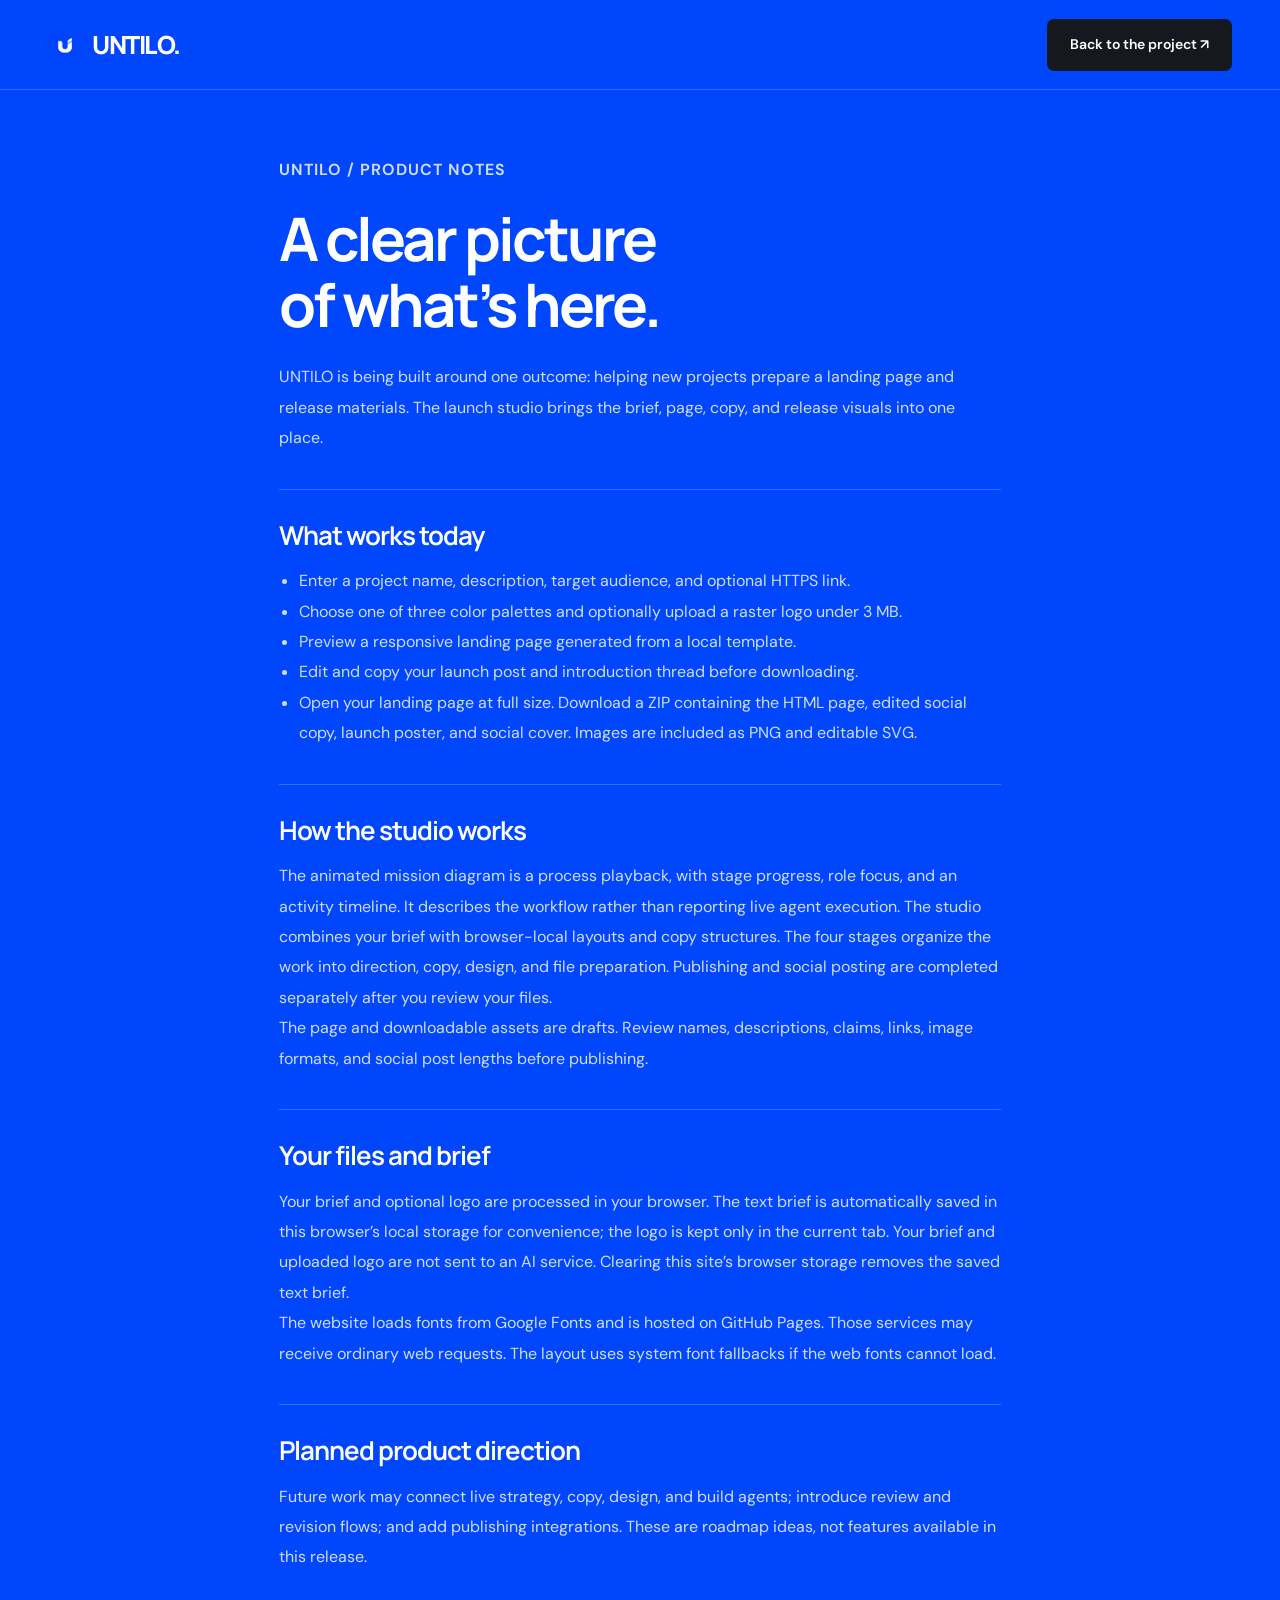
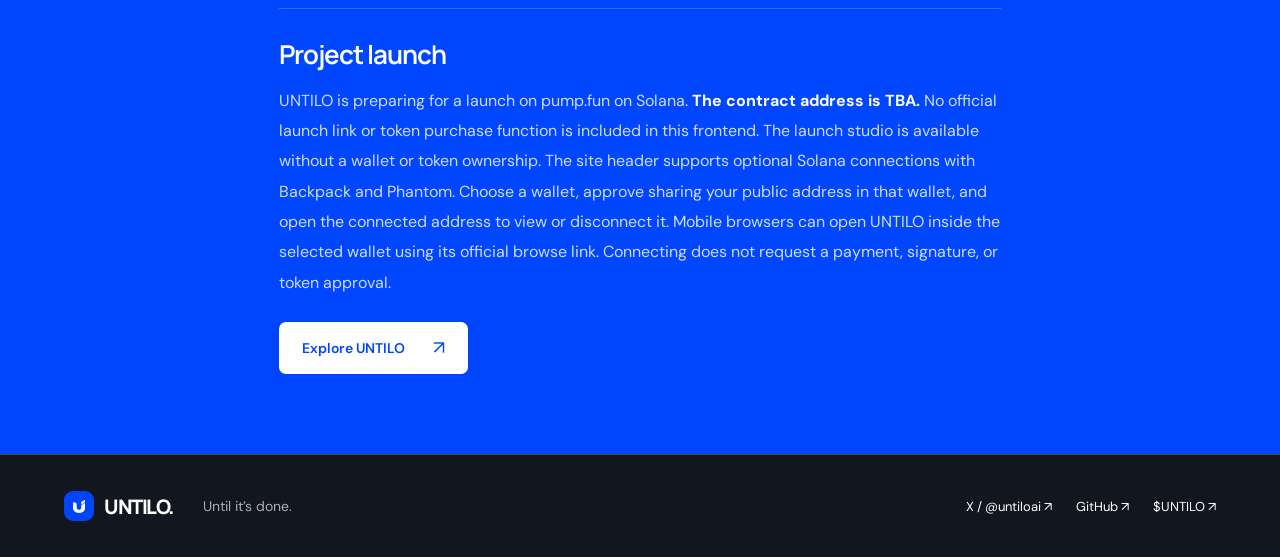
==== docs.html @ a64cdc75 "Add Backpack and Phantom wallet support while preserving custom domain" ====
<!doctype html>
<html lang="en"><head><meta charset="utf-8"><meta name="viewport" content="width=device-width, initial-scale=1"><meta name="theme-color" content="#0046fd"><meta name="description" content="UNTILO product notes: launch studio, launch kit contents, and the product roadmap."><title>Product notes &#8212; UNTILO</title><link rel="icon" href="untilo-logo.png"><link rel="stylesheet" href="styles.css?v=20261026-motion12"><link rel="stylesheet" href="polish.css?v=20261026-motion12"><style>.notes{max-width:850px;padding-top:65px;padding-bottom:80px}.notes h1{font-size:60px;letter-spacing:-3px;line-height:1.1;margin:20px 0 25px}.notes>p{font-size:15px;color:#727780}.notes section{border-top:1px solid #e3e6eb;padding-top:30px;margin-top:35px}.notes h2{font-size:26px;letter-spacing:-1px;margin-bottom:16px}.notes section p,.notes li{font-size:14px;line-height:1.9;color:#697383}.notes ul{padding-left:20px}.notes a:not(.button){color:#0046fd;text-decoration:underline;text-underline-offset:4px}.notes .button{margin-top:24px}.notes strong{color:#15181e}@media(max-width:640px){.notes{padding-top:40px}.notes h1{font-size:45px}.notes section p,.notes li{font-size:13px}}</style></head><body><header class="site-header"><a class="wordmark" href="index.html"><img src="untilo-logo.png" alt="" width="34" height="34"><span>UNTILO.</span></a><a class="button button-dark" href="index.html">Back to the project &#8599;</a></header><main class="section-wrap notes"><p class="eyebrow">UNTILO / PRODUCT NOTES</p><h1>A clear picture<br>of what&#8217;s here.</h1><p>UNTILO is being built around one outcome: helping new projects prepare a landing page and release materials. The launch studio brings the brief, page, copy, and release visuals into one place.</p><section><h2>What works today</h2><ul><li>Enter a project name, description, target audience, and optional HTTPS link.</li><li>Choose one of three color palettes and optionally upload a raster logo under 3 MB.</li><li>Preview a responsive landing page generated from a local template.</li><li>Edit and copy your launch post and introduction thread before downloading.</li><li>Open your landing page at full size. Download a ZIP containing the HTML page, edited social copy, launch poster, and social cover. Images are included as PNG and editable SVG.</li></ul></section><section><h2>How the studio works</h2><p>The animated mission diagram is a process playback, with stage progress, role focus, and an activity timeline. It describes the workflow rather than reporting live agent execution. The studio combines your brief with browser-local layouts and copy structures. The four stages organize the work into direction, copy, design, and file preparation. Publishing and social posting are completed separately after you review your files.</p><p>The page and downloadable assets are drafts. Review names, descriptions, claims, links, image formats, and social post lengths before publishing.</p></section><section><h2>Your files and brief</h2><p>Your brief and optional logo are processed in your browser. The text brief is automatically saved in this browser&#8217;s local storage for convenience; the logo is kept only in the current tab. Your brief and uploaded logo are not sent to an AI service. Clearing this site&#8217;s browser storage removes the saved text brief.</p><p>The website loads fonts from Google Fonts and is hosted on GitHub Pages. Those services may receive ordinary web requests. The layout uses system font fallbacks if the web fonts cannot load.</p></section><section><h2>Planned product direction</h2><p>Future work may connect live strategy, copy, design, and build agents; introduce review and revision flows; and add publishing integrations. These are roadmap ideas, not features available in this release.</p></section><section><h2>Project launch</h2><p>UNTILO is preparing for a launch on pump.fun on Solana. <strong>The contract address is TBA.</strong> No official launch link or token purchase function is included in this frontend. The launch studio is available without a wallet or token ownership. The site header supports optional Solana connections with Backpack and Phantom. Choose a wallet, approve sharing your public address in that wallet, and open the connected address to view or disconnect it. Mobile browsers can open UNTILO inside the selected wallet using its official browse link. Connecting does not request a payment, signature, or token approval.</p></section><a class="button button-blue" href="index.html">Explore UNTILO <span>&#8599;</span></a></main><footer class="site-footer"><a class="wordmark" href="index.html"><img src="untilo-logo.png" alt="" width="30" height="30"><span>UNTILO.</span></a><span>Until it&#8217;s done.</span><div><a href="https://x.com/untiloai" target="_blank" rel="noopener noreferrer">X / @untiloai &#8599;</a><a href="https://github.com/GHOSTXrun/UNTILO" rel="noopener noreferrer" target="_blank">GitHub &#8599;</a><a href="index.html#launch">$UNTILO &#8599;</a></div></footer></body></html>
---- styles.css ----
@charset "UTF-8";
@import url('https://fonts.googleapis.com/css2?family=DM+Sans:wght@400;450;500;550;600;650;700&family=Manrope:wght@400;500;600;650;700;750;800&display=swap');
:root{--blue:#0046fd;--ink:#15181e;--muted:#727780;--line:#e3e6eb;--paper:#f7f8fa;--font:'DM Sans',Arial,sans-serif;--display:'Manrope',Arial,sans-serif}*{box-sizing:border-box}html{scroll-behavior:smooth;scroll-padding-top:100px}body{margin:0;color:var(--ink);background:#fff;font-family:var(--font);-webkit-font-smoothing:antialiased}button,input,textarea,select{font:inherit}button,a{-webkit-tap-highlight-color:transparent}button{cursor:pointer}a{color:inherit;text-decoration:none}button:disabled{cursor:not-allowed}button:focus-visible,a:focus-visible,summary:focus-visible,input:focus-visible,select:focus-visible,textarea:focus-visible{outline:3px solid #749aff;outline-offset:4px}button{color:inherit}img{max-width:100%}button{border:0}p{line-height:1.7}h1,h2,h3,p{margin:0}h1,h2,h3{font-family:var(--display)}[hidden]{display:none!important}.section-wrap{max-width:1376px;margin:auto;padding-left:64px;padding-right:64px}.site-header{height:90px;display:flex;align-items:center;justify-content:space-between;gap:25px;padding:0 48px;max-width:1600px;margin:auto;border-bottom:1px solid var(--line);background:#fff}.wordmark{display:flex;align-items:center;gap:10px;font:800 25px var(--display);letter-spacing:-1.5px}.wordmark img{border-radius:9px;object-fit:cover}.wordmark-dot{color:var(--blue)}.site-header nav{display:flex;align-items:center;gap:35px;font-size:13px;font-weight:500}.site-header nav a:hover,.site-footer a:hover{color:var(--blue)}.nav-tag{font-size:8px;font-weight:700;vertical-align:middle;background:#edf2ff;padding:4px 5px;margin-left:4px;color:var(--blue);border-radius:3px;letter-spacing:.04em}.button{display:inline-flex;justify-content:center;align-items:center;gap:28px;min-height:50px;padding:0 22px;border-radius:7px;font-weight:600;font-size:13px;transition:background .2s,transform .2s}.button:hover:not(:disabled){transform:translateY(-2px)}.button span{font-size:19px;font-weight:400}.button-dark{background:var(--ink);color:#fff}.button-dark:hover{background:#303744}.button-blue{background:var(--blue);color:#fff;box-shadow:0 4px 12px #0046fd12}.button-blue:hover{background:#0038d6}.button-outline{border:1px solid var(--line);background:white}.button-outline:hover{background:var(--paper)}.text-link{display:inline-flex;align-items:center;gap:20px;font-size:13px;font-weight:600;background:none;padding:0}.text-link span{font-size:19px}.mobile-menu{display:none;background:none;font-size:24px}.hero{display:grid;grid-template-columns:1fr 1.05fr;gap:50px;padding-top:67px;padding-bottom:72px;align-items:center;min-height:720px}.announcement{display:inline-flex;align-items:center;gap:9px;font-size:9px;letter-spacing:1.1px;font-weight:700}.announcement>span:last-child{margin-left:4px;font-size:14px}.status-dot{display:inline-block;flex:0 0 6px;width:6px;height:6px;background:var(--blue);border-radius:50%;box-shadow:0 0 0 4px #0046fd0c}.hero h1{font-size:clamp(64px,6.2vw,91px);line-height:1.06;letter-spacing:-5px;font-weight:750;margin-top:28px;margin-bottom:25px}.hero-em{position:relative;white-space:nowrap}.hero-em svg{position:absolute;left:-2px;bottom:-17px;width:100%;height:22px;fill:none;stroke:var(--blue);stroke-width:4;stroke-linecap:round}.blue{color:var(--blue)}.hero-description{font-size:15px;max-width:365px;color:#656b75;margin-top:33px;line-height:1.8}.hero-actions{display:flex;align-items:center;gap:27px;margin-top:27px}.hero-footnote{display:flex;gap:14px;align-items:center;margin-top:34px;font-size:10px;font-weight:600}.hero-footnote small{display:block;font-size:9px;color:var(--muted);font-weight:400;margin-top:4px}.stacked-avatars{display:flex;padding-right:2px}.stacked-avatars i{display:grid;place-items:center;font:600 10px var(--display);font-style:normal;border-radius:50%;width:28px;height:28px;border:2px solid white;margin-left:-7px;background:#e1e9ff;color:var(--blue)}.stacked-avatars i:first-child{margin:0;background:#181d2c;color:#fff}.stacked-avatars i:nth-child(3){background:#d7ecd4;color:#315127}.stacked-avatars i:last-child{background:#f9e5d4;color:#79532e}.hero-art{position:relative;height:540px;background-color:#f0f4fc;background-image:radial-gradient(#bac9e070 .8px,transparent .8px);background-size:18px 18px;border:1px solid #e5eaf3;border-radius:14px;padding:24px 22px;overflow:hidden}.art-label{display:flex;align-items:center;gap:9px;font-size:8px;letter-spacing:1px;font-weight:600;color:#51617c}.art-label>span:last-child{margin-left:auto;font-size:7px;color:#8e98aa}.brief-float{position:relative;display:flex;align-items:center;gap:12px;background:#fff;border:1px solid #e2e7ef;box-shadow:0 10px 25px #223c7710;padding:16px;border-radius:9px;width:235px;z-index:2;transform:rotate(-5deg);margin-top:33px;margin-left:5px}.mini-icon{display:grid;place-items:center;color:var(--blue);background:#edf2ff;width:34px;height:34px;border-radius:7px;font-size:22px}.brief-float small,.asset-float small{display:block;font-size:7px;letter-spacing:1px;color:#7d8797;margin-bottom:5px;font-weight:600}.brief-float strong{font:650 15px var(--display);letter-spacing:-.5px}.brief-spark{margin-left:auto;color:var(--blue);font-size:25px}.browser-mock{position:absolute;top:159px;left:37px;width:calc(100% - 50px);background:white;border:1px solid #d5dce9;border-radius:10px;overflow:hidden;box-shadow:0 18px 45px #25406b1a;transform:rotate(-2deg)}.browser-top{height:30px;display:flex;align-items:center;justify-content:space-between;padding:0 12px;border-bottom:1px solid #e4e7ee;color:#9a9faa;font-size:7px;background:#fcfdff}.window-dots{display:flex;gap:4px}.window-dots i{width:4px;height:4px;background:#d9dfe9;border-radius:50%}.window-dots i:first-child{background:#adbde4}.mock-content{background:#fbfcff;padding:17px 22px}.mock-nav{display:flex;justify-content:space-between;align-items:center;font-size:7px}.mock-nav>b{font-size:14px;font-family:var(--display);letter-spacing:-1px;display:flex;gap:4px;align-items:center}.mock-mark{display:inline-grid;place-items:center;background:var(--blue);border-radius:5px;color:white;width:17px;height:17px;font-style:italic}.mock-nav i{font-style:normal;background:#eff2f8;padding:6px;border-radius:3px}.mock-hero{position:relative;padding:27px 0 24px}.mock-eyebrow{font-size:5px;letter-spacing:1px;font-weight:600;color:#68799b}.mock-hero h2{font-size:28px;line-height:1.1;letter-spacing:-1.6px;margin-top:9px;position:relative;z-index:1}.mock-hero h2 em{font-style:normal;color:var(--blue)}.mock-hero p{font-size:6px;color:#798293;margin:10px 0 12px;position:relative;z-index:1}.mock-button{font-size:6px;padding:8px 10px;background:var(--blue);color:white;display:inline-block;border-radius:3px;position:relative;z-index:1}.orb{position:absolute;right:0;top:28px;width:39%;aspect-ratio:1;display:grid;place-items:center;border:1px solid #c5d5ff;border-radius:50%;background:radial-gradient(circle at 30% 20%,#eff6ff,#bfd0ff 70%,#407aff);box-shadow:inset -10px -8px 20px #0046fd30,0 10px 25px #0046fd15;transform:rotate(-20deg)}.orb div{position:absolute;width:85%;height:42%;border-radius:50%;border:1px solid #fff9;transform:rotate(35deg)}.orb span{color:var(--blue);font:800 82px var(--display);font-style:italic;opacity:.8;transform:translateY(-8px)}.mock-bottom{border-top:1px solid #e5e9f1;padding-top:12px;display:flex;justify-content:space-between;font-size:5px;letter-spacing:.5px;color:#8c95a3}.asset-float{position:absolute;right:16px;bottom:56px;z-index:2;display:flex;align-items:center;gap:12px;padding:16px;background:white;border:1px solid #dce4ed;border-radius:9px;box-shadow:0 10px 30px #25406b16;transform:rotate(3deg)}.asset-icon{width:37px;height:43px;display:grid;place-items:center;font-size:24px;color:var(--blue);background:#ecf2ff;border:1px solid #d5e1ff;border-radius:4px}.asset-float strong{display:block;font-size:12px;letter-spacing:-.3px}.asset-float div>span{display:block;font-size:7px;color:#8790a0;margin-top:5px}.check-circle{display:inline-grid;place-items:center;width:23px;height:23px;border-radius:50%;background:#e9f3ea;color:#4c8154;font-size:12px}.art-bottom{position:absolute;bottom:18px;left:22px;right:22px;display:flex;justify-content:space-between;align-items:center;font-size:7px;color:#8290a5;letter-spacing:1.5px}.art-bottom>span:last-child{font-size:22px;color:var(--blue)}.capability-strip{display:flex;justify-content:center;align-items:center;gap:34px;border-top:1px solid var(--line);border-bottom:1px solid var(--line);padding:25px 30px;background:#fbfcfe}.capability-strip>span{font-size:8px;color:#8b929e;letter-spacing:1px}.capability-strip>b{font-size:12px;font-weight:550;white-space:nowrap}.capability-strip>i{font-size:18px;color:var(--blue);font-style:normal}.capability-strip>span:last-child{margin-left:16px}.process-section{padding-top:100px;padding-bottom:100px}.eyebrow{font-size:9px;letter-spacing:1.6px;font-weight:650;color:var(--blue);line-height:1.5}.section-heading-row{display:flex;justify-content:space-between;align-items:flex-end;gap:40px;margin-top:22px}h2{font-size:45px;letter-spacing:-2px;line-height:1.18;font-weight:650}.section-heading-row>p{font-size:13px;color:var(--muted);padding-bottom:3px}.process-grid{display:grid;grid-template-columns:repeat(3,1fr);margin-top:47px;border:1px solid var(--line);border-radius:10px;overflow:hidden}.process-grid article{padding:27px 30px 24px;border-right:1px solid var(--line)}.process-grid article:last-child{border:0}.step-top{display:flex;justify-content:space-between;align-items:center;font-size:11px;color:#8c929c}.process-symbol{display:grid;place-items:center;background:#f1f5ff;border:1px solid #e4ebfc;border-radius:9px;width:41px;height:41px;font-size:25px;color:var(--blue)}.process-grid h3{font-size:18px;font-weight:650;letter-spacing:-.5px;margin:32px 0 13px}.process-grid p{font-size:12px;color:var(--muted);max-width:265px;min-height:62px}.step-label{display:block;font-size:8px;letter-spacing:1.2px;color:#9a9fa8;margin-top:30px}.kit-section{background:var(--paper);padding:83px 0 95px;border-top:1px solid var(--line);border-bottom:1px solid var(--line)}.kit-section .section-heading-row .text-link{padding-bottom:5px}.kit-grid{display:grid;grid-template-columns:1.12fr 1fr 1fr;gap:20px;margin-top:38px}.kit-card{border:1px solid #e0e4ec;background:white;border-radius:10px;overflow:hidden}.card-caption{display:flex;justify-content:space-between;gap:8px;padding:18px 17px;font-size:7px;color:#6f798a;letter-spacing:.6px}.card-caption>span:last-child{color:#9ca4b0}.page-visual{height:281px;background:#eef0e8;position:relative;margin:0 12px;padding:23px 20px;overflow:hidden;border-radius:5px}.page-visual-nav{display:flex;justify-content:space-between;align-items:center}.page-visual-nav>b{font:750 20px var(--display);letter-spacing:-1px}.page-visual-nav>b>span{font-size:8px;vertical-align:top;margin-left:2px}.page-visual-nav>span{font-size:5px;color:#7e8275}.page-visual h3{font-size:31px;letter-spacing:-1.6px;line-height:1.06;margin-top:29px;position:relative;z-index:1}.page-visual h3 em{font-family:Georgia,serif;font-weight:400}.visual-ribbon{position:absolute;right:-28px;bottom:14px;width:130px;height:185px;transform:rotate(-25deg)}.visual-ribbon i{display:block;position:absolute;width:85px;height:160px;border:17px solid #a9bc72;border-radius:50%;top:0}.visual-ribbon i:nth-child(2){left:35px;border-color:#c0cc98}.visual-ribbon i:nth-child(3){left:69px;border-color:#d2dcb3}.visual-pill{display:inline-block;font-size:5px;margin-top:19px;padding:8px 10px;background:#252c1c;color:#fff;border-radius:3px;position:relative;z-index:1}.kit-card-footer{padding:24px 20px 28px}.kit-card-footer h3{font-size:15px;font-weight:650;letter-spacing:-.4px;margin-bottom:9px}.kit-card-footer p{font-size:11px;color:var(--muted);line-height:1.75}.social-visual{height:281px;margin:0 12px;background:#fcfcfd;border:1px solid #e9edf3;padding:17px 16px;border-radius:5px}.social-profile{display:flex;gap:7px;align-items:center}.profile-logo{display:grid;place-items:center;width:25px;height:25px;background:var(--blue);color:white;border-radius:50%;font:700 21px var(--display)}.social-profile b{display:block;font-size:8px}.social-profile small{display:block;font-size:6px;color:#8b919e;margin-top:3px}.social-profile>span:last-child{margin-left:auto;font-size:14px}.social-visual>p{font-size:10px;line-height:1.4;margin:13px 0}.social-thumb{height:102px;background:#dce6ff;border-radius:5px;display:flex;justify-content:space-between;align-items:center;padding:15px;color:var(--blue);overflow:hidden}.social-thumb>span{font:750 25px/.95 var(--display);letter-spacing:-1.5px}.social-thumb>span i{font-style:normal;color:#1c2851}.social-thumb>b{font-size:62px;font-weight:400;line-height:1;transform:rotate(-10deg)}.social-meta{font-size:10px;color:#848e9e;margin-top:12px;display:flex;justify-content:space-between;align-items:center}.social-meta>span{font-size:5px;letter-spacing:.6px}.poster-visual{height:281px;margin:0 12px;background:var(--blue);color:white;border-radius:5px;position:relative;overflow:hidden;padding:20px}.poster-visual>span{font-size:6px;letter-spacing:1px}.poster-star{position:absolute;font-size:190px;line-height:1;right:-14px;top:29px;color:#c2d6ff;font-family:Arial,sans-serif;transform:rotate(12deg)}.poster-visual>div:last-child{position:absolute;bottom:19px;left:20px;right:20px}.poster-visual b{display:block;font:650 45px/.93 var(--display);letter-spacing:-2px}.poster-visual>div:last-child>span{display:block;margin-top:18px;border-top:1px solid #ffffff50;padding-top:10px;font-size:6px;letter-spacing:1px}.team-section{padding-top:100px;padding-bottom:100px;display:grid;grid-template-columns:1fr 1fr;gap:100px;align-items:center}.team-copy h2{margin-top:20px}.team-copy>p:not(.eyebrow){font-size:13px;color:#66707c;max-width:360px;margin-top:22px}.team-copy>p.muted{font-size:11px;color:#9299a4;margin-top:15px}.team-copy .button{margin-top:26px}.team-board{border:1px solid var(--line);padding:21px 25px;border-radius:12px;box-shadow:0 12px 40px #1c2e4f05;position:relative}.team-board:before{content:'';position:absolute;inset:12px -10px -12px 10px;border:1px solid #e9edf5;border-radius:12px;z-index:-1;background:#fafbfe}.team-board-heading{display:flex;justify-content:space-between;align-items:center;font-size:8px;letter-spacing:.7px;padding-bottom:18px;border-bottom:1px solid var(--line)}.pill-blue{background:#eef3ff;color:var(--blue);font-size:7px;padding:5px 7px;border-radius:4px}.team-role{display:flex;align-items:center;gap:15px;padding:17px 0;border-bottom:1px solid #eef0f4}.role-icon{display:grid;place-items:center;width:40px;height:40px;border:1px solid #dfe7f9;background:#f4f7ff;color:var(--blue);font:650 15px var(--display);border-radius:8px}.team-role:nth-child(3) .role-icon{background:#f5f0ff;color:#7750b2;border-color:#e9e0f9}.team-role:nth-child(4) .role-icon{background:#f0f5eb;color:#688349;border-color:#e1ead8}.team-role:nth-child(5) .role-icon{background:#fff4e9;color:#ae7c47;border-color:#f1e5d4}.team-role h3{font-size:13px;letter-spacing:-.3px;font-weight:650}.team-role p{font-size:10px;color:#9197a2;margin-top:3px}.team-role>span:last-child{margin-left:auto;font-size:9px;color:#b2b7c0}.team-outcome{display:flex;align-items:center;gap:8px;padding-top:20px;font-size:7px;color:#7f8999;letter-spacing:.4px}.team-outcome .check-circle{width:18px;height:18px;font-size:10px}.team-outcome b{font-size:7px;margin-left:auto;color:var(--blue);font-weight:550}.launch-section{background:#0c1324;color:white;position:relative;overflow:hidden}.launch-section:after{content:'U';position:absolute;right:-40px;top:-190px;font:800 650px var(--display);color:#ffffff02;pointer-events:none}.launch-inner{padding-top:75px;padding-bottom:75px;display:grid;grid-template-columns:1fr .85fr;gap:120px;align-items:center}.launch-section .eyebrow{color:#9db7ff}.launch-section h2{margin-top:22px;font-size:52px;letter-spacing:-2.5px}.launch-section h2>span{color:#85a7ff}.launch-section p{font-size:14px;color:#a8b2c8;margin-top:17px}.launch-section p strong{color:#d0ffbc;font-weight:500}.launch-meta{display:flex;gap:42px;margin-top:30px}.launch-meta>span{font-size:7px;letter-spacing:1px;color:#71819d}.launch-meta b{display:block;margin-top:9px;font-size:9px;color:#d5dcec;font-weight:500;letter-spacing:.5px}.token-panel{position:relative;z-index:1;background:#172033;border:1px solid #2d374d;border-radius:12px;padding:25px}.token-panel-top{display:flex;align-items:center;gap:12px}.token-panel img{border-radius:11px}.token-panel-top b{display:block;font:750 19px var(--display);letter-spacing:-.6px}.token-panel-top div>span{display:block;font-size:7px;letter-spacing:1px;color:#8393b1;margin-top:5px}.pending-dot{display:block;width:7px;height:7px;border-radius:50%;background:#bfe99d;margin-left:auto;box-shadow:0 0 0 5px #bfe99d0c}.ca-label{font-size:7px;letter-spacing:1.2px;color:#8798b7;margin-top:27px}.ca-row{display:flex;justify-content:space-between;align-items:center;border-bottom:1px solid #303a4e;margin-top:9px;padding-bottom:13px}.ca-row strong{font:600 25px var(--display);letter-spacing:-1px}.ca-row>span{font-size:7px;border:1px solid #40506d;border-radius:4px;padding:5px 7px;color:#a6b6d1}.token-panel>p{font-size:10px;color:#8f9cb5;line-height:1.7;margin-top:13px}.token-pending{background:#27344e;color:#8e9fbc;justify-content:space-between;width:100%;font-size:11px;min-height:43px;margin-top:20px}.faq-section{display:grid;grid-template-columns:.8fr 1fr;gap:90px;padding-top:100px;padding-bottom:100px}.faq-section h2{margin-top:21px}.faq-list details{border-bottom:1px solid var(--line)}.faq-list details:first-child{border-top:1px solid var(--line)}.faq-list summary{display:flex;justify-content:space-between;gap:24px;align-items:center;cursor:pointer;padding:22px 0;font-size:13px;font-weight:600;list-style:none}.faq-list summary::-webkit-details-marker{display:none}.faq-list summary>span{font-size:20px;color:#8c95a5;font-weight:400}.faq-list details[open] summary>span{transform:rotate(45deg);color:var(--blue)}.faq-list p{font-size:12px;color:var(--muted);padding:0 30px 23px 0}.closing-section{text-align:center;padding-top:60px;padding-bottom:67px;background:#f4f7ff;border:1px solid #e3eaff;border-radius:12px;position:relative;overflow:hidden;max-width:1248px;margin-bottom:80px}.closing-section h2{font-size:60px;letter-spacing:-3px;line-height:1.08;margin:23px 0 28px}.closing-section h2 em{font-style:normal;color:var(--blue)}.closing-note{display:block;font-size:7px;letter-spacing:1.5px;color:#8e9ab0;margin-top:23px}.closing-star{position:absolute;font-size:220px;color:#e2eaff;left:-49px;top:42px;line-height:1;transform:rotate(10deg)}.site-footer{max-width:1376px;margin:auto;padding:30px 64px 33px;display:flex;gap:30px;align-items:center;border-top:1px solid var(--line)}.site-footer .wordmark{font-size:20px}.site-footer>span{font-size:11px;color:#8c929c}.site-footer>div{display:flex;gap:23px;margin-left:auto;font-size:10px}.site-footer>small{font-size:8px;color:#9ca2ad}.skip-link{position:fixed;top:-100px;left:20px;background:white;padding:12px;z-index:20}.skip-link:focus{top:10px}dialog{border:1px solid var(--line);padding:0;border-radius:15px;max-width:1080px;width:calc(100% - 48px);max-height:90dvh;overflow:auto;color:var(--ink);box-shadow:0 25px 100px #0d1f4c40}dialog::backdrop{background:#111d3e80;backdrop-filter:blur(6px)}.studio-header{display:flex;justify-content:space-between;align-items:center;gap:20px;padding:27px 30px 22px}.studio-header h2{font-size:25px;letter-spacing:-.8px;margin-top:7px}.studio-header .eyebrow{font-size:8px}.icon-button{background:#f2f4f8;width:33px;height:33px;border-radius:50%;font-size:24px;line-height:1;flex-shrink:0}.studio-workspace-note{display:flex;align-items:center;gap:10px;background:#f2f6ff;border-top:1px solid #e2eaff;border-bottom:1px solid #e2eaff;padding:11px 30px;font-size:8px;font-weight:600;color:var(--blue);letter-spacing:.5px}.studio-workspace-note>span:last-child{margin-left:auto;color:#7284a3;font-weight:400;letter-spacing:0}.studio-layout{display:grid;grid-template-columns:1fr 1fr}.studio-layout>form{padding:25px 30px 29px;border-right:1px solid var(--line)}.studio-layout label{display:flex;justify-content:space-between;align-items:center;gap:10px;font-size:11px;font-weight:600;margin:16px 0 8px}.studio-layout label:first-child{margin-top:0}.studio-layout label>span{color:#a8b2c5;font-size:9px}.studio-layout label>small{font-size:8px;color:#929dad;font-weight:400}.studio-layout input,.studio-layout textarea,.studio-layout select{width:100%;border:1px solid #dfe4ed;border-radius:5px;background:white;font-size:12px;padding:11px;color:var(--ink);outline-offset:2px}.studio-layout textarea{resize:vertical;min-height:83px;max-height:220px}.studio-layout input::placeholder,.studio-layout textarea::placeholder{color:#a0a8b6;font-size:11px}.form-two{display:grid;grid-template-columns:1fr 1fr;gap:13px;margin-top:16px}.studio-layout input[type=file]{font-size:10px;padding:8px;max-width:100%}.studio-layout input[type=file]::file-selector-button{font:inherit;border:0;background:#edf2ff;padding:6px;color:var(--blue);margin-right:9px;border-radius:3px;cursor:pointer}.file-status{font-size:9px;color:#929cac;line-height:1.5;margin-top:6px}.form-submit{width:100%;justify-content:space-between;margin-top:19px}.sample-button{background:none;display:block;margin:13px auto 0;font-size:10px;color:#7e8ba0;text-decoration:underline;text-underline-offset:3px}.studio-output{padding:25px;background:#fbfcff;min-width:0}.output-heading{display:flex;justify-content:space-between;gap:10px;font-size:8px;color:#73809a;letter-spacing:.7px}.output-heading>span:last-child{color:var(--blue);font-size:7px}.progress-list{display:grid;grid-template-columns:1fr 1fr;gap:9px;margin:17px 0 20px;padding:0;list-style:none}.progress-list li{display:flex;align-items:center;gap:7px;border:1px solid #e6eaf2;background:white;border-radius:6px;padding:9px;transition:border-color .2s,background .2s}.progress-list li>span{display:grid;place-items:center;width:25px;height:25px;background:#f1f4fa;color:#8a97b0;font:600 10px var(--display);border-radius:5px}.progress-list li b{display:block;font-size:9px;font-weight:600}.progress-list li small{display:block;font-size:7px;color:#929daf;margin-top:3px}.progress-list li i{font-size:11px;color:#a7b3c9;margin-left:auto;font-style:normal}.progress-list li.active{border-color:#96b3ff;background:#f2f6ff}.progress-list li.active>span{color:white;background:var(--blue)}.progress-list li.done i{color:#589b65}.progress-list li.done{border-color:#d4e5d9}#output-empty{padding:65px 20px 80px;text-align:center;border:1px dashed #dce3ef;border-radius:8px}#output-empty>span{display:grid;place-items:center;margin:auto auto 17px;width:50px;height:50px;border-radius:12px;background:#edf2ff;color:var(--blue);font-size:30px}#output-empty h3{font-size:19px;font-weight:600;letter-spacing:-.5px}#output-empty p{font-size:11px;color:#9aa3b3;margin-top:10px}.output-tabs{display:flex;border-bottom:1px solid var(--line);gap:17px;margin-bottom:13px}.output-tabs>button{background:none;font-size:10px;color:#8f9bb0;padding:10px 0;border-bottom:2px solid transparent}.output-tabs>button[aria-selected=true]{color:var(--blue);border-color:var(--blue)}#page-preview{width:100%;height:283px;border:1px solid #e0e6ef;background:white;border-radius:6px}#copy-preview{font:11px/1.7 var(--font);white-space:pre-wrap;overflow-wrap:anywhere;padding:15px;background:white;border:1px solid #e0e6ef;border-radius:6px;max-height:280px;overflow:auto;margin:0 0 12px}#copy-post{font-size:10px;min-height:35px}#poster-preview{display:block;max-height:281px;margin:auto;border-radius:5px;max-width:100%}.download-button{width:100%;justify-content:space-between;margin-top:15px;min-height:44px;font-size:11px}.download-button>span{font-size:10px}.asset-note{font-size:8px;color:#8c98ae;text-align:center;margin-top:8px}#studio-announcement{font-size:9px;color:var(--blue);margin-top:12px;min-height:16px}.toast{position:fixed;bottom:24px;left:50%;transform:translate(-50%,20px);background:#172039;color:white;font-size:12px;box-shadow:0 8px 25px #17203925;border-radius:7px;padding:13px 20px;z-index:30;opacity:0;transition:.2s;pointer-events:none;max-width:calc(100% - 40px);text-align:center}.toast.show{opacity:1;transform:translate(-50%,0)}body.modal-open{overflow:hidden}
@media(min-width:1600px){.hero{padding-top:90px;padding-bottom:90px;min-height:780px}.hero h1{font-size:96px}.hero-art{height:570px}.browser-mock{top:172px}.asset-float{bottom:65px}}
@media(max-width:1150px){.section-wrap{padding-left:38px;padding-right:38px}.site-header{padding:0 30px}.hero{gap:28px}.hero h1{font-size:71px;letter-spacing:-4.5px}.hero-art{height:500px}.browser-mock{left:22px;width:calc(100% - 34px)}.asset-float{right:10px;bottom:43px;padding:13px;gap:9px}.asset-float strong{font-size:11px}.asset-float div>span{font-size:6px}.art-bottom{bottom:13px}.capability-strip{gap:22px}.capability-strip>span:last-child{display:none}.team-section{gap:55px}.launch-inner{gap:60px}.kit-grid{gap:13px}.page-visual{padding:20px 13px}.page-visual h3{font-size:28px}.social-visual{padding:15px 11px}.poster-visual b{font-size:40px}.kit-card-footer{padding:21px 15px}.kit-card-footer h3{font-size:13px}.card-caption{padding:16px 13px;font-size:6px}.closing-section{margin-left:38px;margin-right:38px}.site-footer{padding-left:38px;padding-right:38px;gap:20px}.site-footer>small{display:none}}
@media(max-width:850px){.site-header nav{gap:18px;font-size:11px}.hero{gap:25px;padding-top:50px;padding-bottom:55px;min-height:auto}.hero h1{font-size:59px;letter-spacing:-3.6px}.hero-description{font-size:13px}.hero-actions{gap:16px;flex-wrap:wrap}.hero-actions .button{font-size:11px;padding:0 17px;gap:15px}.hero-actions .text-link{font-size:11px;gap:12px}.hero-art{height:465px}.brief-float{width:207px;padding:13px;margin-left:0}.brief-float strong{font-size:13px}.browser-mock{top:157px;left:15px;width:calc(100% - 24px)}.mock-content{padding:15px}.mock-hero h2{font-size:25px}.orb span{font-size:62px}.asset-float{gap:8px;bottom:37px;padding:12px}.asset-float strong{font-size:10px}.asset-icon{width:28px;height:33px}.asset-float .check-circle{width:18px;height:18px;font-size:10px}.hero-footnote{font-size:9px;gap:9px}.hero-footnote small{font-size:8px}.stacked-avatars i{width:24px;height:24px;font-size:8px}.art-label{font-size:6px;gap:7px}.art-label>span:last-child{font-size:5px}.capability-strip{gap:18px}.capability-strip>span{font-size:6px}.capability-strip>b{font-size:10px}.section-heading-row{gap:25px}h2{font-size:37px}.section-heading-row>p{font-size:11px}.process-grid article{padding:23px 21px}.process-grid h3{font-size:15px}.process-grid p{font-size:11px}.kit-grid{grid-template-columns:1fr 1fr}.kit-grid .visual-card{grid-column:1/-1;display:grid;grid-template-columns:1fr 1fr}.visual-card .card-caption{grid-column:1/-1}.visual-card .poster-visual{height:220px;margin-bottom:12px}.visual-card .kit-card-footer{align-self:center;padding:30px}.visual-card .poster-star{right:15px;font-size:170px;top:13px}.visual-card .poster-visual b{font-size:39px}.team-section{gap:35px}.team-copy>p:not(.eyebrow){font-size:12px}.team-board{padding:19px}.team-board-heading{font-size:6px}.team-role{gap:10px}.team-outcome{font-size:6px}.team-outcome b{font-size:6px}.launch-inner{gap:35px;grid-template-columns:1fr 1fr}.launch-section h2{font-size:41px}.token-panel{padding:20px}.faq-section{gap:40px}.closing-section h2{font-size:52px}.closing-star{font-size:180px;left:-65px}.studio-layout>form{padding:22px}.studio-output{padding:22px 18px}.studio-header{padding:23px}.studio-header h2{font-size:22px}.studio-workspace-note{padding-left:23px;padding-right:23px}.studio-workspace-note>span:last-child{font-size:7px}.form-two{grid-template-columns:1fr;gap:16px}.site-footer>span{display:none}}
@media(max-width:640px){html{scroll-padding-top:25px}.section-wrap{padding-left:23px;padding-right:23px}.site-header{height:73px;padding:0 21px;gap:13px;position:relative}.wordmark{font-size:23px}.wordmark img{width:31px;height:31px;border-radius:8px}.header-cta{margin-left:auto;min-height:37px;font-size:10px;padding:0 12px;gap:11px}.header-cta>span{font-size:15px}.mobile-menu{display:block;padding:0;width:25px}.site-header nav{display:none;position:absolute;left:0;top:73px;right:0;background:#fff;z-index:10;padding:22px;border-bottom:1px solid var(--line);box-shadow:0 10px 20px #1423470a;font-size:13px}.site-header nav.open{display:flex;flex-direction:column;align-items:flex-start;gap:22px}.hero{display:flex;flex-direction:column;align-items:stretch;padding-top:38px;padding-bottom:35px;gap:32px}.hero h1{font-size:clamp(62px,13.6vw,83px);letter-spacing:-4px;margin-top:24px;margin-bottom:20px;line-height:1.04}.announcement{font-size:7px;letter-spacing:.8px}.hero-description{font-size:13px;max-width:340px;margin-top:30px}.hero-actions{gap:24px;margin-top:23px;flex-wrap:nowrap}.hero-actions .button{min-height:48px;font-size:12px;padding:0 17px;gap:22px}.hero-actions .text-link{font-size:11px;gap:10px}.hero-footnote{margin-top:25px}.hero-art{height:465px;max-width:440px;width:100%;align-self:center;padding:21px}.art-label{font-size:7px}.art-label>span:last-child{font-size:6px}.brief-float{width:224px;margin-top:28px;margin-left:2px}.brief-float strong{font-size:15px}.browser-mock{left:25px;top:150px;width:calc(100% - 40px)}.mock-content{padding:18px}.mock-hero h2{font-size:30px}.mock-hero{padding-top:24px}.asset-float{bottom:39px;right:13px;padding:13px;gap:10px}.asset-float strong{font-size:11px}.asset-float div>span{font-size:7px}.asset-icon{width:34px;height:38px}.art-bottom{bottom:12px;font-size:6px}.orb span{font-size:75px}.capability-strip{justify-content:flex-start;overflow:hidden;gap:17px;padding:21px 23px;flex-wrap:wrap;row-gap:12px}.capability-strip>span:first-child{flex:0 0 100%;font-size:7px}.capability-strip>b{font-size:10px}.capability-strip>b:last-of-type{display:none}.capability-strip>i:last-of-type{display:none}.capability-strip i{font-size:14px}.process-section{padding-top:60px;padding-bottom:60px}.eyebrow{font-size:8px;letter-spacing:1.2px}.section-heading-row{display:block;margin-top:18px}h2{font-size:34px;letter-spacing:-1.6px}.section-heading-row>p{font-size:12px;margin-top:19px}.process-grid{grid-template-columns:1fr;margin-top:29px}.process-grid article{border-right:0;border-bottom:1px solid var(--line);padding:23px}.process-grid h3{font-size:18px;margin:15px 0 10px}.process-grid p{font-size:12px;max-width:100%;min-height:0}.step-top{font-size:10px}.process-symbol{width:35px;height:35px;font-size:23px}.step-label{font-size:7px;margin-top:19px}.kit-section{padding:55px 0 60px}.kit-section .section-heading-row>.text-link{margin-top:22px;font-size:12px}.kit-grid{grid-template-columns:1fr;gap:20px;margin-top:25px}.kit-grid .visual-card{display:block;grid-column:auto}.card-caption{font-size:7px;padding:17px}.page-visual,.social-visual,.poster-visual{height:290px;margin:0 13px}.page-visual{padding:23px}.page-visual h3{font-size:36px}.page-visual-nav>span{font-size:6px}.page-visual h3{margin-top:29px}.visual-ribbon{width:145px;height:195px;right:-3px;bottom:9px}.visual-ribbon i{width:92px;height:175px}.visual-pill{font-size:6px;margin-top:20px}.social-visual{padding:20px}.social-profile b{font-size:9px}.social-profile small{font-size:7px}.social-visual>p{font-size:11px}.social-thumb{height:109px}.social-thumb>span{font-size:28px}.social-meta>span{font-size:6px}.kit-card-footer{padding:23px}.kit-card-footer h3{font-size:17px}.kit-card-footer p{font-size:12px}.visual-card .poster-visual{height:290px;margin:0 13px}.visual-card .kit-card-footer{padding:23px}.visual-card .poster-star{font-size:225px;right:0;top:17px}.visual-card .poster-visual b{font-size:51px}.poster-visual{padding:23px}.poster-visual>div:last-child{left:23px;right:23px}.poster-visual>span{font-size:7px}.team-section{padding-top:60px;padding-bottom:65px;grid-template-columns:1fr;gap:32px}.team-copy>p:not(.eyebrow){max-width:none;font-size:13px}.team-copy>p.muted{font-size:11px}.team-board{padding:20px 23px}.team-board-heading{font-size:7px}.team-role{gap:13px}.team-role h3{font-size:13px}.team-outcome{font-size:7px}.team-outcome b{font-size:7px}.launch-inner{padding-top:55px;padding-bottom:55px;grid-template-columns:1fr;gap:32px}.launch-section h2{font-size:43px}.launch-section p{font-size:13px}.launch-meta{margin-top:25px}.token-panel{padding:23px}.token-panel>p{font-size:11px}.faq-section{grid-template-columns:1fr;gap:30px;padding-top:60px;padding-bottom:60px}.faq-section h2 br{display:none}.faq-list summary{font-size:12px;padding:20px 0}.faq-list p{font-size:12px;padding-right:12px}.closing-section{margin:0 23px 45px;padding:43px 20px}.closing-section h2{font-size:41px;letter-spacing:-2px;margin:20px 0 24px}.closing-section .eyebrow{font-size:6px;position:relative}.closing-star{font-size:140px;left:-70px;top:50px}.closing-section .button{font-size:12px;min-height:47px}.closing-note{font-size:6px}.site-footer{padding:25px 23px;flex-wrap:wrap;gap:21px}.site-footer .wordmark{font-size:19px}.site-footer .wordmark img{width:27px;height:27px}.site-footer>div{font-size:9px;gap:17px}.site-footer>small{display:block;width:100%;font-size:8px}dialog{width:calc(100% - 20px);max-height:94dvh;border-radius:11px}.studio-header{padding:20px 18px}.studio-header h2{font-size:19px;max-width:245px;line-height:1.25}.studio-header .eyebrow{font-size:7px}.studio-workspace-note{padding:10px 18px;flex-wrap:wrap;font-size:7px;gap:8px}.studio-workspace-note>span:last-child{margin-left:14px;width:100%;font-size:8px}.studio-layout{grid-template-columns:1fr}.studio-layout>form{padding:22px 18px;border-right:0;border-bottom:1px solid var(--line)}.studio-layout label{font-size:12px}.studio-layout input,.studio-layout textarea,.studio-layout select{font-size:16px;padding:12px}.studio-layout input::placeholder,.studio-layout textarea::placeholder{font-size:12px}.studio-layout input[type=file]{font-size:10px}.studio-layout label>small{font-size:8px}.form-two{grid-template-columns:1fr 1fr;gap:10px}.studio-output{padding:23px 18px}.progress-list li{padding:10px}.progress-list li b{font-size:10px}.progress-list li small{font-size:8px}.output-tabs>button{font-size:11px}.output-heading{font-size:9px}.output-heading>span:last-child{font-size:8px}#page-preview{height:350px}#output-empty{padding:42px 20px}.studio-layout input[type=file]::file-selector-button{padding:8px}.download-button{min-height:47px}.file-status{font-size:10px}.sample-button{font-size:11px}.asset-note{font-size:9px}}
@media(prefers-reduced-motion:reduce){html{scroll-behavior:auto}*,*:before,*:after{animation:none!important;transition:none!important}}

/* UNTILO brand canvas: sampled from the supplied logo. */
body{background:#0046fd;color:#fff}
.site-header{background:#0046fd;border-color:#ffffff30}
.wordmark-dot,.blue{color:#fff}
.site-header nav a:hover,.site-footer a:hover{color:#c8d9ff}
.nav-tag{background:#ffffff1a;color:#fff}
.header-cta{background:#fff;color:#0046fd}
.header-cta:hover{background:#edf3ff}
.announcement .status-dot{background:#fff;box-shadow:0 0 0 4px #ffffff15}
.hero-em svg{stroke:#fff}
.hero-description{color:#ffffffcf}
.hero-footnote small{color:#ffffffa6}
.hero-footnote .stacked-avatars i{border-color:#0046fd}
.hero-actions .button-blue,.closing-section .button-blue{background:#fff;color:#0046fd;box-shadow:0 7px 20px #002a9e20}
.hero-actions .button-blue:hover,.closing-section .button-blue:hover{background:#e9f0ff}
.hero-art{color:var(--ink);box-shadow:0 20px 70px #002db42b;border-color:#ffffff55}
.capability-strip{background:#0046fd;border-color:#ffffff30}
.capability-strip>span{color:#ffffffa6}
.capability-strip>i{color:#fff}
.eyebrow{color:#d6e3ff}
.section-heading-row>p{color:#ffffffbf}
.process-grid{border-color:#ffffff55;background:#fff;color:var(--ink)}
.kit-section{background:#0046fd;border-color:#ffffff30}
.kit-card{color:var(--ink);box-shadow:0 10px 30px #002dac20}
.team-copy>p:not(.eyebrow){color:#ffffffcf}
.team-copy>p.muted{color:#ffffffa6}
.team-copy .button-outline{background:transparent;color:#fff;border-color:#ffffff60}
.team-copy .button-outline:hover{background:#ffffff12}
.team-board{background:#fff;color:var(--ink);box-shadow:0 15px 50px #002db430}
.team-board:before{background:#ffffff18;border-color:#ffffff40}
.launch-section{background:#0046fd;border-top:1px solid #ffffff30;border-bottom:1px solid #ffffff30}
.launch-section .eyebrow{color:#d6e3ff}
.launch-section h2>span{color:#fff}
.launch-section p{color:#ffffffbf}
.launch-meta>span{color:#ffffff99}
.launch-meta b{color:#fff}
.token-panel{background:#0037d1;border-color:#ffffff45;box-shadow:0 15px 55px #002db42b}
.token-panel-top div>span,.ca-label{color:#ffffffa6}
.ca-row{border-color:#ffffff35}
.ca-row>span{border-color:#ffffff50;color:#ffffffbf}
.token-panel>p{color:#ffffffbf}
.token-pending{background:#ffffff15;color:#ffffff9c}
.faq-list details,.faq-list details:first-child{border-color:#ffffff35}
.faq-list p{color:#ffffffbf}
.faq-list summary>span,.faq-list details[open] summary>span{color:#fff}
.closing-section{background:#ffffff0c;border-color:#ffffff40}
.closing-section h2 em{color:#fff}
.closing-star{color:#ffffff12}
.closing-note{color:#ffffffa6}
.site-footer{border-color:#ffffff30}
.site-footer>span,.site-footer>small{color:#ffffffa6}
dialog{color:var(--ink);background:#fff}
.studio-header .eyebrow{color:#0046fd}
body .notes>p,body .notes section p,body .notes li{color:#ffffffcf}
body .notes section{border-color:#ffffff35}
body .notes strong{color:#fff}
body .notes a:not(.button){color:#fff}
body .notes .button-blue{background:#fff;color:#0046fd}
@media(max-width:640px){.site-header nav{background:#0046fd;border-color:#ffffff35}.mobile-menu{color:#fff}}


.concept-section{padding-top:90px;padding-bottom:70px}
.project-intro{gap:64px;grid-template-columns:1fr 1.03fr;padding-top:65px;padding-bottom:65px;min-height:740px}
.project-intro h1{font-size:clamp(60px,5.6vw,83px);line-height:1.08;letter-spacing:-4px;margin-top:28px}
.project-intro .intro-line{display:block;color:#fff}
.project-intro .intro-orange{color:#fa5116}
.project-intro .intro-orange .hero-em svg{stroke:#fa5116}
.project-intro .hero-description{color:#fff}
.project-intro .hero-description strong{font-weight:650}
.intro-principles>span:nth-of-type(odd){color:#fa5116}
.project-intro .hero-description{max-width:440px;font-size:14px;line-height:1.85;margin-top:31px}
.intro-principles{display:flex;align-items:center;gap:9px;flex-wrap:wrap;margin-top:20px;font:500 7px/1.8 ui-monospace,SFMono-Regular,Consolas,monospace;letter-spacing:.5px;color:#ffffffb3}
.intro-principles>i{font-style:normal;color:#ffffff60}
.intro-endnote{margin-top:30px;padding-top:18px;border-top:1px solid #ffffff35;max-width:390px}
.intro-endnote strong{display:block;font:500 11px var(--display);letter-spacing:.1px}
.intro-endnote>span{display:block;font-size:9px;color:#ffffff99;margin-top:7px;line-height:1.7}
.project-hero-art{margin:0;position:relative;align-self:center;background:#ff5a2d;border:1px solid #101621;box-shadow:10px 10px 0 #002b9d;aspect-ratio:1}
.project-hero-art>img{width:100%;height:100%;display:block;object-fit:cover;aspect-ratio:1}
.project-hero-art>figcaption{position:absolute;bottom:0;left:0;right:0;display:flex;justify-content:space-between;gap:15px;padding:12px 15px;background:#101621;color:#fff;font:500 6px/1.5 ui-monospace,SFMono-Regular,Consolas,monospace;letter-spacing:1px}
@media(min-width:1600px){.project-intro{padding-top:80px;padding-bottom:80px}.project-intro h1{font-size:88px}}
@media(max-width:1150px){.project-intro{gap:38px;min-height:680px}.project-intro h1{font-size:65px;letter-spacing:-3.5px}.project-intro .hero-description{font-size:13px}.intro-principles{font-size:6px;gap:7px}.project-intro .hero-actions{gap:20px}.project-intro .hero-actions .text-link{font-size:11px;gap:12px}}
@media(max-width:850px){.project-intro{gap:30px;min-height:620px;padding-top:50px;padding-bottom:50px}.project-intro h1{font-size:54px;letter-spacing:-3px}.project-intro .hero-description{font-size:12px}.project-intro .announcement{font-size:7px;letter-spacing:.5px}.project-intro .hero-actions{gap:16px}.intro-endnote{margin-top:24px}.intro-endnote strong{font-size:10px}.project-hero-art>figcaption{font-size:5px;padding:10px}}
@media(max-width:640px){.project-intro{display:flex;gap:35px;min-height:0;padding-top:38px;padding-bottom:45px}.project-intro h1{font-size:clamp(53px,13.5vw,76px);letter-spacing:-3.3px;line-height:1.08;margin-top:24px}.project-intro .hero-description{font-size:13px;margin-top:30px}.project-intro .announcement{font-size:6px;letter-spacing:.6px}.project-intro .hero-actions{gap:20px}.project-intro .hero-actions .button{font-size:11px;gap:18px}.project-intro .hero-actions .text-link{font-size:10px;gap:9px}.intro-principles{font-size:6px;gap:6px;max-width:340px}.intro-endnote{margin-top:25px}.intro-endnote strong{font-size:11px}.intro-endnote>span{font-size:9px}.project-hero-art{align-self:stretch;width:100%;max-width:440px;margin-left:auto;margin-right:auto;box-shadow:6px 6px 0 #002b9d}.project-hero-art>figcaption{font-size:5px;padding:12px}}
.segmented-header{max-width:none;height:72px;padding:0 0 0 34px;gap:0;position:sticky;top:0;z-index:15;border-bottom:1px solid #ffffff45;box-shadow:0 3px 18px #0031bc0b}
.segmented-header>.wordmark{margin-right:auto;padding-right:28px;flex-shrink:0}
.segmented-header .segmented-nav{display:flex;gap:0;align-items:stretch;align-self:stretch;font-family:ui-monospace,SFMono-Regular,Consolas,monospace}
.segmented-header .segmented-nav>a{display:flex;align-items:center;justify-content:center;gap:7px;padding:0 23px;border-left:1px solid #ffffff35;white-space:nowrap;font-size:9px;letter-spacing:.7px;font-weight:600;color:white;transition:background .15s,color .15s}
.segmented-header .segmented-nav>a>span{font-size:8px}
.segmented-header .segmented-nav>a:hover{background:#ffffff12;color:white}
.segmented-header .segmented-nav>a[aria-current=location]{background:#dfff00;color:#101600}
.header-wallet{display:flex;align-items:center;justify-content:center;align-self:stretch;min-width:165px;padding:0 24px;border-left:1px solid #ffffff35;background:transparent;color:white;font:600 9px ui-monospace,SFMono-Regular,Consolas,monospace;letter-spacing:.5px;white-space:nowrap}
.header-wallet:hover{background:#ffffff12}.header-wallet:disabled{opacity:.65}.header-wallet.is-connected{color:#dfff00}
@media(max-width:380px){.site-header.segmented-header{padding-left:12px;padding-right:12px;gap:9px}.segmented-header>.wordmark{font-size:19px;gap:7px}.segmented-header>.wordmark img{width:25px;height:25px}.segmented-header .header-wallet{min-width:119px;padding:0 10px;font-size:7px}}
@media(max-width:1150px){.segmented-header{padding-left:24px}.segmented-header>.wordmark{font-size:22px;padding-right:20px}.segmented-header .segmented-nav>a{padding:0 15px;font-size:8px;gap:5px}.header-wallet{min-width:142px;padding:0 18px;font-size:8px}}
@media(max-width:900px){.segmented-header{padding-left:20px}.segmented-header>.wordmark{font-size:20px;padding-right:15px}.segmented-header>.wordmark img{width:29px;height:29px}.segmented-header .segmented-nav>a{padding:0 10px;font-size:7px;gap:4px;letter-spacing:.2px}.segmented-header .segmented-nav>a>span{font-size:6px}.header-wallet{min-width:122px;padding:0 13px;font-size:7px}}
@media(max-width:720px){.segmented-header{height:66px;padding:0 18px;gap:14px}.segmented-header>.wordmark{padding-right:0;font-size:22px}.segmented-header .mobile-menu{display:block;width:22px;font-size:23px;flex-shrink:0}.header-wallet{border-left:1px solid #ffffff35;border-right:1px solid #ffffff35;padding:0 13px;min-width:124px;font-size:8px;margin-left:auto;min-height:66px}.segmented-header .segmented-nav{display:none;position:absolute;top:66px;left:0;right:0;background:#0046fd;box-shadow:0 15px 25px #002da333;padding:0;border-bottom:1px solid #ffffff45;gap:0;align-items:stretch}.segmented-header .segmented-nav.open{display:grid;grid-template-columns:repeat(2,1fr)}.segmented-header .segmented-nav>a{min-height:58px;justify-content:flex-start;padding:0 22px;font-size:10px;letter-spacing:.7px;border-top:1px solid #ffffff35;border-left:0;border-right:1px solid #ffffff35;gap:9px}.segmented-header .segmented-nav>a:nth-child(even){border-right:0}.segmented-header .segmented-nav>a>span{font-size:9px}}
.concept-heading{display:grid;grid-template-columns:1.2fr 1fr;gap:95px;align-items:end;margin-top:23px}
.concept-heading>p{font-size:14px;color:#ffffffcf;max-width:430px}
.concept-statement{margin-top:38px;border-top:1px solid #ffffff35;border-bottom:1px solid #ffffff35;padding:23px 0;display:flex;align-items:center;gap:40px}
.concept-statement>span{font-size:8px;letter-spacing:1.2px;color:#ffffff99;white-space:nowrap}
.concept-statement>p{font:500 17px/1.9 var(--display);letter-spacing:-.3px}
.concept-statement i{font-style:normal;color:#93b5ff;margin:0 10px}
.concept-statement b{font-weight:600;display:inline-block;margin-left:13px}
.concept-principles{display:grid;grid-template-columns:repeat(4,1fr);gap:28px;margin-top:32px}
.concept-principles article>span{font-size:7px;letter-spacing:1px;color:#ffffff99}
.concept-principles h3{font-size:15px;letter-spacing:-.4px;margin:15px 0 10px;line-height:1.4}
.concept-principles p{font-size:11px;color:#ffffffba}
.workflow-section{padding:65px 0 70px;border-top:1px solid #ffffff30;border-bottom:1px solid #ffffff30;background:#003fef}
.mission-console{margin-top:35px;border:1px solid #ffffff70;border-radius:10px;overflow:hidden;background:#fff;color:#15181e;box-shadow:0 20px 60px #00259c25}
.mission-topbar{display:flex;align-items:center;justify-content:space-between;gap:15px;background:#0d1831;color:white;padding:17px 21px;font-size:7px;letter-spacing:1px}
.mission-stage-label{color:#a7c1ff}
.mission-topbar>span:last-child{color:#7686a4;font-size:6px}
.mission-body{display:grid;grid-template-columns:220px minmax(300px,1fr) 265px}
.mission-brief{padding:25px 22px;background:#f7f9fe;border-right:1px solid #e0e7f1}
.console-eyebrow{font-size:7px;letter-spacing:1.1px;color:#0046fd;font-weight:600}
.mission-brief h3{font-size:21px;line-height:1.25;letter-spacing:-.8px;margin-top:20px}
.mission-brief>p{font-size:10px;color:#8691a5;line-height:1.8;margin-top:14px}
.mission-brief dl{margin:23px 0 0}
.mission-brief dl>div{display:flex;align-items:center;justify-content:space-between;gap:10px;padding:12px 0;border-top:1px solid #e0e7f1}
.mission-brief dt{font-size:6px;letter-spacing:.4px;color:#8b98ad}
.mission-brief dd{margin:0;font-size:8px;font-weight:500;text-align:right}
.mission-principle{display:flex;gap:8px;align-items:center;margin-top:19px}
.mission-principle>span{font-size:20px;color:#0046fd}
.mission-principle>p{font-size:8px;color:#8b97ab;line-height:1.8}
.mission-map{min-height:455px;position:relative;background:#fcfdff;overflow:hidden}
.map-grid{position:absolute;inset:0;background-image:linear-gradient(#e5ebf260 1px,transparent 1px),linear-gradient(90deg,#e5ebf260 1px,transparent 1px);background-size:20px 20px}
.mission-connections{position:absolute;inset:0;width:100%;height:100%;pointer-events:none}
.mission-connections path{fill:none;stroke:#bfd1fb;stroke-width:1.3;stroke-dasharray:5 6}
.mission-node{display:flex;align-items:center;gap:9px;position:absolute;width:135px;min-height:56px;padding:10px;background:#fff;border:1px solid #dae2f0;border-radius:6px;box-shadow:3px 4px 0 #e9eef8;text-align:left;color:#15181e;transition:border-color .18s,box-shadow .18s}
.mission-node>i{display:grid;place-items:center;flex-shrink:0;width:31px;height:31px;background:#edf2ff;color:#0046fd;font:650 12px var(--display);font-style:normal;border-radius:4px}
.mission-node small{display:block;font-size:5px;color:#9aa5b8;letter-spacing:.6px;white-space:nowrap}
.mission-node b{display:block;font:600 10px var(--display);margin-top:4px;letter-spacing:-.2px}
.mission-node[aria-pressed=true]{border-color:#0046fd;box-shadow:3px 4px 0 #0046fd}
.mission-node[aria-pressed=true]>i{background:#0046fd;color:#fff}
.mission-node.stage-involved{background:#f0f5ff}
.node-coordinator{top:7%;left:calc(50% - 67px)}
.node-strategy{top:32%;left:6%}.node-copy{top:32%;right:6%}
.node-design{top:57%;left:6%}.node-build{top:57%;right:6%}
.node-owner{top:80%;left:calc(50% - 67px)}
.node-owner>i{background:#fff0e6;color:#ad6e3b}
.mission-map-caption{position:absolute;bottom:12px;left:0;right:0;text-align:center;font-size:5px;letter-spacing:1px;color:#97a6bf}
.mission-detail{padding:25px 21px;border-left:1px solid #e0e7f1;background:white}
.stage-number{display:block;color:#9aa7bd;font-size:8px;letter-spacing:.8px;margin-top:22px}
.mission-detail h3{font-size:20px;line-height:1.25;letter-spacing:-.6px;margin:12px 0}
.mission-detail #stage-content>p{font-size:11px;line-height:1.85;color:#7c899e;min-height:103px}
.detail-output-label{display:block;font-size:6px;letter-spacing:1px;color:#a0acc0;margin-top:15px}
.detail-output{display:block;font-size:10px;font-weight:500;margin-top:7px;color:#0046fd}
.role-detail{border-top:1px solid #e3e9f3;margin-top:22px;padding-top:17px}
.role-detail>span{font-size:7px;letter-spacing:.7px;color:#0046fd}
.role-detail>p{font-size:10px;line-height:1.8;color:#8693a8;margin-top:9px}
.mission-steps{display:grid;grid-template-columns:repeat(6,1fr);border-top:1px solid #e0e7f1;background:#f9fbff}
.mission-steps button{display:grid;grid-template-columns:22px 1fr;gap:5px 8px;padding:20px 17px;text-align:left;border-right:1px solid #e0e7f1;background:transparent;color:#15181e;border-top:3px solid transparent}
.mission-steps button:last-child{border-right:0}
.mission-steps button>span{font-size:9px;color:#a6b1c4;grid-row:1/3}
.mission-steps button>b{font-size:11px;font-weight:600}
.mission-steps button>small{font-size:7px;color:#91a0b8}
.mission-steps button[aria-pressed=true]{border-top-color:#0046fd;background:#edf3ff}
.mission-steps button[aria-pressed=true]>span,.mission-steps button[aria-pressed=true]>b{color:#0046fd}
.workflow-bottom{display:flex;align-items:center;justify-content:space-between;gap:30px;margin-top:22px}
.workflow-bottom>p{font-size:10px;color:#ffffffb3}.workflow-bottom .text-link{font-size:11px;white-space:nowrap}
.handoff-section{padding-top:90px;padding-bottom:90px;display:grid;grid-template-columns:1fr 1fr;gap:100px;align-items:center}
.handoff-section h2{margin-top:21px}.handoff-section>div>p:not(.eyebrow){font-size:13px;color:#ffffffbf;max-width:420px;margin-top:23px}
.handoff-section .button-outline{margin-top:27px;background:transparent;color:white;border-color:#ffffff60}
.handoff-section .button-outline:hover{background:#ffffff12}
.handoff-checks{padding:26px 29px;border:1px solid #ffffff40;border-radius:10px;background:#ffffff08}
.handoff-checks h3{font-size:20px;font-weight:600;letter-spacing:-.6px;padding-bottom:20px}
.handoff-checks article{display:flex;gap:13px;padding:18px 0;border-top:1px solid #ffffff25}
.handoff-checks article>span{display:grid;place-items:center;flex-shrink:0;width:22px;height:22px;font-size:11px;border:1px solid #ffffff40;border-radius:50%}
.handoff-checks b{font-size:12px;font-weight:550}.handoff-checks p{font-size:10px;color:#ffffffb3;margin-top:6px;line-height:1.8}
@media(max-width:1150px){.concept-heading{gap:50px}.concept-statement{gap:25px}.concept-statement>p{font-size:14px}.concept-statement i{margin:0 6px}.concept-statement b{margin-left:8px}.concept-principles{gap:22px}.concept-principles h3{font-size:13px}.mission-body{grid-template-columns:185px minmax(280px,1fr) 230px}.mission-brief{padding:23px 17px}.mission-brief h3{font-size:19px}.mission-detail{padding:23px 17px}.mission-detail h3{font-size:18px}.mission-node{width:120px;gap:7px;padding:8px}.node-coordinator,.node-owner{left:calc(50% - 60px)}.mission-steps button{padding:17px 11px;grid-template-columns:17px 1fr;gap:4px}.mission-steps button>small{font-size:6px}.handoff-section{gap:55px}}
@media(max-width:850px){.concept-section{padding-top:65px;padding-bottom:55px}.concept-heading{gap:30px}.concept-heading>p{font-size:12px}.concept-statement{display:block}.concept-statement>p{margin-top:12px}.concept-principles{grid-template-columns:1fr 1fr;gap:27px}.concept-principles h3{font-size:15px}.concept-principles p{font-size:12px}.workflow-section{padding:55px 0}.mission-body{grid-template-columns:175px 1fr}.mission-detail{grid-column:1/-1;border-left:0;border-top:1px solid #e0e7f1;display:grid;grid-template-columns:1fr 1fr;gap:10px 30px;padding:22px}.mission-detail>.console-eyebrow{grid-column:1/-1}.stage-number{margin-top:8px}.mission-detail #stage-content>p{min-height:0}.role-detail{margin:10px 0 0;border-top:0;border-left:1px solid #e3e9f3;padding:0 0 0 25px}.mission-map{min-height:440px}.mission-topbar>span:last-child{display:none}.mission-steps button{display:block;padding:13px 8px}.mission-steps button>span{display:block;font-size:8px;margin-bottom:6px}.mission-steps button>b{font-size:10px}.mission-steps button>small{display:none}.workflow-bottom{gap:20px}.workflow-bottom>p{font-size:9px}.handoff-section{gap:35px;padding-top:65px;padding-bottom:65px}.handoff-checks{padding:23px}.handoff-checks h3{font-size:18px}}
@media(max-width:640px){.site-header nav{gap:19px}.concept-section{padding-top:55px;padding-bottom:45px}.concept-heading{display:block;margin-top:20px}.concept-heading>p{font-size:13px;margin-top:22px}.concept-statement{padding:20px 0;margin-top:25px}.concept-statement>span{font-size:7px}.concept-statement>p{font-size:13px;line-height:2.1}.concept-statement i{margin:0 3px}.concept-statement b{display:block;margin-left:0}.concept-principles{gap:25px 20px;margin-top:28px}.concept-principles article>span{font-size:6px}.concept-principles h3{font-size:14px;line-height:1.4}.concept-principles p{font-size:11px}.workflow-section{padding:45px 0}.mission-console{margin-top:27px}.mission-topbar{padding:15px;font-size:6px;gap:9px;letter-spacing:.4px}.mission-body{grid-template-columns:1fr}.mission-brief{border-right:0;border-bottom:1px solid #e0e7f1;padding:20px;display:grid;grid-template-columns:1fr 1fr;gap:0 15px}.mission-brief>.console-eyebrow{grid-column:1/-1}.mission-brief h3{font-size:19px;margin-top:15px;grid-row:2;grid-column:1}.mission-brief>p{grid-column:1;font-size:10px;line-height:1.7;margin-top:10px}.mission-brief dl{grid-row:2/4;grid-column:2;margin-top:9px}.mission-brief dl>div{display:block;padding:7px 0}.mission-brief dt{font-size:5px}.mission-brief dd{font-size:8px;text-align:left;margin-top:5px}.mission-principle{grid-column:1/-1;margin-top:15px;padding-top:11px;border-top:1px solid #e0e7f1}.mission-principle>p{font-size:8px}.mission-principle>p br{display:none}.mission-map{min-height:405px}.mission-node{width:115px;gap:7px;min-height:52px}.mission-node>i{width:28px;height:28px}.node-coordinator,.node-owner{left:calc(50% - 57px)}.node-strategy,.node-design{left:5%}.node-copy,.node-build{right:5%}.mission-map-caption{font-size:5px;letter-spacing:.7px}.mission-detail{display:block;padding:22px 20px}.stage-number{margin-top:17px}.mission-detail h3{font-size:22px}.mission-detail #stage-content>p{font-size:12px;min-height:0}.detail-output-label{font-size:7px}.detail-output{font-size:11px}.role-detail{border-left:0;border-top:1px solid #e3e9f3;padding:17px 0 0;margin-top:20px}.role-detail>p{font-size:11px}.mission-steps{grid-template-columns:repeat(3,1fr)}.mission-steps button{padding:14px;border-bottom:1px solid #e0e7f1}.mission-steps button:nth-child(3){border-right:0}.mission-steps button:nth-child(n+4){border-bottom:0}.mission-steps button>span{font-size:8px}.mission-steps button>b{font-size:11px}.workflow-bottom{display:block;margin-top:20px}.workflow-bottom>p{font-size:10px}.workflow-bottom .text-link{margin-top:15px;font-size:12px}.handoff-section{grid-template-columns:1fr;gap:30px;padding-top:55px;padding-bottom:55px}.handoff-section>div>p:not(.eyebrow){font-size:13px}.handoff-checks{padding:24px 20px}.handoff-checks h3{font-size:20px}.handoff-checks article{gap:12px}.handoff-checks b{font-size:12px}.handoff-checks p{font-size:11px}}

/* Bold chapter breaks carry the brand colors through the entire page. */
.capability-strip{background:#dfff00;color:#11161f;border-top:1px solid #11161f;border-bottom:1px solid #11161f;padding-top:23px;padding-bottom:23px}
.capability-strip>span,.capability-strip>i{color:#11161f}
.capability-strip>b{font-family:ui-monospace,SFMono-Regular,Consolas,monospace;font-size:11px;font-weight:700;text-transform:uppercase}
.chapter-divider{border-top:1px solid #11161f;border-bottom:1px solid #11161f;color:#11161f;background-image:repeating-linear-gradient(115deg,transparent,transparent 5px,#11161f04 5px,#11161f04 6px)}
.divider-orange{background-color:#fb4f16}.divider-lime{background-color:#dfff00}.divider-ink{background-color:#11161f;color:#dfff00}
.chapter-divider-inner{max-width:1376px;margin:auto;min-height:67px;display:grid;grid-template-columns:175px 1fr 225px;align-items:center;font-family:ui-monospace,SFMono-Regular,Consolas,monospace;padding:0 64px}
.chapter-id{font-size:8px;letter-spacing:1.2px;padding-right:20px}
.chapter-divider strong{font:700 14px/1.5 var(--display);letter-spacing:-.2px;padding:20px 28px;border-left:1px solid #11161f35;border-right:1px solid #11161f35}
.chapter-detail{display:flex;align-items:center;justify-content:flex-end;gap:23px;font-size:7px;font-weight:600;letter-spacing:1px;padding-left:20px;line-height:1.6}
.chapter-detail>b{font-size:22px;font-weight:400;line-height:1}.divider-ink strong{border-color:#dfff0035}
.concept-principles article{border-top:2px solid #dfff00;padding-top:18px}
.concept-principles article:nth-child(even){border-color:#fb4f16}
.concept-principles article>span{color:#dfff00}.concept-principles article:nth-child(even)>span{color:#ff855d}
.concept-statement{border-color:#ffffff45}.concept-statement>span{color:#dfff00}
.concept-statement b{color:#dfff00}
.mission-console{border-color:#11161f;border-radius:0;box-shadow:7px 7px 0 #11161f}
.mission-topbar{background:#11161f;color:#dfff00}.mission-stage-label{color:#dfff00}.mission-topbar>span:last-child{color:#e0e5ee}
.mission-steps button[aria-pressed=true]{background:#dfff00;border-top-color:#11161f}
.mission-steps button[aria-pressed=true]>span,.mission-steps button[aria-pressed=true]>b{color:#11161f}
.mission-node{border-color:#9ba4b5;border-radius:0;box-shadow:3px 4px 0 #151c2826}
.mission-node[aria-pressed=true]{border-color:#11161f;box-shadow:3px 4px 0 #11161f}
.mission-node[aria-pressed=true]>i{background:#fb4f16;color:#11161f}
.kit-card{border:1px solid #11161f;border-radius:0;box-shadow:5px 5px 0 #11161f}
.kit-card .card-caption{border-bottom:1px solid #11161f;margin-bottom:12px;background:#dfff00;color:#11161f}
.kit-card .card-caption>span:last-child{color:#11161f}
.kit-card:nth-child(2) .card-caption{background:#fb4f16}
.kit-card:nth-child(3) .card-caption{background:#11161f;color:#dfff00}
.kit-card:nth-child(3) .card-caption>span:last-child{color:#dfff00}
.handoff-checks{background:#11161f;border:1px solid #11161f;border-radius:0;box-shadow:7px 7px 0 #fb4f16}
.handoff-checks h3{color:#dfff00}.handoff-checks article>span{background:#dfff00;color:#11161f;border-color:#dfff00}
.token-panel{background:#11161f;border-color:#11161f;border-radius:0;box-shadow:7px 7px 0 #dfff00}
.token-panel .ca-row strong{color:#dfff00}.token-panel .ca-row>span{color:#dfff00;border-color:#dfff0060}
.faq-list summary>span{color:#dfff00}.faq-list details[open] summary>span{color:#fb4f16}
.closing-section{background:#fb4f16;color:#11161f;border:1px solid #11161f;border-radius:0;box-shadow:8px 8px 0 #11161f;margin-top:65px}
.closing-section .eyebrow,.closing-section h2 em,.closing-note{color:#11161f}
.closing-section .button-blue{background:#11161f;color:#dfff00;border-radius:0;box-shadow:4px 4px 0 #dfff00}
.closing-section .button-blue:hover{background:#222b3b}.closing-star{color:#11161f12}
.site-footer{max-width:none;background:#11161f;border-top:1px solid #dfff0045;padding-top:29px;padding-bottom:29px}
.site-footer .wordmark{color:#fff}.site-footer a:hover{color:#dfff00}
@media(max-width:1150px){.chapter-divider-inner{padding-left:38px;padding-right:38px;grid-template-columns:130px 1fr 185px}.chapter-divider strong{font-size:12px;padding:20px}.chapter-detail{gap:12px;font-size:6px}.chapter-id{font-size:7px}}
@media(max-width:850px){.chapter-divider-inner{grid-template-columns:105px 1fr 145px;min-height:62px}.chapter-divider strong{font-size:10px;padding:18px 15px}.chapter-detail{font-size:5px;letter-spacing:.4px;padding-left:13px}.chapter-detail>b{font-size:19px}.chapter-id{font-size:6px;letter-spacing:.7px}.capability-strip>b{font-size:9px}}
@media(max-width:640px){.chapter-divider-inner{padding:17px 23px;min-height:95px;grid-template-columns:1fr 1fr;gap:12px 10px}.chapter-id{font-size:7px;letter-spacing:1px;padding:0}.chapter-detail{grid-column:2;grid-row:1;font-size:6px;padding:0;letter-spacing:.4px;gap:10px}.chapter-detail>b{font-size:17px}.chapter-divider strong{grid-row:2;grid-column:1/-1;border:0;border-top:1px solid #11161f30;padding:10px 0 0;font-size:12px;letter-spacing:-.2px}.divider-ink strong{border-top-color:#dfff0035}.capability-strip{padding-top:18px;padding-bottom:18px}.capability-strip>b{font-size:9px}.capability-strip>span:first-child{color:#11161f}.mission-console{box-shadow:4px 4px 0 #11161f}.kit-card{box-shadow:4px 4px 0 #11161f}.handoff-checks{box-shadow:5px 5px 0 #fb4f16}.token-panel{box-shadow:5px 5px 0 #dfff00}.closing-section{margin-top:40px;box-shadow:5px 5px 0 #11161f}.site-footer{padding-left:23px;padding-right:23px}}

/* Concept section text color requested by the project owner. */
#concept, #concept * { color: #111111; }

.contract-strip{background:#dfff00;color:#11161f;border-top:1px solid #11161f;border-bottom:1px solid #11161f}
.contract-strip-inner{max-width:1600px;margin:auto;display:grid;grid-template-columns:180px minmax(200px,1fr) 300px 190px;min-height:112px;padding:0 48px}
.contract-brand,.contract-address,.contract-notice,.contract-action{display:flex;justify-content:center;flex-direction:column;padding:22px 25px;border-right:1px solid #11161f35;min-width:0}
.contract-brand{padding-left:0}.contract-action{border-right:0;padding-right:0}
.contract-strip small{display:block;font:500 7px/1.6 ui-monospace,SFMono-Regular,Consolas,monospace;letter-spacing:1px;color:#11161f99;margin-bottom:9px}
.contract-brand strong{font:750 26px/1.2 var(--display);letter-spacing:-1px}.contract-address strong{font:700 27px/1.3 var(--display);letter-spacing:-.7px;overflow-wrap:anywhere;user-select:all}
.contract-notice{flex-direction:row;align-items:center;justify-content:flex-start;gap:13px}.contract-notice i{width:7px;height:7px;border-radius:50%;background:#0046fd;box-shadow:0 0 0 5px #0046fd15;flex-shrink:0}.contract-notice p{font-size:9px;line-height:1.8}
.contract-action button{min-height:54px;width:100%;background:#0046fd;color:white;border:1px solid #11161f;box-shadow:3px 3px 0 #11161f;font:600 9px ui-monospace,SFMono-Regular,Consolas,monospace;letter-spacing:.6px;display:flex;align-items:center;justify-content:center;gap:20px}.contract-action button>span{font-size:17px}.contract-action button:disabled{opacity:1;background:#11161f;color:#dfff00;box-shadow:3px 3px 0 #0046fd}.contract-action button:hover:not(:disabled){background:#0037d1}
.contract-network{background:#11161f;color:#dfff00;border-bottom:1px solid #11161f}.contract-network>div{max-width:1600px;padding:0 48px;margin:auto;display:grid;grid-template-columns:repeat(4,1fr) 190px}.contract-network span,.contract-network a{padding:15px 25px;border-right:1px solid #ffffff20;min-width:0}.contract-network span:first-child{padding-left:0}.contract-network span{font:500 6px/1.5 ui-monospace,SFMono-Regular,Consolas,monospace;letter-spacing:.9px;color:#a2acbf}.contract-network b{display:block;font-size:9px;letter-spacing:.2px;color:#dfff00;margin-top:5px}.contract-network a{display:flex;align-items:center;justify-content:center;border:0;color:white;font:500 7px ui-monospace,SFMono-Regular,Consolas,monospace;letter-spacing:.5px}
@media(max-width:1150px){.contract-strip-inner{grid-template-columns:145px minmax(180px,1fr) 230px 150px;padding:0 30px}.contract-brand,.contract-address,.contract-notice,.contract-action{padding-left:20px;padding-right:20px}.contract-brand{padding-left:0}.contract-action{padding-right:0}.contract-brand strong{font-size:23px}.contract-address strong{font-size:24px}.contract-notice p{font-size:8px}.contract-strip small{font-size:6px}.contract-network>div{padding:0 30px;grid-template-columns:repeat(4,1fr) 150px}.contract-network span,.contract-network a{padding-left:20px;padding-right:20px}}
@media(max-width:850px){.contract-strip-inner{grid-template-columns:135px 1fr 160px;padding:0 30px}.contract-notice{display:none}.contract-brand strong{font-size:22px}.contract-network>div{grid-template-columns:repeat(4,1fr)}.contract-network a{display:none}.contract-network span:last-of-type{border-right:0}}
@media(max-width:640px){.contract-strip-inner{padding:0 23px;grid-template-columns:1fr 1fr;min-height:0}.contract-brand{padding:18px 12px 15px 0;border-bottom:1px solid #11161f35}.contract-brand strong{font-size:23px}.contract-strip small{font-size:6px;margin-bottom:7px}.contract-action{grid-column:2;grid-row:1;padding:16px 0 16px 18px;border-bottom:1px solid #11161f35}.contract-action button{min-height:44px;font-size:8px;gap:15px}.contract-address{grid-column:1/-1;padding:18px 0 21px;border-right:0}.contract-address strong{font-size:22px;letter-spacing:-.5px}.contract-notice{display:none}.contract-network>div{padding:0 23px;grid-template-columns:1fr 1fr}.contract-network span{padding:13px 0;font-size:5px}.contract-network span:nth-child(2){padding-left:18px;border-right:0}.contract-network span:nth-child(3){border-top:1px solid #ffffff20}.contract-network span:nth-child(4){border-top:1px solid #ffffff20;padding-left:18px}.contract-network b{font-size:8px}}
---- polish.css ----
@charset "UTF-8";
/* Readable type, generous controls, and review-first handoff. */
body{font-size:16px;line-height:1.5;text-rendering:optimizeLegibility}
.eyebrow,.announcement{font-size:12px;line-height:1.7;letter-spacing:1px}
.project-intro .announcement{font-size:11px}
.project-intro .hero-description{font-size:17px;line-height:1.85;max-width:475px}
.intro-principles{font-size:10px;gap:9px;line-height:1.8}
.intro-endnote{max-width:465px}.intro-endnote strong{font-size:14px}.intro-endnote>span{font-size:12px;line-height:1.8}
.button{font-size:14px;min-height:52px;padding:0 23px}.text-link{font-size:14px;min-height:44px;line-height:1.6}
.project-intro .hero-actions{flex-wrap:wrap;gap:13px 25px}.project-intro .hero-actions .text-link{font-size:14px}
.project-hero-art>figcaption{font-size:9px;line-height:1.6;padding:14px 16px;letter-spacing:.5px}
.segmented-header .segmented-nav>a{font-size:11px;padding:0 20px;gap:6px;letter-spacing:.25px}
.segmented-header .segmented-nav>a>span{font-size:10px}
.header-wallet{font-size:11px;min-width:166px;padding:0 21px}
.capability-strip{flex-wrap:wrap;gap:16px 27px;padding:22px 32px}
.capability-strip>span{font-size:10px;line-height:1.7}.capability-strip>b{font-size:13px}.capability-strip>i{font-size:20px}
.contract-strip small{font-size:10px;letter-spacing:.4px;line-height:1.7}
.contract-strip-inner{grid-template-columns:190px minmax(180px,1fr) 320px 190px}
.contract-notice p{font-size:12px;line-height:1.7}.contract-action button{font-size:12px;min-height:54px}
.contract-network span{font-size:10px;line-height:1.6;letter-spacing:.4px}.contract-network b{font-size:13px}.contract-network a{font-size:11px}
.chapter-divider-inner{grid-template-columns:180px 1fr 245px;min-height:78px}
.chapter-id{font-size:11px;line-height:1.7;letter-spacing:.5px}.chapter-divider strong{font-size:17px;line-height:1.6;padding:22px}
.chapter-detail{font-size:11px;letter-spacing:.2px;gap:15px;line-height:1.7}
.concept-heading>p{font-size:16px;line-height:1.85}.concept-heading{gap:60px}
.concept-statement>span{font-size:11px;line-height:1.7}.concept-statement>p{font-size:18px;line-height:1.9}
.concept-principles article>span{font-size:11px;line-height:1.7;letter-spacing:.2px}
.concept-principles h3{font-size:19px;line-height:1.45;margin-top:16px}.concept-principles p{font-size:15px;line-height:1.85}
.section-heading-row>p{font-size:16px;line-height:1.8}
.mission-body{grid-template-columns:235px minmax(280px,1fr) 290px}
.mission-topbar{font-size:10px;letter-spacing:.5px;min-height:52px}.mission-topbar>span:last-child{font-size:9px}
.console-eyebrow{font-size:11px;line-height:1.7}.mission-brief h3{font-size:25px;line-height:1.35}
.mission-brief>p{font-size:14px;line-height:1.8}.mission-brief dt{font-size:9px;line-height:1.6}.mission-brief dd{font-size:11px;line-height:1.7}
.mission-brief dl>div{flex-wrap:wrap;row-gap:4px}.mission-principle>p{font-size:11px}
.mission-map{min-height:535px}.mission-node{width:150px;min-height:70px;gap:9px;padding:11px}
.mission-node>i{width:34px;height:34px;font-size:15px}.mission-node small{font-size:8px;letter-spacing:.15px}.mission-node b{font-size:13px;line-height:1.4}
.node-coordinator,.node-owner{left:calc(50% - 75px)}
.mission-map-caption{font-size:8px;letter-spacing:.4px;line-height:1.6;bottom:13px}
.stage-number{font-size:11px;letter-spacing:.4px}.mission-detail h3{font-size:23px;line-height:1.35}
.mission-detail #stage-content>p{font-size:14px;line-height:1.85;min-height:0}
.detail-output-label{font-size:10px;line-height:1.6}.detail-output{font-size:14px;line-height:1.7}
.role-detail>span{font-size:10px;line-height:1.7}.role-detail>p{font-size:13px;line-height:1.85}
.mission-steps button{min-height:97px;padding:20px 14px;gap:6px;grid-template-columns:23px 1fr}
.mission-steps button>span{font-size:11px;line-height:1.5}.mission-steps button>b{font-size:14px}.mission-steps button>small{font-size:10px;line-height:1.6}
.workflow-bottom>p{font-size:14px;line-height:1.8}.workflow-bottom .text-link{font-size:14px}
.card-caption{font-size:10px;line-height:1.7;letter-spacing:.3px}.kit-card-footer{padding:25px 23px 29px}
.kit-card-footer h3{font-size:20px;line-height:1.4}.kit-card-footer p{font-size:15px;line-height:1.8}
.handoff-section>div>p:not(.eyebrow){font-size:16px;line-height:1.85}.handoff-checks h3{font-size:24px}
.handoff-checks b{font-size:16px;line-height:1.6}.handoff-checks p{font-size:14px;line-height:1.8}
.launch-section p{font-size:17px;line-height:1.8}.launch-meta>span{font-size:11px;line-height:1.7}.launch-meta b{font-size:14px}
.token-panel-top div>span{font-size:11px;line-height:1.7;letter-spacing:.4px}.ca-label{font-size:11px;line-height:1.7}.ca-row>span{font-size:10px}
.token-panel>p{font-size:14px;line-height:1.8}.token-pending{font-size:13px;min-height:49px}
.faq-list summary{font-size:17px;line-height:1.6;padding:24px 0}.faq-list p{font-size:15px;line-height:1.85}
.closing-section .eyebrow{font-size:12px}.closing-note{font-size:11px;line-height:1.7;letter-spacing:.5px}
.site-footer>span{font-size:14px}.site-footer>div{font-size:13px;gap:24px}.site-footer>div>a{min-height:44px;display:flex;align-items:center}.site-footer>small{font-size:11px}
.studio-header{position:sticky;top:0;background:#fff;z-index:3;border-bottom:1px solid #e4e9f1}.studio-header h2{font-size:28px;line-height:1.3}.studio-header .eyebrow{font-size:11px}
dialog{width:calc(100% - 40px);max-width:1180px;max-height:92dvh}.icon-button{width:42px;height:42px;font-size:29px}
.studio-workspace-note{font-size:11px;line-height:1.6;letter-spacing:.3px}.studio-workspace-note>span:last-child{font-size:11px}
.studio-layout label{font-size:14px;line-height:1.7}.studio-layout label>span{font-size:11px}.studio-layout label>small{font-size:11px;line-height:1.7}
.studio-layout input,.studio-layout textarea,.studio-layout select{font-size:16px;line-height:1.5;padding:12px;min-height:48px}
.studio-layout input::placeholder,.studio-layout textarea::placeholder{font-size:14px}.studio-layout textarea{min-height:105px}
.studio-layout input[type=file]{font-size:12px}.file-status{font-size:12px;line-height:1.7}.draft-status{font-size:12px;line-height:1.7;color:#60728d;margin-top:10px}
.form-submit{font-size:14px;min-height:53px}.sample-button{font-size:12px;min-height:42px;margin-top:5px}
.output-heading{font-size:11px;line-height:1.6;letter-spacing:.2px}.output-heading>span:last-child{font-size:10px}
.progress-list li{padding:12px;gap:9px;min-height:72px}.progress-list li>span{width:29px;height:29px;font-size:13px}.progress-list li b{font-size:13px}.progress-list li small{font-size:10px;line-height:1.6}.progress-list li i{font-size:14px}
.output-tabs{gap:23px}.output-tabs>button{font-size:13px;min-height:46px;padding:12px 0}
#output-empty h3{font-size:24px}#output-empty p{font-size:14px}
.page-review-toolbar{display:flex;align-items:center;justify-content:space-between;gap:15px;margin-bottom:9px}.page-review-toolbar>span{font-size:10px;letter-spacing:.4px;color:#8290a7}.page-review-toolbar .text-link{font-size:12px;color:#0046fd;min-height:36px;cursor:pointer}
#page-preview{height:355px}
.copy-editor-label{display:flex;justify-content:space-between;align-items:center;gap:12px;font-size:13px;font-weight:600;margin:13px 0 8px}.copy-editor-label>span{font-size:11px;font-weight:400;color:#78879e}
.copy-editor{width:100%;resize:vertical;min-height:145px;max-height:400px;padding:13px;border:1px solid #dce3ef;border-radius:6px;background:white;font:14px/1.75 var(--font);color:#19243b}
.copy-editor-label>span.over-length{color:#9b4a13}#copy-post{font-size:13px;min-height:44px}
.asset-downloads{display:grid;grid-template-columns:1fr 1fr;gap:12px;margin-top:14px}.asset-downloads .button{font-size:12px;min-height:44px;padding:0 12px}
.download-button{font-size:14px;min-height:52px}.download-button>span{font-size:12px}.asset-note{font-size:11px;line-height:1.7;margin-top:11px}
#studio-announcement{font-size:12px;line-height:1.8;min-height:21px}.toast{font-size:14px;line-height:1.7;max-width:calc(100% - 32px)}
body .notes>p,body .notes section p,body .notes li{font-size:16px;line-height:1.9}
@media(max-width:1200px){.segmented-header .segmented-nav>a{font-size:10px;padding:0 12px}.segmented-header .segmented-nav>a>span{font-size:9px}.header-wallet{font-size:10px;min-width:145px;padding:0 15px}.contract-strip-inner{grid-template-columns:165px minmax(160px,1fr) 255px 170px}.contract-notice p{font-size:11px}.chapter-divider-inner{grid-template-columns:135px 1fr 205px}.chapter-divider strong{font-size:15px}.chapter-detail{font-size:10px}.concept-principles h3{font-size:17px}.mission-body{grid-template-columns:205px minmax(280px,1fr) 255px}.mission-brief{padding:23px 17px}.mission-detail{padding:23px 17px}.mission-node{width:135px;padding:9px;gap:7px}.mission-node b{font-size:12px}.mission-node small{font-size:7px}.node-coordinator,.node-owner{left:calc(50% - 67px)}.mission-steps button{padding:18px 10px}.mission-steps button>small{font-size:9px}.handoff-section{gap:50px}.card-caption{font-size:9px}.site-footer{flex-wrap:wrap}.site-footer>small{display:block}}
@media(max-width:1000px){.segmented-header{height:70px;padding:0 24px;gap:18px}.segmented-header>.wordmark{font-size:24px;margin-right:auto}.segmented-header .mobile-menu{display:block;width:27px;font-size:25px}.segmented-header .header-wallet{min-height:70px;min-width:165px;border-left:1px solid #ffffff35;border-right:1px solid #ffffff35;font-size:11px}.segmented-header .segmented-nav{display:none;position:absolute;top:70px;left:0;right:0;padding:0;background:#0046fd;border-bottom:1px solid #ffffff40;gap:0}.segmented-header .segmented-nav.open{display:grid;grid-template-columns:repeat(3,1fr)}.segmented-header .segmented-nav>a{min-height:60px;padding:0 20px;font-size:12px;justify-content:flex-start;border-top:1px solid #ffffff35}.segmented-header .segmented-nav>a>span{font-size:11px}.mission-body{grid-template-columns:215px 1fr}.mission-detail{grid-column:1/-1;display:grid;grid-template-columns:1fr 1fr;gap:15px 30px;border-left:0;border-top:1px solid #e0e7f1;padding:25px}.mission-detail>.console-eyebrow{grid-column:1/-1}.role-detail{margin:10px 0 0;padding:0 0 0 25px;border-top:0;border-left:1px solid #e3e9f3}.stage-number{margin-top:0}.mission-map{min-height:530px}.mission-node{width:145px}.node-coordinator,.node-owner{left:calc(50% - 72px)}.mission-steps button{display:block}.mission-steps button>span{display:block;margin-bottom:6px}.mission-steps button>b{font-size:13px}.mission-steps button>small{display:none}.chapter-divider-inner{grid-template-columns:1fr 1fr;gap:12px;padding-top:17px;padding-bottom:17px}.chapter-id{font-size:11px}.chapter-divider strong{grid-column:1/-1;grid-row:2;border:0;border-top:1px solid #11161f30;padding:12px 0 0;font-size:16px}.chapter-detail{grid-column:2;grid-row:1;font-size:11px}.divider-ink strong{border-top-color:#dfff0035}.contract-strip-inner{grid-template-columns:155px 1fr 180px}.contract-notice{display:none}.contract-network>div{grid-template-columns:repeat(4,1fr)}.contract-network a{display:none}.contract-network span:last-of-type{border-right:0}.concept-heading{gap:30px}.concept-heading>p{font-size:15px}.concept-principles{grid-template-columns:1fr 1fr}.kit-grid{grid-template-columns:1fr 1fr}.kit-grid .visual-card{grid-column:1/-1;display:grid;grid-template-columns:1fr 1fr}.visual-card .card-caption{grid-column:1/-1}.visual-card .kit-card-footer{align-self:center}.handoff-section{gap:35px}.project-intro .hero-description{font-size:16px}.studio-layout{grid-template-columns:1fr 1fr}.studio-layout>form{padding:23px}.studio-output{padding:23px}.form-two{grid-template-columns:1fr;gap:15px}.progress-list{grid-template-columns:1fr}.progress-list li small{font-size:11px}.studio-workspace-note{flex-wrap:wrap}.studio-workspace-note>span:last-child{margin-left:0}.output-tabs{gap:16px}.output-tabs>button{font-size:12px}}
@media(max-width:640px){.eyebrow,.project-intro .announcement{font-size:10px;line-height:1.8;letter-spacing:.4px}.project-intro .hero-description{font-size:16px;line-height:1.85}.project-intro h1{font-size:clamp(48px,12vw,70px)}.intro-principles{font-size:9px;gap:7px}.intro-endnote strong{font-size:13px}.intro-endnote>span{font-size:12px}.project-intro .hero-actions{gap:10px 18px}.project-intro .hero-actions .button{font-size:13px;min-height:50px;padding:0 17px}.project-intro .hero-actions .text-link{font-size:12px}.project-hero-art>figcaption{font-size:7px;letter-spacing:0;padding:12px 10px}.segmented-header{height:66px;padding:0 17px;gap:12px}.segmented-header>.wordmark{font-size:22px;gap:7px;padding:0}.segmented-header>.wordmark img{width:27px;height:27px}.segmented-header .header-wallet{font-size:9px;min-width:135px;min-height:66px;padding:0 11px}.segmented-header .segmented-nav{top:66px}.segmented-header .segmented-nav.open{grid-template-columns:1fr 1fr}.segmented-header .segmented-nav>a{font-size:12px;padding:0 18px;min-height:60px}.segmented-header .segmented-nav>a>span{font-size:10px}.capability-strip{gap:14px 16px;padding:20px 23px}.capability-strip>span{font-size:10px}.capability-strip>b{font-size:11px}.contract-strip-inner{grid-template-columns:1fr 1fr;padding:0 23px}.contract-strip small{font-size:9px;letter-spacing:.2px}.contract-action button{font-size:11px;gap:15px;min-height:46px}.contract-brand strong{font-size:25px}.contract-address strong{font-size:25px}.contract-network span{font-size:9px;line-height:1.7}.contract-network b{font-size:12px}.chapter-divider-inner{padding:17px 23px;gap:11px}.chapter-id{font-size:10px;letter-spacing:0}.chapter-detail{font-size:9px;gap:9px;letter-spacing:0}.chapter-divider strong{font-size:14px;line-height:1.7;padding-top:11px}.concept-heading>p{font-size:16px;line-height:1.85}.concept-statement>span{font-size:10px}.concept-statement>p{font-size:16px;line-height:2}.concept-principles{grid-template-columns:1fr;gap:25px}.concept-principles article>span{font-size:11px}.concept-principles h3{font-size:20px;margin-top:12px}.concept-principles p{font-size:15px}.section-heading-row>p{font-size:15px}.mission-topbar{font-size:9px;padding:15px 13px;flex-wrap:wrap;gap:10px}.mission-topbar>span:last-child{display:none}.mission-body{grid-template-columns:1fr}.mission-brief{display:block;padding:23px}.mission-brief h3{font-size:25px;margin-top:15px}.mission-brief h3 br{display:none}.mission-brief>p{font-size:14px}.mission-brief dl{display:grid;grid-template-columns:1fr 1fr;gap:0 15px;margin-top:19px}.mission-brief dl>div{display:block;padding:12px 0}.mission-brief dt{font-size:9px}.mission-brief dd{font-size:12px;text-align:left;margin-top:6px}.mission-principle>p{font-size:12px}.mission-map{min-height:460px}.mission-node{width:133px;min-height:69px;padding:9px;gap:7px}.mission-node>i{width:29px;height:29px;font-size:14px}.mission-node small{font-size:7px;letter-spacing:0}.mission-node b{font-size:12px}.node-coordinator,.node-owner{left:calc(50% - 66px)}.node-strategy,.node-design{left:3%}.node-copy,.node-build{right:3%}.mission-map-caption{font-size:7px;letter-spacing:.1px}.mission-detail{display:block;padding:23px}.stage-number{font-size:11px;margin-top:15px}.mission-detail h3{font-size:25px}.mission-detail #stage-content>p{font-size:15px}.role-detail{border-left:0;border-top:1px solid #e3e9f3;padding:18px 0 0;margin-top:21px}.role-detail>span{font-size:11px}.role-detail>p{font-size:14px}.detail-output-label{font-size:10px}.detail-output{font-size:15px}.mission-steps{grid-template-columns:repeat(3,1fr)}.mission-steps button{min-height:82px;padding:16px 12px}.mission-steps button>span{font-size:11px}.mission-steps button>b{font-size:13px}.workflow-bottom>p{font-size:14px}.workflow-bottom .text-link{font-size:14px}.kit-grid{grid-template-columns:1fr}.kit-grid .visual-card{display:block;grid-column:auto}.card-caption{font-size:9px;line-height:1.7}.kit-card-footer h3{font-size:21px}.kit-card-footer p{font-size:15px}.handoff-section{grid-template-columns:1fr}.handoff-section>div>p:not(.eyebrow){font-size:16px}.handoff-checks h3{font-size:24px}.handoff-checks b{font-size:16px}.handoff-checks p{font-size:14px}.launch-section p{font-size:16px}.launch-meta>span{font-size:10px}.launch-meta b{font-size:13px}.token-panel-top div>span{font-size:11px}.ca-label{font-size:10px}.token-panel>p{font-size:14px}.token-pending{font-size:12px}.faq-list summary{font-size:16px;padding:23px 0}.faq-list p{font-size:15px;line-height:1.85}.closing-section .eyebrow{font-size:10px}.closing-note{font-size:10px}.site-footer{gap:15px 20px}.site-footer>div{width:100%;margin-left:0;flex-wrap:wrap;gap:14px 25px;font-size:13px}.site-footer>small{font-size:11px}.site-footer>span{display:block;font-size:13px;margin-left:auto}.studio-layout{grid-template-columns:1fr}.studio-header{padding:20px 18px;gap:12px}.studio-header h2{font-size:23px;max-width:none}.studio-header .eyebrow{font-size:10px}.studio-workspace-note{font-size:10px;padding:12px 18px}.studio-workspace-note>span:last-child{font-size:11px;margin-left:0}.studio-layout>form,.studio-output{padding:23px 18px}.studio-layout label{font-size:14px}.studio-layout label>small{font-size:10px}.form-two{grid-template-columns:1fr;gap:16px}.studio-layout input,.studio-layout textarea,.studio-layout select{font-size:16px}.file-status,.draft-status{font-size:12px}.output-heading{font-size:11px}.output-heading>span:last-child{font-size:10px}.progress-list{grid-template-columns:1fr 1fr;gap:9px}.progress-list li{padding:10px;gap:7px}.progress-list li>span{width:24px;height:26px;font-size:12px}.progress-list li b{font-size:12px}.progress-list li small{font-size:9px}.progress-list li i{display:none}.output-tabs>button{font-size:12px;min-height:47px}.output-tabs{gap:19px}.page-review-toolbar>span{font-size:9px}.page-review-toolbar .text-link{font-size:12px}#page-preview{height:395px}.copy-editor{font-size:16px;line-height:1.7}.copy-editor-label{font-size:14px}.asset-note{font-size:11px}.download-button{font-size:14px;min-height:52px}.asset-downloads .button{font-size:12px;min-height:48px}.toast{font-size:13px}.notes section p,.notes li{font-size:16px}}
@media(max-width:380px){.segmented-header{padding-left:12px;padding-right:12px;gap:8px}.segmented-header>.wordmark{font-size:20px}.segmented-header>.wordmark img{width:24px;height:24px}.segmented-header .header-wallet{font-size:8px;min-width:119px;padding:0 9px}.project-intro .hero-actions{flex-wrap:wrap}.mission-node{width:118px;padding:8px;gap:5px}.mission-node small{font-size:6px}.mission-node b{font-size:11px}.mission-node>i{width:26px;height:26px}.node-coordinator,.node-owner{left:calc(50% - 59px)}.mission-map-caption{font-size:6px}.progress-list{grid-template-columns:1fr}.progress-list li small{font-size:11px}.progress-list li b{font-size:13px}.chapter-detail{font-size:8px}}
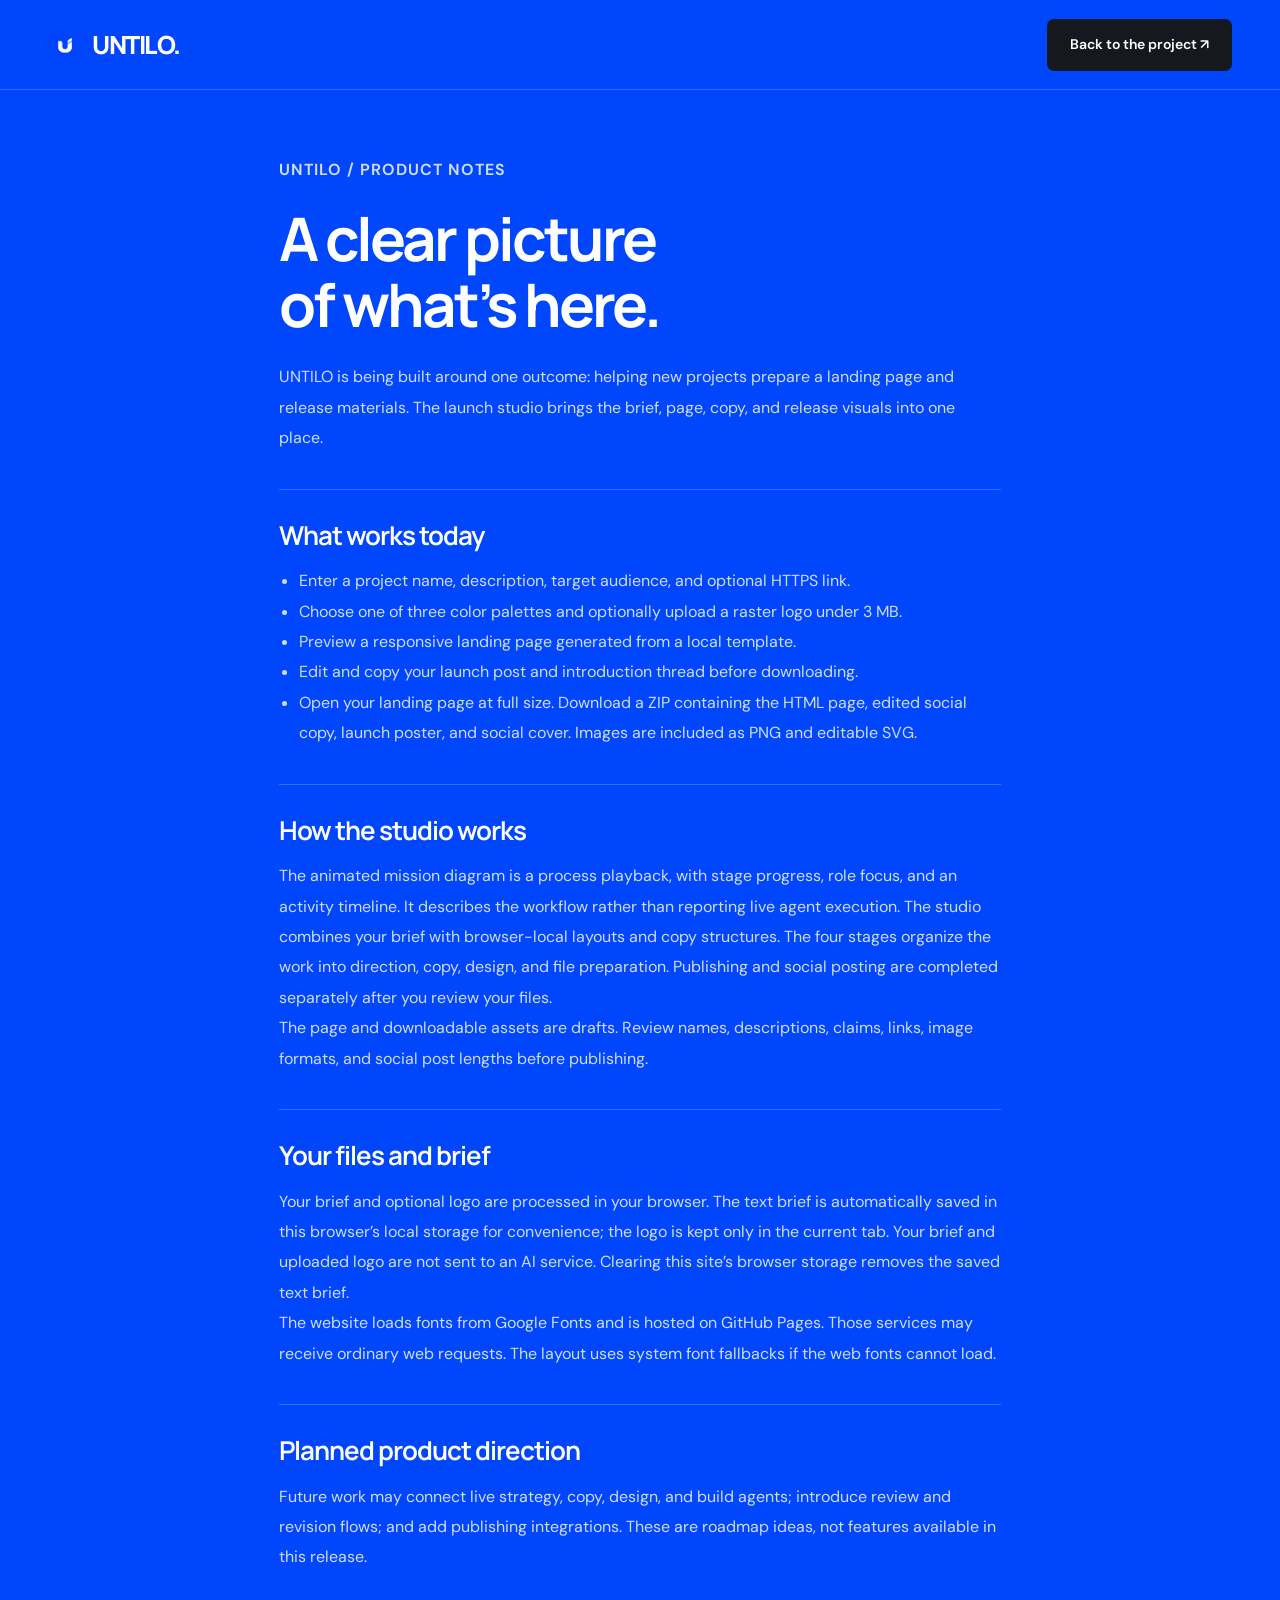
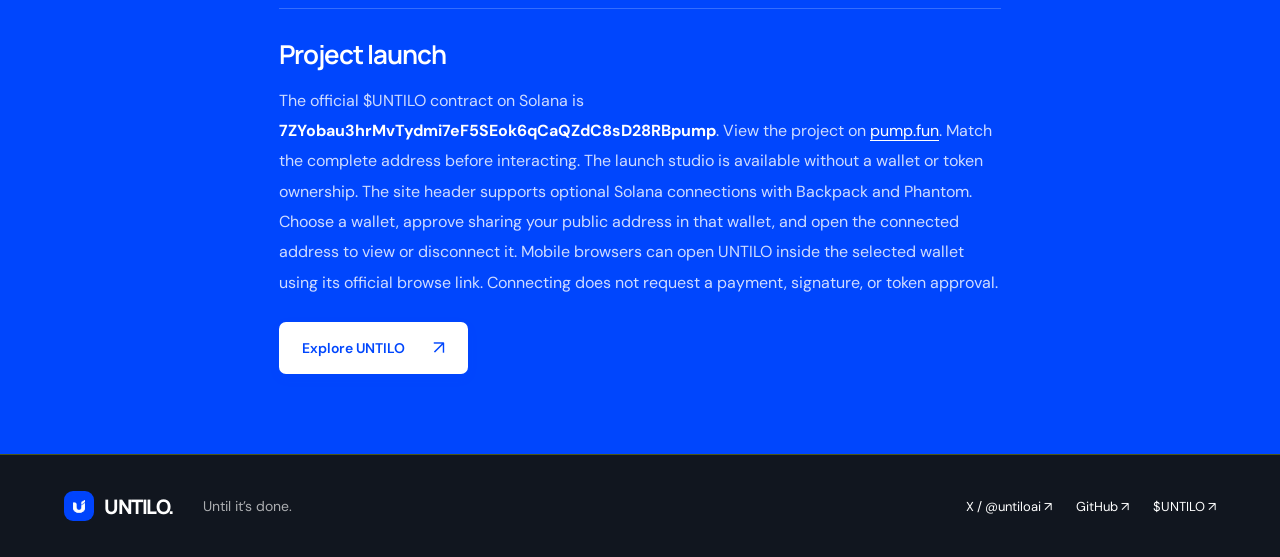
==== commit 5654faee: "Publish official UNTILO Solana contract and pump.fun link" ====
--- a/docs.html
+++ b/docs.html
@@ -1,2 +1,2 @@
 <!doctype html>
-<html lang="en"><head><meta charset="utf-8"><meta name="viewport" content="width=device-width, initial-scale=1"><meta name="theme-color" content="#0046fd"><meta name="description" content="UNTILO product notes: launch studio, launch kit contents, and the product roadmap."><title>Product notes &#8212; UNTILO</title><link rel="icon" href="untilo-logo.png"><link rel="stylesheet" href="styles.css?v=20261026-motion12"><link rel="stylesheet" href="polish.css?v=20261026-motion12"><style>.notes{max-width:850px;padding-top:65px;padding-bottom:80px}.notes h1{font-size:60px;letter-spacing:-3px;line-height:1.1;margin:20px 0 25px}.notes>p{font-size:15px;color:#727780}.notes section{border-top:1px solid #e3e6eb;padding-top:30px;margin-top:35px}.notes h2{font-size:26px;letter-spacing:-1px;margin-bottom:16px}.notes section p,.notes li{font-size:14px;line-height:1.9;color:#697383}.notes ul{padding-left:20px}.notes a:not(.button){color:#0046fd;text-decoration:underline;text-underline-offset:4px}.notes .button{margin-top:24px}.notes strong{color:#15181e}@media(max-width:640px){.notes{padding-top:40px}.notes h1{font-size:45px}.notes section p,.notes li{font-size:13px}}</style></head><body><header class="site-header"><a class="wordmark" href="index.html"><img src="untilo-logo.png" alt="" width="34" height="34"><span>UNTILO.</span></a><a class="button button-dark" href="index.html">Back to the project &#8599;</a></header><main class="section-wrap notes"><p class="eyebrow">UNTILO / PRODUCT NOTES</p><h1>A clear picture<br>of what&#8217;s here.</h1><p>UNTILO is being built around one outcome: helping new projects prepare a landing page and release materials. The launch studio brings the brief, page, copy, and release visuals into one place.</p><section><h2>What works today</h2><ul><li>Enter a project name, description, target audience, and optional HTTPS link.</li><li>Choose one of three color palettes and optionally upload a raster logo under 3 MB.</li><li>Preview a responsive landing page generated from a local template.</li><li>Edit and copy your launch post and introduction thread before downloading.</li><li>Open your landing page at full size. Download a ZIP containing the HTML page, edited social copy, launch poster, and social cover. Images are included as PNG and editable SVG.</li></ul></section><section><h2>How the studio works</h2><p>The animated mission diagram is a process playback, with stage progress, role focus, and an activity timeline. It describes the workflow rather than reporting live agent execution. The studio combines your brief with browser-local layouts and copy structures. The four stages organize the work into direction, copy, design, and file preparation. Publishing and social posting are completed separately after you review your files.</p><p>The page and downloadable assets are drafts. Review names, descriptions, claims, links, image formats, and social post lengths before publishing.</p></section><section><h2>Your files and brief</h2><p>Your brief and optional logo are processed in your browser. The text brief is automatically saved in this browser&#8217;s local storage for convenience; the logo is kept only in the current tab. Your brief and uploaded logo are not sent to an AI service. Clearing this site&#8217;s browser storage removes the saved text brief.</p><p>The website loads fonts from Google Fonts and is hosted on GitHub Pages. Those services may receive ordinary web requests. The layout uses system font fallbacks if the web fonts cannot load.</p></section><section><h2>Planned product direction</h2><p>Future work may connect live strategy, copy, design, and build agents; introduce review and revision flows; and add publishing integrations. These are roadmap ideas, not features available in this release.</p></section><section><h2>Project launch</h2><p>UNTILO is preparing for a launch on pump.fun on Solana. <strong>The contract address is TBA.</strong> No official launch link or token purchase function is included in this frontend. The launch studio is available without a wallet or token ownership. The site header supports optional Solana connections with Backpack and Phantom. Choose a wallet, approve sharing your public address in that wallet, and open the connected address to view or disconnect it. Mobile browsers can open UNTILO inside the selected wallet using its official browse link. Connecting does not request a payment, signature, or token approval.</p></section><a class="button button-blue" href="index.html">Explore UNTILO <span>&#8599;</span></a></main><footer class="site-footer"><a class="wordmark" href="index.html"><img src="untilo-logo.png" alt="" width="30" height="30"><span>UNTILO.</span></a><span>Until it&#8217;s done.</span><div><a href="https://x.com/untiloai" target="_blank" rel="noopener noreferrer">X / @untiloai &#8599;</a><a href="https://github.com/GHOSTXrun/UNTILO" rel="noopener noreferrer" target="_blank">GitHub &#8599;</a><a href="index.html#launch">$UNTILO &#8599;</a></div></footer></body></html>
+<html lang="en"><head><meta charset="utf-8"><meta name="viewport" content="width=device-width, initial-scale=1"><meta name="theme-color" content="#0046fd"><meta name="description" content="UNTILO product notes: launch studio, launch kit contents, and the product roadmap."><title>Product notes &#8212; UNTILO</title><link rel="icon" href="untilo-logo.png"><link rel="stylesheet" href="styles.css?v=20261026-motion12"><link rel="stylesheet" href="polish.css?v=20261026-motion12"><style>.notes{max-width:850px;padding-top:65px;padding-bottom:80px}.notes h1{font-size:60px;letter-spacing:-3px;line-height:1.1;margin:20px 0 25px}.notes>p{font-size:15px;color:#727780}.notes section{border-top:1px solid #e3e6eb;padding-top:30px;margin-top:35px}.notes h2{font-size:26px;letter-spacing:-1px;margin-bottom:16px}.notes section p,.notes li{font-size:14px;line-height:1.9;color:#697383}.notes ul{padding-left:20px}.notes a:not(.button){color:#0046fd;text-decoration:underline;text-underline-offset:4px}.notes .button{margin-top:24px}.notes strong{color:#15181e}@media(max-width:640px){.notes{padding-top:40px}.notes h1{font-size:45px}.notes section p,.notes li{font-size:13px}}</style></head><body><header class="site-header"><a class="wordmark" href="index.html"><img src="untilo-logo.png" alt="" width="34" height="34"><span>UNTILO.</span></a><a class="button button-dark" href="index.html">Back to the project &#8599;</a></header><main class="section-wrap notes"><p class="eyebrow">UNTILO / PRODUCT NOTES</p><h1>A clear picture<br>of what&#8217;s here.</h1><p>UNTILO is being built around one outcome: helping new projects prepare a landing page and release materials. The launch studio brings the brief, page, copy, and release visuals into one place.</p><section><h2>What works today</h2><ul><li>Enter a project name, description, target audience, and optional HTTPS link.</li><li>Choose one of three color palettes and optionally upload a raster logo under 3 MB.</li><li>Preview a responsive landing page generated from a local template.</li><li>Edit and copy your launch post and introduction thread before downloading.</li><li>Open your landing page at full size. Download a ZIP containing the HTML page, edited social copy, launch poster, and social cover. Images are included as PNG and editable SVG.</li></ul></section><section><h2>How the studio works</h2><p>The animated mission diagram is a process playback, with stage progress, role focus, and an activity timeline. It describes the workflow rather than reporting live agent execution. The studio combines your brief with browser-local layouts and copy structures. The four stages organize the work into direction, copy, design, and file preparation. Publishing and social posting are completed separately after you review your files.</p><p>The page and downloadable assets are drafts. Review names, descriptions, claims, links, image formats, and social post lengths before publishing.</p></section><section><h2>Your files and brief</h2><p>Your brief and optional logo are processed in your browser. The text brief is automatically saved in this browser&#8217;s local storage for convenience; the logo is kept only in the current tab. Your brief and uploaded logo are not sent to an AI service. Clearing this site&#8217;s browser storage removes the saved text brief.</p><p>The website loads fonts from Google Fonts and is hosted on GitHub Pages. Those services may receive ordinary web requests. The layout uses system font fallbacks if the web fonts cannot load.</p></section><section><h2>Planned product direction</h2><p>Future work may connect live strategy, copy, design, and build agents; introduce review and revision flows; and add publishing integrations. These are roadmap ideas, not features available in this release.</p></section><section><h2>Project launch</h2><p>The official $UNTILO contract on Solana is <strong style="overflow-wrap:anywhere">7ZYobau3hrMvTydmi7eF5SEok6qCaQZdC8sD28RBpump</strong>. View the project on <a href="https://pump.fun/coin/7ZYobau3hrMvTydmi7eF5SEok6qCaQZdC8sD28RBpump" target="_blank" rel="noopener noreferrer">pump.fun</a>. Match the complete address before interacting. The launch studio is available without a wallet or token ownership. The site header supports optional Solana connections with Backpack and Phantom. Choose a wallet, approve sharing your public address in that wallet, and open the connected address to view or disconnect it. Mobile browsers can open UNTILO inside the selected wallet using its official browse link. Connecting does not request a payment, signature, or token approval.</p></section><a class="button button-blue" href="index.html">Explore UNTILO <span>&#8599;</span></a></main><footer class="site-footer"><a class="wordmark" href="index.html"><img src="untilo-logo.png" alt="" width="30" height="30"><span>UNTILO.</span></a><span>Until it&#8217;s done.</span><div><a href="https://x.com/untiloai" target="_blank" rel="noopener noreferrer">X / @untiloai &#8599;</a><a href="https://github.com/GHOSTXrun/UNTILO" rel="noopener noreferrer" target="_blank">GitHub &#8599;</a><a href="index.html#launch">$UNTILO &#8599;</a></div></footer></body></html>
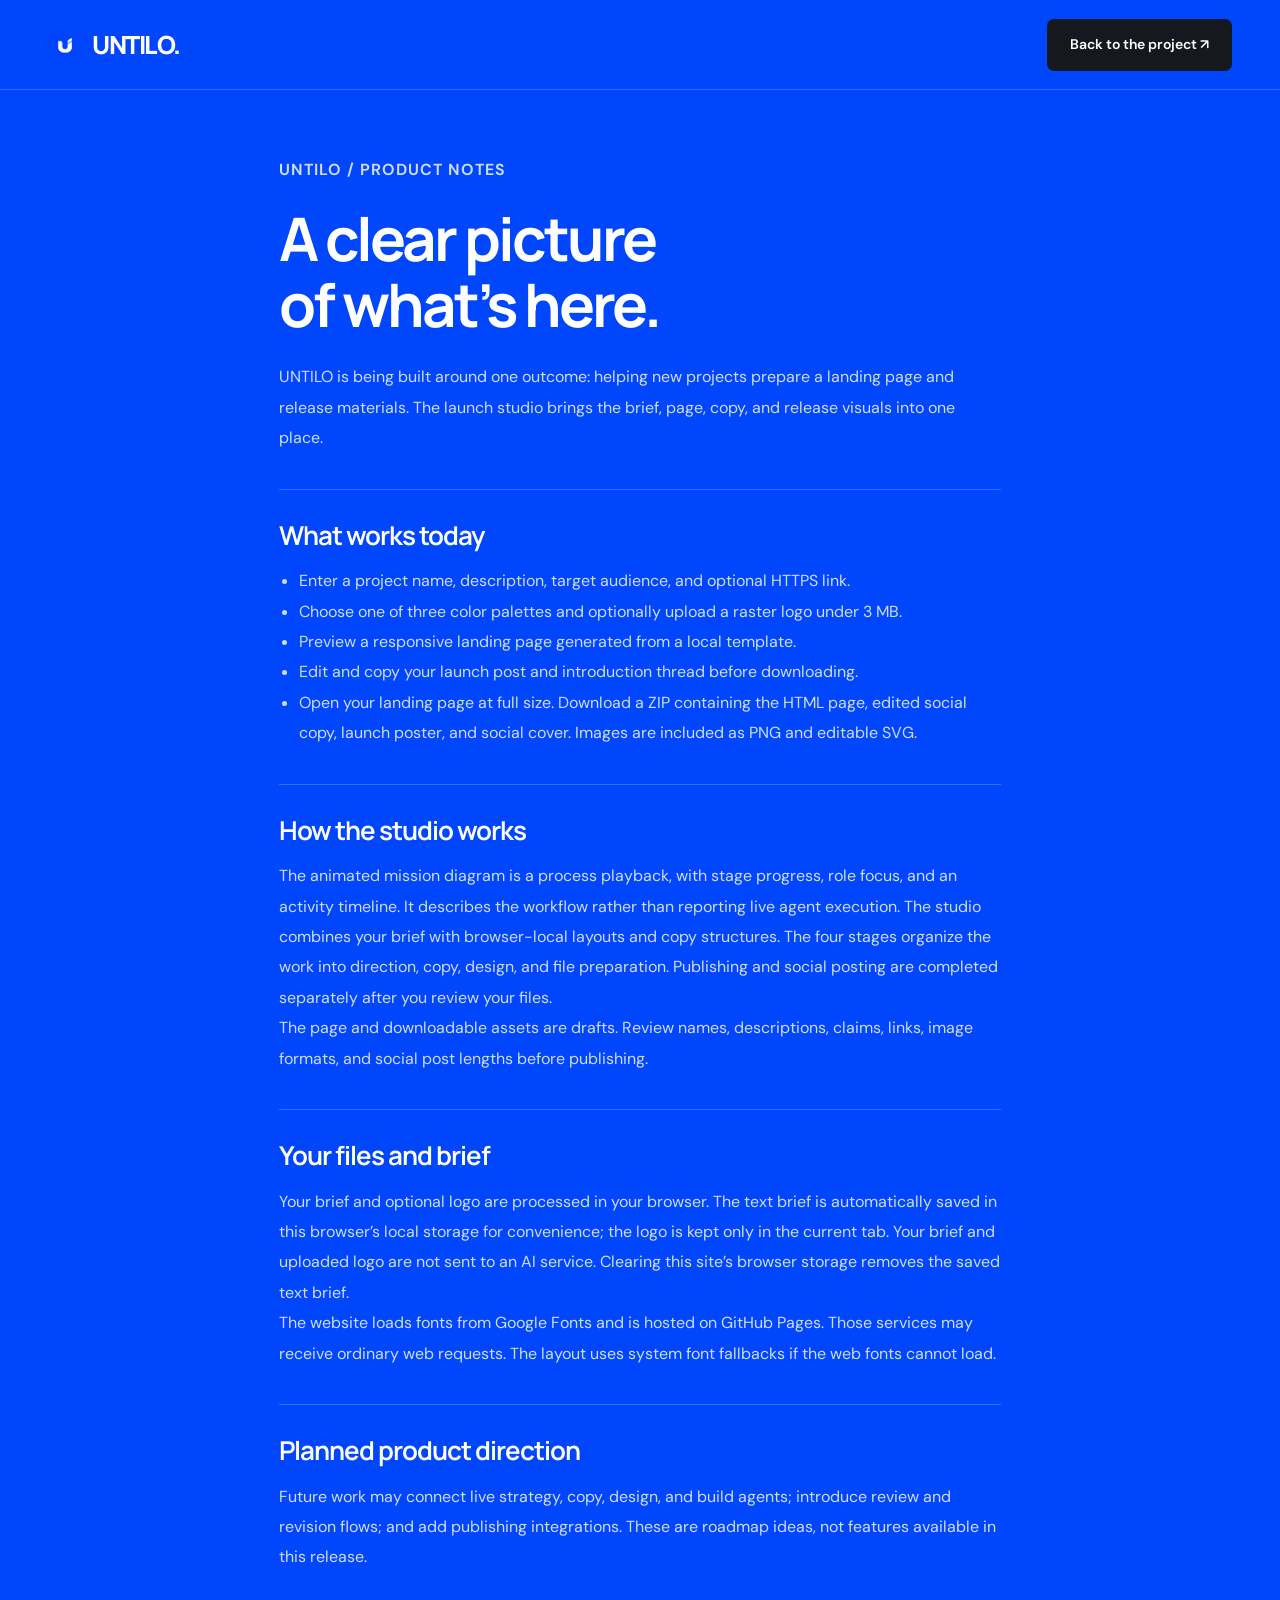
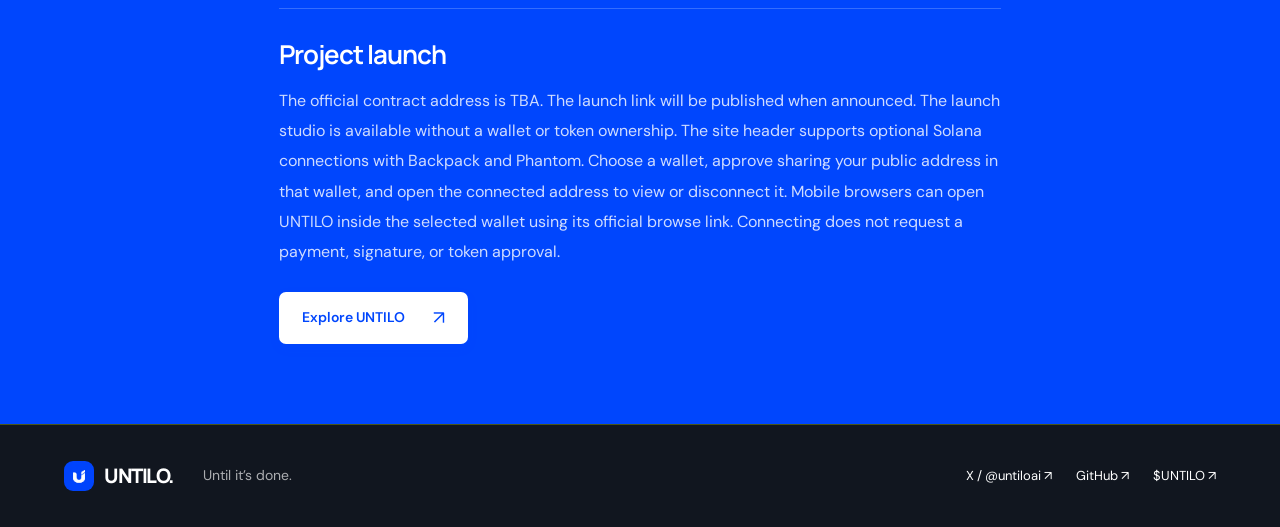
==== commit dfa9b548: "Reset official contract to TBA and remove previous pump.fun link" ====
--- a/docs.html
+++ b/docs.html
@@ -1,2 +1,2 @@
 <!doctype html>
-<html lang="en"><head><meta charset="utf-8"><meta name="viewport" content="width=device-width, initial-scale=1"><meta name="theme-color" content="#0046fd"><meta name="description" content="UNTILO product notes: launch studio, launch kit contents, and the product roadmap."><title>Product notes &#8212; UNTILO</title><link rel="icon" href="untilo-logo.png"><link rel="stylesheet" href="styles.css?v=20261026-motion12"><link rel="stylesheet" href="polish.css?v=20261026-motion12"><style>.notes{max-width:850px;padding-top:65px;padding-bottom:80px}.notes h1{font-size:60px;letter-spacing:-3px;line-height:1.1;margin:20px 0 25px}.notes>p{font-size:15px;color:#727780}.notes section{border-top:1px solid #e3e6eb;padding-top:30px;margin-top:35px}.notes h2{font-size:26px;letter-spacing:-1px;margin-bottom:16px}.notes section p,.notes li{font-size:14px;line-height:1.9;color:#697383}.notes ul{padding-left:20px}.notes a:not(.button){color:#0046fd;text-decoration:underline;text-underline-offset:4px}.notes .button{margin-top:24px}.notes strong{color:#15181e}@media(max-width:640px){.notes{padding-top:40px}.notes h1{font-size:45px}.notes section p,.notes li{font-size:13px}}</style></head><body><header class="site-header"><a class="wordmark" href="index.html"><img src="untilo-logo.png" alt="" width="34" height="34"><span>UNTILO.</span></a><a class="button button-dark" href="index.html">Back to the project &#8599;</a></header><main class="section-wrap notes"><p class="eyebrow">UNTILO / PRODUCT NOTES</p><h1>A clear picture<br>of what&#8217;s here.</h1><p>UNTILO is being built around one outcome: helping new projects prepare a landing page and release materials. The launch studio brings the brief, page, copy, and release visuals into one place.</p><section><h2>What works today</h2><ul><li>Enter a project name, description, target audience, and optional HTTPS link.</li><li>Choose one of three color palettes and optionally upload a raster logo under 3 MB.</li><li>Preview a responsive landing page generated from a local template.</li><li>Edit and copy your launch post and introduction thread before downloading.</li><li>Open your landing page at full size. Download a ZIP containing the HTML page, edited social copy, launch poster, and social cover. Images are included as PNG and editable SVG.</li></ul></section><section><h2>How the studio works</h2><p>The animated mission diagram is a process playback, with stage progress, role focus, and an activity timeline. It describes the workflow rather than reporting live agent execution. The studio combines your brief with browser-local layouts and copy structures. The four stages organize the work into direction, copy, design, and file preparation. Publishing and social posting are completed separately after you review your files.</p><p>The page and downloadable assets are drafts. Review names, descriptions, claims, links, image formats, and social post lengths before publishing.</p></section><section><h2>Your files and brief</h2><p>Your brief and optional logo are processed in your browser. The text brief is automatically saved in this browser&#8217;s local storage for convenience; the logo is kept only in the current tab. Your brief and uploaded logo are not sent to an AI service. Clearing this site&#8217;s browser storage removes the saved text brief.</p><p>The website loads fonts from Google Fonts and is hosted on GitHub Pages. Those services may receive ordinary web requests. The layout uses system font fallbacks if the web fonts cannot load.</p></section><section><h2>Planned product direction</h2><p>Future work may connect live strategy, copy, design, and build agents; introduce review and revision flows; and add publishing integrations. These are roadmap ideas, not features available in this release.</p></section><section><h2>Project launch</h2><p>The official $UNTILO contract on Solana is <strong style="overflow-wrap:anywhere">7ZYobau3hrMvTydmi7eF5SEok6qCaQZdC8sD28RBpump</strong>. View the project on <a href="https://pump.fun/coin/7ZYobau3hrMvTydmi7eF5SEok6qCaQZdC8sD28RBpump" target="_blank" rel="noopener noreferrer">pump.fun</a>. Match the complete address before interacting. The launch studio is available without a wallet or token ownership. The site header supports optional Solana connections with Backpack and Phantom. Choose a wallet, approve sharing your public address in that wallet, and open the connected address to view or disconnect it. Mobile browsers can open UNTILO inside the selected wallet using its official browse link. Connecting does not request a payment, signature, or token approval.</p></section><a class="button button-blue" href="index.html">Explore UNTILO <span>&#8599;</span></a></main><footer class="site-footer"><a class="wordmark" href="index.html"><img src="untilo-logo.png" alt="" width="30" height="30"><span>UNTILO.</span></a><span>Until it&#8217;s done.</span><div><a href="https://x.com/untiloai" target="_blank" rel="noopener noreferrer">X / @untiloai &#8599;</a><a href="https://github.com/GHOSTXrun/UNTILO" rel="noopener noreferrer" target="_blank">GitHub &#8599;</a><a href="index.html#launch">$UNTILO &#8599;</a></div></footer></body></html>
+<html lang="en"><head><meta charset="utf-8"><meta name="viewport" content="width=device-width, initial-scale=1"><meta name="theme-color" content="#0046fd"><meta name="description" content="UNTILO product notes: launch studio, launch kit contents, and the product roadmap."><title>Product notes &#8212; UNTILO</title><link rel="icon" href="untilo-logo.png"><link rel="stylesheet" href="styles.css?v=20261026-motion12"><link rel="stylesheet" href="polish.css?v=20261026-motion12"><style>.notes{max-width:850px;padding-top:65px;padding-bottom:80px}.notes h1{font-size:60px;letter-spacing:-3px;line-height:1.1;margin:20px 0 25px}.notes>p{font-size:15px;color:#727780}.notes section{border-top:1px solid #e3e6eb;padding-top:30px;margin-top:35px}.notes h2{font-size:26px;letter-spacing:-1px;margin-bottom:16px}.notes section p,.notes li{font-size:14px;line-height:1.9;color:#697383}.notes ul{padding-left:20px}.notes a:not(.button){color:#0046fd;text-decoration:underline;text-underline-offset:4px}.notes .button{margin-top:24px}.notes strong{color:#15181e}@media(max-width:640px){.notes{padding-top:40px}.notes h1{font-size:45px}.notes section p,.notes li{font-size:13px}}</style></head><body><header class="site-header"><a class="wordmark" href="index.html"><img src="untilo-logo.png" alt="" width="34" height="34"><span>UNTILO.</span></a><a class="button button-dark" href="index.html">Back to the project &#8599;</a></header><main class="section-wrap notes"><p class="eyebrow">UNTILO / PRODUCT NOTES</p><h1>A clear picture<br>of what&#8217;s here.</h1><p>UNTILO is being built around one outcome: helping new projects prepare a landing page and release materials. The launch studio brings the brief, page, copy, and release visuals into one place.</p><section><h2>What works today</h2><ul><li>Enter a project name, description, target audience, and optional HTTPS link.</li><li>Choose one of three color palettes and optionally upload a raster logo under 3 MB.</li><li>Preview a responsive landing page generated from a local template.</li><li>Edit and copy your launch post and introduction thread before downloading.</li><li>Open your landing page at full size. Download a ZIP containing the HTML page, edited social copy, launch poster, and social cover. Images are included as PNG and editable SVG.</li></ul></section><section><h2>How the studio works</h2><p>The animated mission diagram is a process playback, with stage progress, role focus, and an activity timeline. It describes the workflow rather than reporting live agent execution. The studio combines your brief with browser-local layouts and copy structures. The four stages organize the work into direction, copy, design, and file preparation. Publishing and social posting are completed separately after you review your files.</p><p>The page and downloadable assets are drafts. Review names, descriptions, claims, links, image formats, and social post lengths before publishing.</p></section><section><h2>Your files and brief</h2><p>Your brief and optional logo are processed in your browser. The text brief is automatically saved in this browser&#8217;s local storage for convenience; the logo is kept only in the current tab. Your brief and uploaded logo are not sent to an AI service. Clearing this site&#8217;s browser storage removes the saved text brief.</p><p>The website loads fonts from Google Fonts and is hosted on GitHub Pages. Those services may receive ordinary web requests. The layout uses system font fallbacks if the web fonts cannot load.</p></section><section><h2>Planned product direction</h2><p>Future work may connect live strategy, copy, design, and build agents; introduce review and revision flows; and add publishing integrations. These are roadmap ideas, not features available in this release.</p></section><section><h2>Project launch</h2><p>The official contract address is TBA. The launch link will be published when announced. The launch studio is available without a wallet or token ownership. The site header supports optional Solana connections with Backpack and Phantom. Choose a wallet, approve sharing your public address in that wallet, and open the connected address to view or disconnect it. Mobile browsers can open UNTILO inside the selected wallet using its official browse link. Connecting does not request a payment, signature, or token approval.</p></section><a class="button button-blue" href="index.html">Explore UNTILO <span>&#8599;</span></a></main><footer class="site-footer"><a class="wordmark" href="index.html"><img src="untilo-logo.png" alt="" width="30" height="30"><span>UNTILO.</span></a><span>Until it&#8217;s done.</span><div><a href="https://x.com/untiloai" target="_blank" rel="noopener noreferrer">X / @untiloai &#8599;</a><a href="https://github.com/GHOSTXrun/UNTILO" rel="noopener noreferrer" target="_blank">GitHub &#8599;</a><a href="index.html#launch">$UNTILO &#8599;</a></div></footer></body></html>
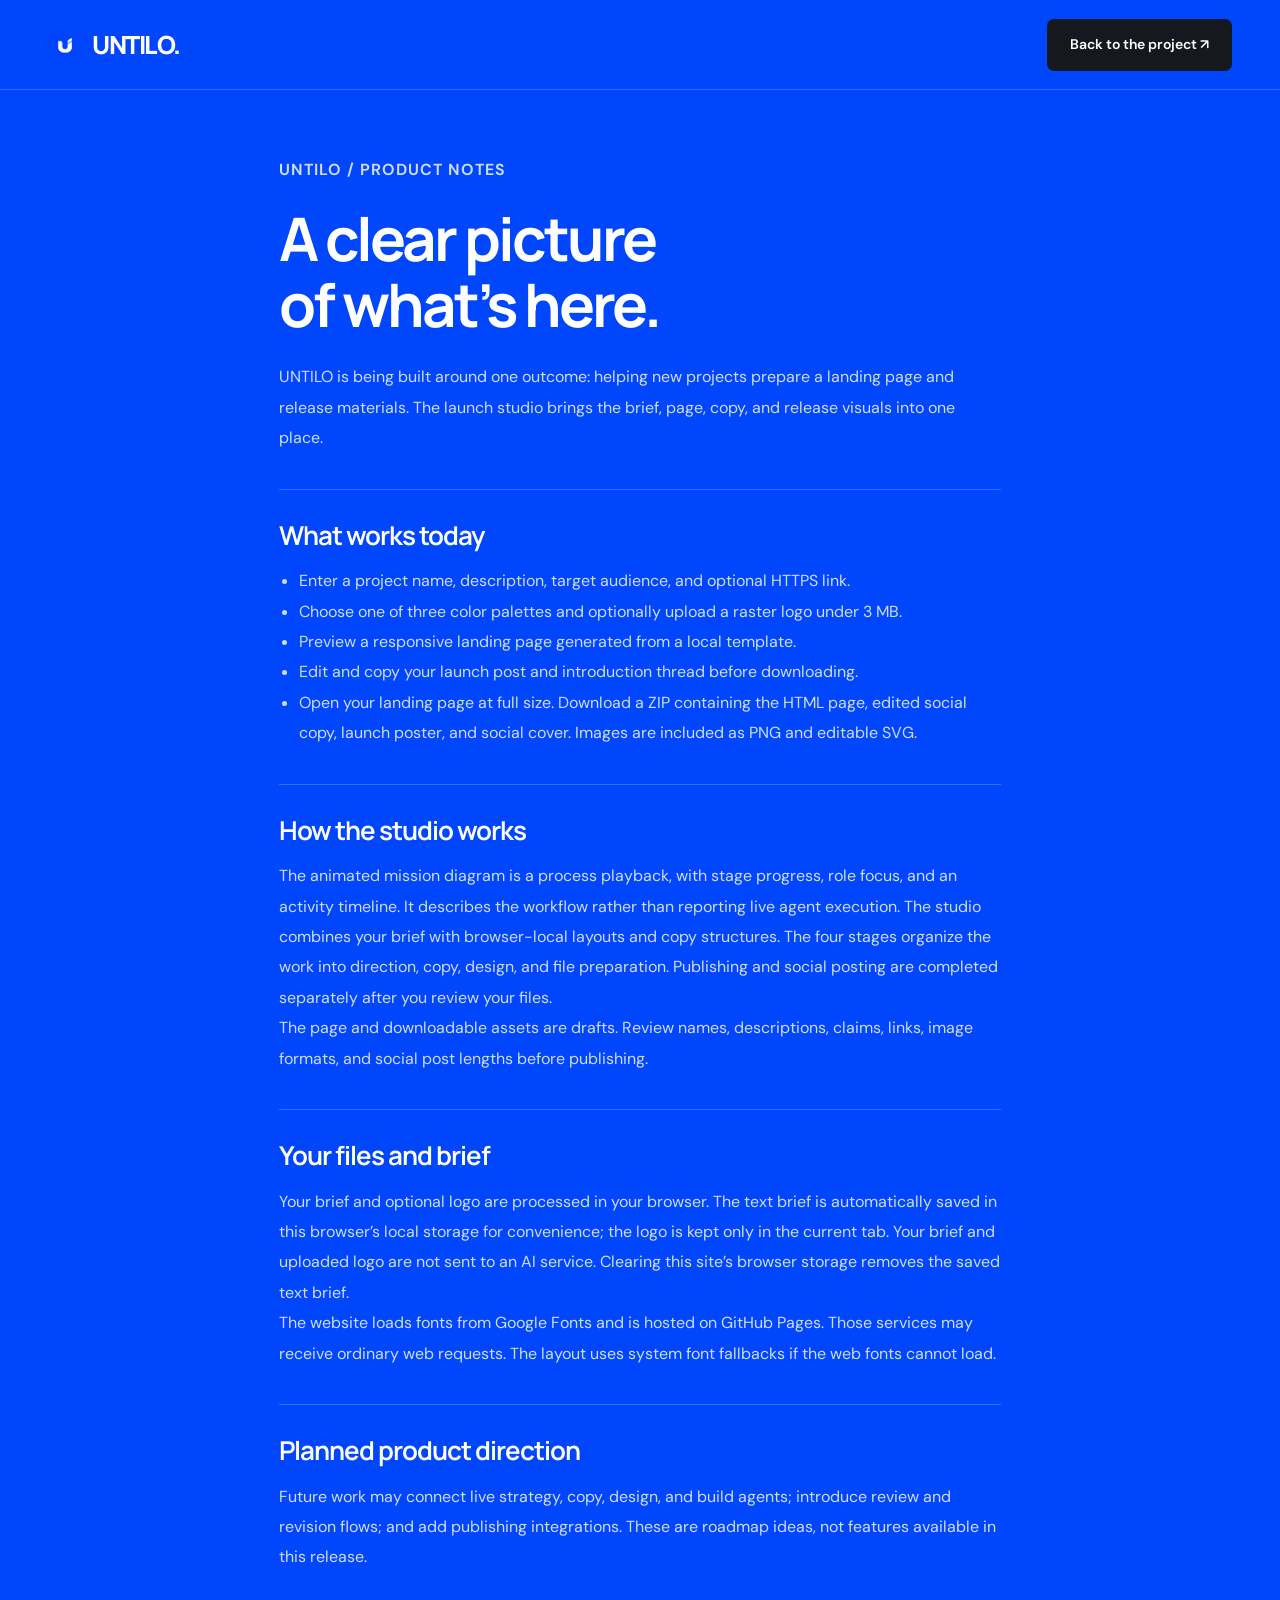
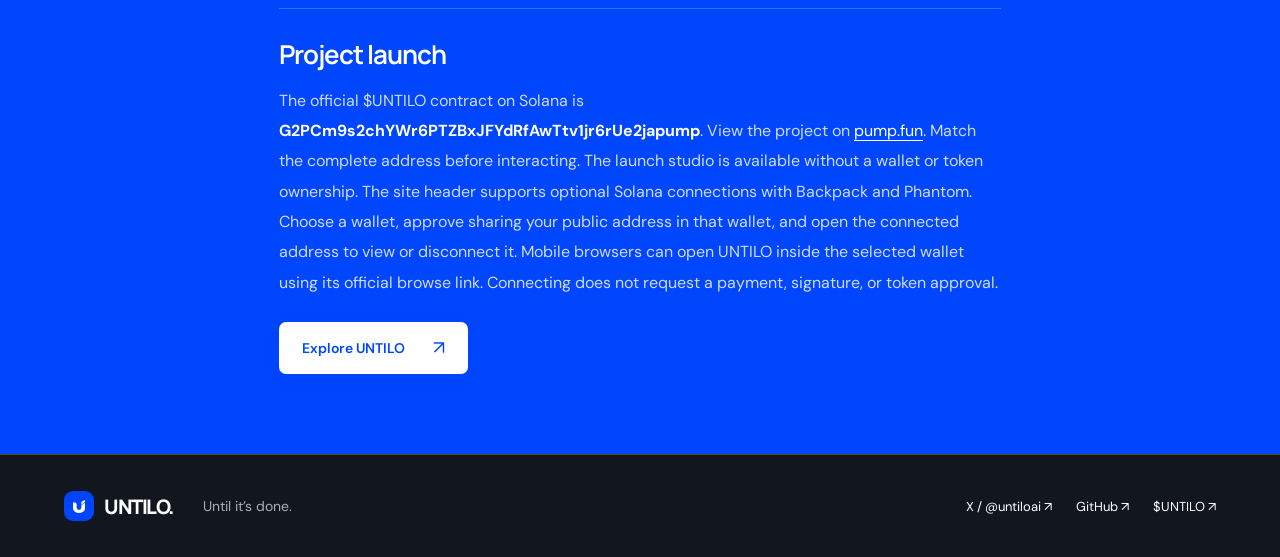
==== commit f3f6d503: "Update UNTILO contract to G2PCm9s2chYWr6PTZBxJFYdRfAwTtv1jr6rUe2japump" ====
--- a/docs.html
+++ b/docs.html
@@ -1,2 +1,2 @@
 <!doctype html>
-<html lang="en"><head><meta charset="utf-8"><meta name="viewport" content="width=device-width, initial-scale=1"><meta name="theme-color" content="#0046fd"><meta name="description" content="UNTILO product notes: launch studio, launch kit contents, and the product roadmap."><title>Product notes &#8212; UNTILO</title><link rel="icon" href="untilo-logo.png"><link rel="stylesheet" href="styles.css?v=20261026-motion12"><link rel="stylesheet" href="polish.css?v=20261026-motion12"><style>.notes{max-width:850px;padding-top:65px;padding-bottom:80px}.notes h1{font-size:60px;letter-spacing:-3px;line-height:1.1;margin:20px 0 25px}.notes>p{font-size:15px;color:#727780}.notes section{border-top:1px solid #e3e6eb;padding-top:30px;margin-top:35px}.notes h2{font-size:26px;letter-spacing:-1px;margin-bottom:16px}.notes section p,.notes li{font-size:14px;line-height:1.9;color:#697383}.notes ul{padding-left:20px}.notes a:not(.button){color:#0046fd;text-decoration:underline;text-underline-offset:4px}.notes .button{margin-top:24px}.notes strong{color:#15181e}@media(max-width:640px){.notes{padding-top:40px}.notes h1{font-size:45px}.notes section p,.notes li{font-size:13px}}</style></head><body><header class="site-header"><a class="wordmark" href="index.html"><img src="untilo-logo.png" alt="" width="34" height="34"><span>UNTILO.</span></a><a class="button button-dark" href="index.html">Back to the project &#8599;</a></header><main class="section-wrap notes"><p class="eyebrow">UNTILO / PRODUCT NOTES</p><h1>A clear picture<br>of what&#8217;s here.</h1><p>UNTILO is being built around one outcome: helping new projects prepare a landing page and release materials. The launch studio brings the brief, page, copy, and release visuals into one place.</p><section><h2>What works today</h2><ul><li>Enter a project name, description, target audience, and optional HTTPS link.</li><li>Choose one of three color palettes and optionally upload a raster logo under 3 MB.</li><li>Preview a responsive landing page generated from a local template.</li><li>Edit and copy your launch post and introduction thread before downloading.</li><li>Open your landing page at full size. Download a ZIP containing the HTML page, edited social copy, launch poster, and social cover. Images are included as PNG and editable SVG.</li></ul></section><section><h2>How the studio works</h2><p>The animated mission diagram is a process playback, with stage progress, role focus, and an activity timeline. It describes the workflow rather than reporting live agent execution. The studio combines your brief with browser-local layouts and copy structures. The four stages organize the work into direction, copy, design, and file preparation. Publishing and social posting are completed separately after you review your files.</p><p>The page and downloadable assets are drafts. Review names, descriptions, claims, links, image formats, and social post lengths before publishing.</p></section><section><h2>Your files and brief</h2><p>Your brief and optional logo are processed in your browser. The text brief is automatically saved in this browser&#8217;s local storage for convenience; the logo is kept only in the current tab. Your brief and uploaded logo are not sent to an AI service. Clearing this site&#8217;s browser storage removes the saved text brief.</p><p>The website loads fonts from Google Fonts and is hosted on GitHub Pages. Those services may receive ordinary web requests. The layout uses system font fallbacks if the web fonts cannot load.</p></section><section><h2>Planned product direction</h2><p>Future work may connect live strategy, copy, design, and build agents; introduce review and revision flows; and add publishing integrations. These are roadmap ideas, not features available in this release.</p></section><section><h2>Project launch</h2><p>The official contract address is TBA. The launch link will be published when announced. The launch studio is available without a wallet or token ownership. The site header supports optional Solana connections with Backpack and Phantom. Choose a wallet, approve sharing your public address in that wallet, and open the connected address to view or disconnect it. Mobile browsers can open UNTILO inside the selected wallet using its official browse link. Connecting does not request a payment, signature, or token approval.</p></section><a class="button button-blue" href="index.html">Explore UNTILO <span>&#8599;</span></a></main><footer class="site-footer"><a class="wordmark" href="index.html"><img src="untilo-logo.png" alt="" width="30" height="30"><span>UNTILO.</span></a><span>Until it&#8217;s done.</span><div><a href="https://x.com/untiloai" target="_blank" rel="noopener noreferrer">X / @untiloai &#8599;</a><a href="https://github.com/GHOSTXrun/UNTILO" rel="noopener noreferrer" target="_blank">GitHub &#8599;</a><a href="index.html#launch">$UNTILO &#8599;</a></div></footer></body></html>
+<html lang="en"><head><meta charset="utf-8"><meta name="viewport" content="width=device-width, initial-scale=1"><meta name="theme-color" content="#0046fd"><meta name="description" content="UNTILO product notes: launch studio, launch kit contents, and the product roadmap."><title>Product notes &#8212; UNTILO</title><link rel="icon" href="untilo-logo.png"><link rel="stylesheet" href="styles.css?v=20261026-motion12"><link rel="stylesheet" href="polish.css?v=20261026-motion12"><style>.notes{max-width:850px;padding-top:65px;padding-bottom:80px}.notes h1{font-size:60px;letter-spacing:-3px;line-height:1.1;margin:20px 0 25px}.notes>p{font-size:15px;color:#727780}.notes section{border-top:1px solid #e3e6eb;padding-top:30px;margin-top:35px}.notes h2{font-size:26px;letter-spacing:-1px;margin-bottom:16px}.notes section p,.notes li{font-size:14px;line-height:1.9;color:#697383}.notes ul{padding-left:20px}.notes a:not(.button){color:#0046fd;text-decoration:underline;text-underline-offset:4px}.notes .button{margin-top:24px}.notes strong{color:#15181e}@media(max-width:640px){.notes{padding-top:40px}.notes h1{font-size:45px}.notes section p,.notes li{font-size:13px}}</style></head><body><header class="site-header"><a class="wordmark" href="index.html"><img src="untilo-logo.png" alt="" width="34" height="34"><span>UNTILO.</span></a><a class="button button-dark" href="index.html">Back to the project &#8599;</a></header><main class="section-wrap notes"><p class="eyebrow">UNTILO / PRODUCT NOTES</p><h1>A clear picture<br>of what&#8217;s here.</h1><p>UNTILO is being built around one outcome: helping new projects prepare a landing page and release materials. The launch studio brings the brief, page, copy, and release visuals into one place.</p><section><h2>What works today</h2><ul><li>Enter a project name, description, target audience, and optional HTTPS link.</li><li>Choose one of three color palettes and optionally upload a raster logo under 3 MB.</li><li>Preview a responsive landing page generated from a local template.</li><li>Edit and copy your launch post and introduction thread before downloading.</li><li>Open your landing page at full size. Download a ZIP containing the HTML page, edited social copy, launch poster, and social cover. Images are included as PNG and editable SVG.</li></ul></section><section><h2>How the studio works</h2><p>The animated mission diagram is a process playback, with stage progress, role focus, and an activity timeline. It describes the workflow rather than reporting live agent execution. The studio combines your brief with browser-local layouts and copy structures. The four stages organize the work into direction, copy, design, and file preparation. Publishing and social posting are completed separately after you review your files.</p><p>The page and downloadable assets are drafts. Review names, descriptions, claims, links, image formats, and social post lengths before publishing.</p></section><section><h2>Your files and brief</h2><p>Your brief and optional logo are processed in your browser. The text brief is automatically saved in this browser&#8217;s local storage for convenience; the logo is kept only in the current tab. Your brief and uploaded logo are not sent to an AI service. Clearing this site&#8217;s browser storage removes the saved text brief.</p><p>The website loads fonts from Google Fonts and is hosted on GitHub Pages. Those services may receive ordinary web requests. The layout uses system font fallbacks if the web fonts cannot load.</p></section><section><h2>Planned product direction</h2><p>Future work may connect live strategy, copy, design, and build agents; introduce review and revision flows; and add publishing integrations. These are roadmap ideas, not features available in this release.</p></section><section><h2>Project launch</h2><p>The official $UNTILO contract on Solana is <strong style="overflow-wrap:anywhere">G2PCm9s2chYWr6PTZBxJFYdRfAwTtv1jr6rUe2japump</strong>. View the project on <a href="https://pump.fun/coin/G2PCm9s2chYWr6PTZBxJFYdRfAwTtv1jr6rUe2japump" target="_blank" rel="noopener noreferrer">pump.fun</a>. Match the complete address before interacting. The launch studio is available without a wallet or token ownership. The site header supports optional Solana connections with Backpack and Phantom. Choose a wallet, approve sharing your public address in that wallet, and open the connected address to view or disconnect it. Mobile browsers can open UNTILO inside the selected wallet using its official browse link. Connecting does not request a payment, signature, or token approval.</p></section><a class="button button-blue" href="index.html">Explore UNTILO <span>&#8599;</span></a></main><footer class="site-footer"><a class="wordmark" href="index.html"><img src="untilo-logo.png" alt="" width="30" height="30"><span>UNTILO.</span></a><span>Until it&#8217;s done.</span><div><a href="https://x.com/untiloai" target="_blank" rel="noopener noreferrer">X / @untiloai &#8599;</a><a href="https://github.com/GHOSTXrun/UNTILO" rel="noopener noreferrer" target="_blank">GitHub &#8599;</a><a href="index.html#launch">$UNTILO &#8599;</a></div></footer></body></html>
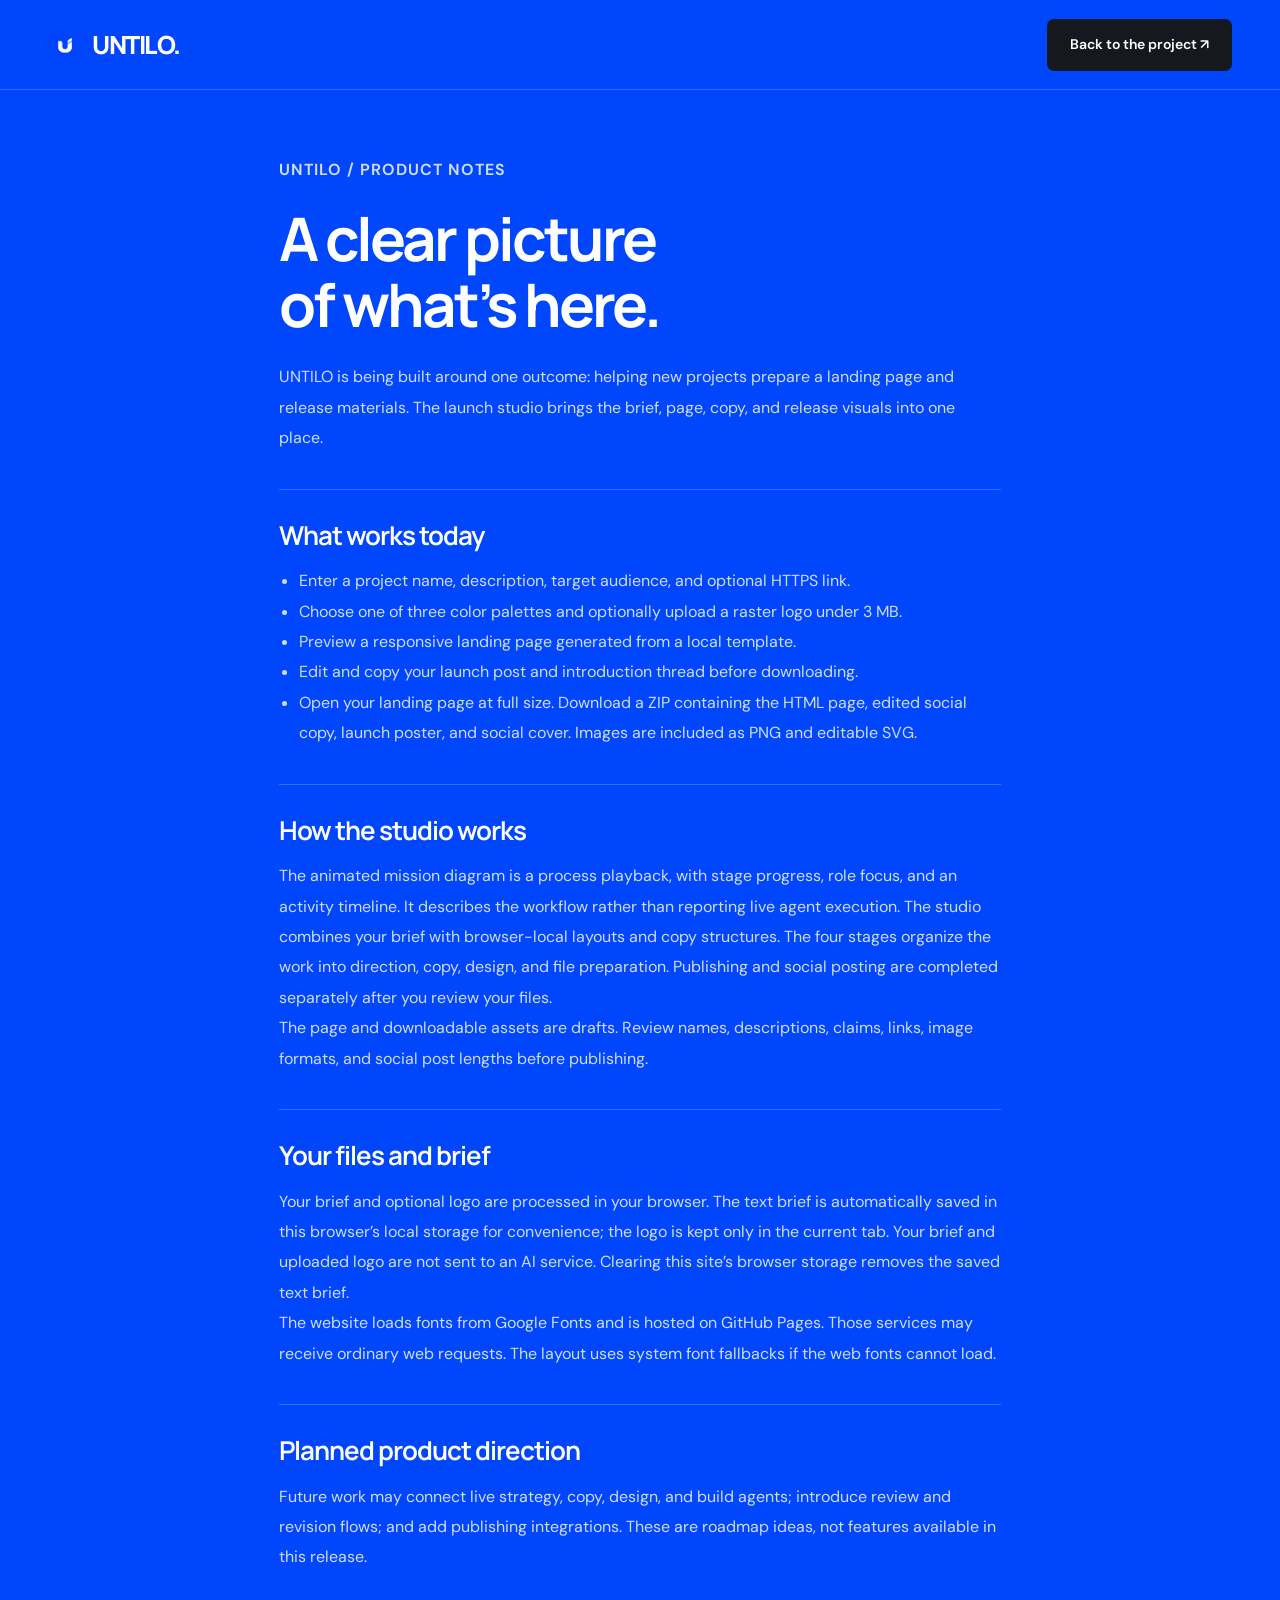
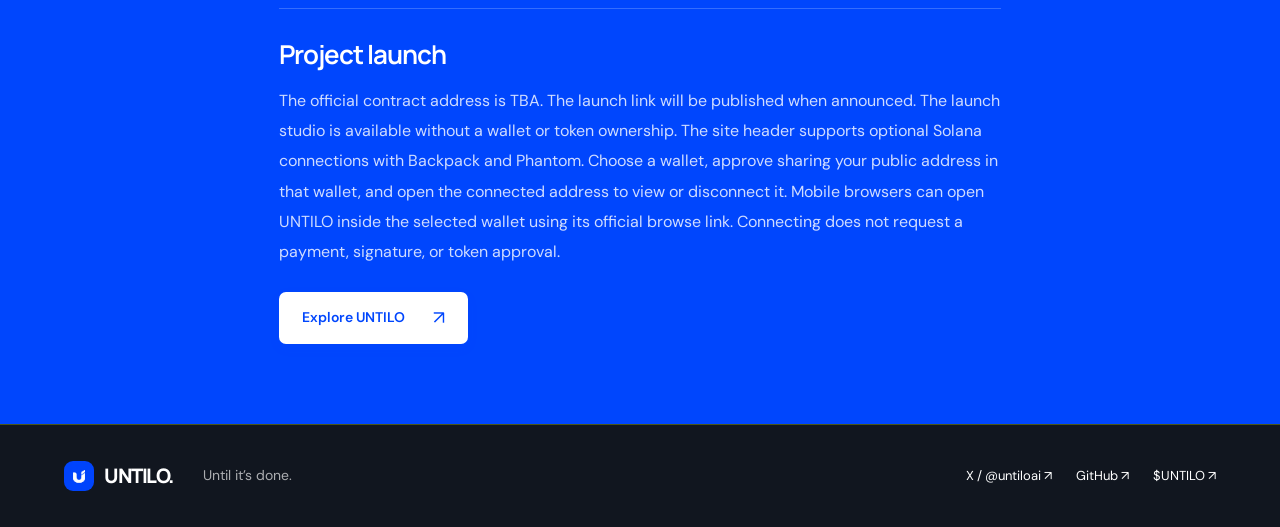
==== commit e709f343: "Reset CA to TBA and disable previous contract links" ====
--- a/docs.html
+++ b/docs.html
@@ -1,2 +1,2 @@
 <!doctype html>
-<html lang="en"><head><meta charset="utf-8"><meta name="viewport" content="width=device-width, initial-scale=1"><meta name="theme-color" content="#0046fd"><meta name="description" content="UNTILO product notes: launch studio, launch kit contents, and the product roadmap."><title>Product notes &#8212; UNTILO</title><link rel="icon" href="untilo-logo.png"><link rel="stylesheet" href="styles.css?v=20261026-motion12"><link rel="stylesheet" href="polish.css?v=20261026-motion12"><style>.notes{max-width:850px;padding-top:65px;padding-bottom:80px}.notes h1{font-size:60px;letter-spacing:-3px;line-height:1.1;margin:20px 0 25px}.notes>p{font-size:15px;color:#727780}.notes section{border-top:1px solid #e3e6eb;padding-top:30px;margin-top:35px}.notes h2{font-size:26px;letter-spacing:-1px;margin-bottom:16px}.notes section p,.notes li{font-size:14px;line-height:1.9;color:#697383}.notes ul{padding-left:20px}.notes a:not(.button){color:#0046fd;text-decoration:underline;text-underline-offset:4px}.notes .button{margin-top:24px}.notes strong{color:#15181e}@media(max-width:640px){.notes{padding-top:40px}.notes h1{font-size:45px}.notes section p,.notes li{font-size:13px}}</style></head><body><header class="site-header"><a class="wordmark" href="index.html"><img src="untilo-logo.png" alt="" width="34" height="34"><span>UNTILO.</span></a><a class="button button-dark" href="index.html">Back to the project &#8599;</a></header><main class="section-wrap notes"><p class="eyebrow">UNTILO / PRODUCT NOTES</p><h1>A clear picture<br>of what&#8217;s here.</h1><p>UNTILO is being built around one outcome: helping new projects prepare a landing page and release materials. The launch studio brings the brief, page, copy, and release visuals into one place.</p><section><h2>What works today</h2><ul><li>Enter a project name, description, target audience, and optional HTTPS link.</li><li>Choose one of three color palettes and optionally upload a raster logo under 3 MB.</li><li>Preview a responsive landing page generated from a local template.</li><li>Edit and copy your launch post and introduction thread before downloading.</li><li>Open your landing page at full size. Download a ZIP containing the HTML page, edited social copy, launch poster, and social cover. Images are included as PNG and editable SVG.</li></ul></section><section><h2>How the studio works</h2><p>The animated mission diagram is a process playback, with stage progress, role focus, and an activity timeline. It describes the workflow rather than reporting live agent execution. The studio combines your brief with browser-local layouts and copy structures. The four stages organize the work into direction, copy, design, and file preparation. Publishing and social posting are completed separately after you review your files.</p><p>The page and downloadable assets are drafts. Review names, descriptions, claims, links, image formats, and social post lengths before publishing.</p></section><section><h2>Your files and brief</h2><p>Your brief and optional logo are processed in your browser. The text brief is automatically saved in this browser&#8217;s local storage for convenience; the logo is kept only in the current tab. Your brief and uploaded logo are not sent to an AI service. Clearing this site&#8217;s browser storage removes the saved text brief.</p><p>The website loads fonts from Google Fonts and is hosted on GitHub Pages. Those services may receive ordinary web requests. The layout uses system font fallbacks if the web fonts cannot load.</p></section><section><h2>Planned product direction</h2><p>Future work may connect live strategy, copy, design, and build agents; introduce review and revision flows; and add publishing integrations. These are roadmap ideas, not features available in this release.</p></section><section><h2>Project launch</h2><p>The official $UNTILO contract on Solana is <strong style="overflow-wrap:anywhere">G2PCm9s2chYWr6PTZBxJFYdRfAwTtv1jr6rUe2japump</strong>. View the project on <a href="https://pump.fun/coin/G2PCm9s2chYWr6PTZBxJFYdRfAwTtv1jr6rUe2japump" target="_blank" rel="noopener noreferrer">pump.fun</a>. Match the complete address before interacting. The launch studio is available without a wallet or token ownership. The site header supports optional Solana connections with Backpack and Phantom. Choose a wallet, approve sharing your public address in that wallet, and open the connected address to view or disconnect it. Mobile browsers can open UNTILO inside the selected wallet using its official browse link. Connecting does not request a payment, signature, or token approval.</p></section><a class="button button-blue" href="index.html">Explore UNTILO <span>&#8599;</span></a></main><footer class="site-footer"><a class="wordmark" href="index.html"><img src="untilo-logo.png" alt="" width="30" height="30"><span>UNTILO.</span></a><span>Until it&#8217;s done.</span><div><a href="https://x.com/untiloai" target="_blank" rel="noopener noreferrer">X / @untiloai &#8599;</a><a href="https://github.com/GHOSTXrun/UNTILO" rel="noopener noreferrer" target="_blank">GitHub &#8599;</a><a href="index.html#launch">$UNTILO &#8599;</a></div></footer></body></html>
+<html lang="en"><head><meta charset="utf-8"><meta name="viewport" content="width=device-width, initial-scale=1"><meta name="theme-color" content="#0046fd"><meta name="description" content="UNTILO product notes: launch studio, launch kit contents, and the product roadmap."><title>Product notes &#8212; UNTILO</title><link rel="icon" href="untilo-logo.png"><link rel="stylesheet" href="styles.css?v=20261026-motion12"><link rel="stylesheet" href="polish.css?v=20261026-motion12"><style>.notes{max-width:850px;padding-top:65px;padding-bottom:80px}.notes h1{font-size:60px;letter-spacing:-3px;line-height:1.1;margin:20px 0 25px}.notes>p{font-size:15px;color:#727780}.notes section{border-top:1px solid #e3e6eb;padding-top:30px;margin-top:35px}.notes h2{font-size:26px;letter-spacing:-1px;margin-bottom:16px}.notes section p,.notes li{font-size:14px;line-height:1.9;color:#697383}.notes ul{padding-left:20px}.notes a:not(.button){color:#0046fd;text-decoration:underline;text-underline-offset:4px}.notes .button{margin-top:24px}.notes strong{color:#15181e}@media(max-width:640px){.notes{padding-top:40px}.notes h1{font-size:45px}.notes section p,.notes li{font-size:13px}}</style></head><body><header class="site-header"><a class="wordmark" href="index.html"><img src="untilo-logo.png" alt="" width="34" height="34"><span>UNTILO.</span></a><a class="button button-dark" href="index.html">Back to the project &#8599;</a></header><main class="section-wrap notes"><p class="eyebrow">UNTILO / PRODUCT NOTES</p><h1>A clear picture<br>of what&#8217;s here.</h1><p>UNTILO is being built around one outcome: helping new projects prepare a landing page and release materials. The launch studio brings the brief, page, copy, and release visuals into one place.</p><section><h2>What works today</h2><ul><li>Enter a project name, description, target audience, and optional HTTPS link.</li><li>Choose one of three color palettes and optionally upload a raster logo under 3 MB.</li><li>Preview a responsive landing page generated from a local template.</li><li>Edit and copy your launch post and introduction thread before downloading.</li><li>Open your landing page at full size. Download a ZIP containing the HTML page, edited social copy, launch poster, and social cover. Images are included as PNG and editable SVG.</li></ul></section><section><h2>How the studio works</h2><p>The animated mission diagram is a process playback, with stage progress, role focus, and an activity timeline. It describes the workflow rather than reporting live agent execution. The studio combines your brief with browser-local layouts and copy structures. The four stages organize the work into direction, copy, design, and file preparation. Publishing and social posting are completed separately after you review your files.</p><p>The page and downloadable assets are drafts. Review names, descriptions, claims, links, image formats, and social post lengths before publishing.</p></section><section><h2>Your files and brief</h2><p>Your brief and optional logo are processed in your browser. The text brief is automatically saved in this browser&#8217;s local storage for convenience; the logo is kept only in the current tab. Your brief and uploaded logo are not sent to an AI service. Clearing this site&#8217;s browser storage removes the saved text brief.</p><p>The website loads fonts from Google Fonts and is hosted on GitHub Pages. Those services may receive ordinary web requests. The layout uses system font fallbacks if the web fonts cannot load.</p></section><section><h2>Planned product direction</h2><p>Future work may connect live strategy, copy, design, and build agents; introduce review and revision flows; and add publishing integrations. These are roadmap ideas, not features available in this release.</p></section><section><h2>Project launch</h2><p>The official contract address is TBA. The launch link will be published when announced. The launch studio is available without a wallet or token ownership. The site header supports optional Solana connections with Backpack and Phantom. Choose a wallet, approve sharing your public address in that wallet, and open the connected address to view or disconnect it. Mobile browsers can open UNTILO inside the selected wallet using its official browse link. Connecting does not request a payment, signature, or token approval.</p></section><a class="button button-blue" href="index.html">Explore UNTILO <span>&#8599;</span></a></main><footer class="site-footer"><a class="wordmark" href="index.html"><img src="untilo-logo.png" alt="" width="30" height="30"><span>UNTILO.</span></a><span>Until it&#8217;s done.</span><div><a href="https://x.com/untiloai" target="_blank" rel="noopener noreferrer">X / @untiloai &#8599;</a><a href="https://github.com/GHOSTXrun/UNTILO" rel="noopener noreferrer" target="_blank">GitHub &#8599;</a><a href="index.html#launch">$UNTILO &#8599;</a></div></footer></body></html>
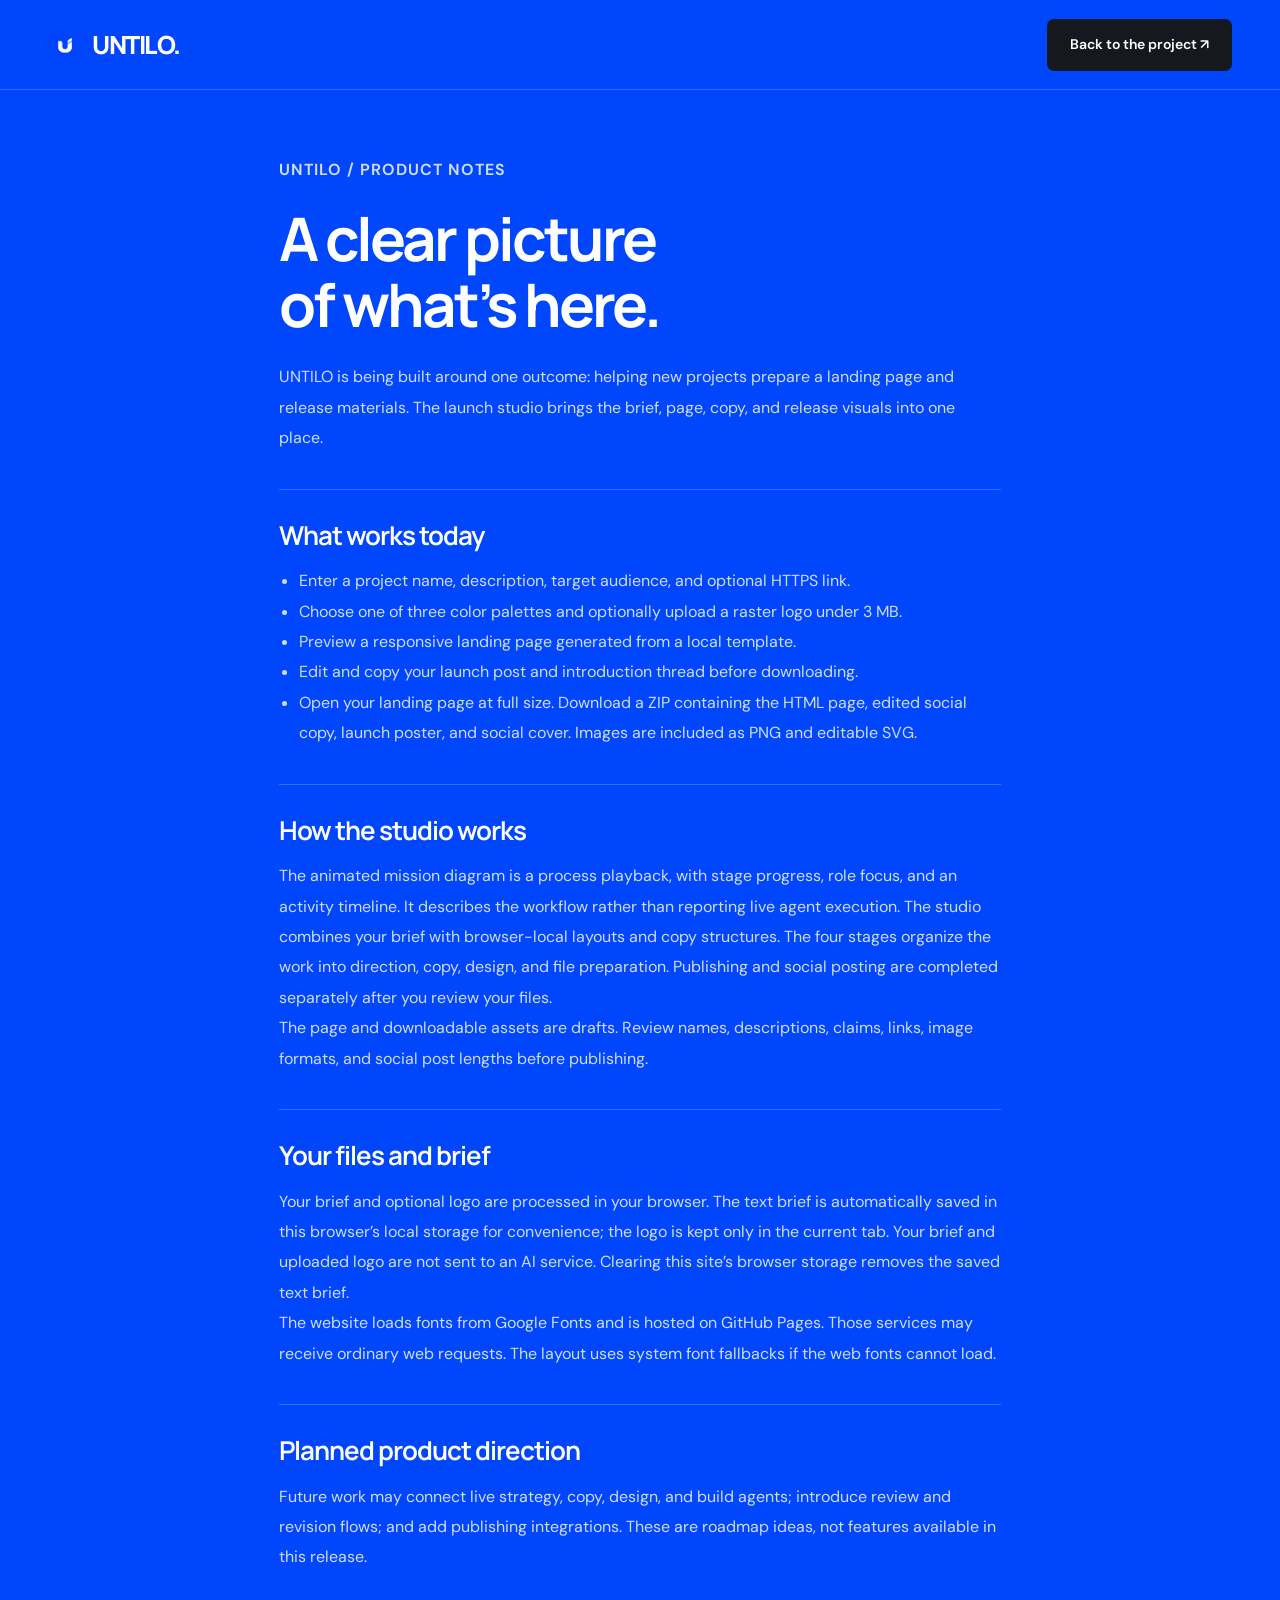
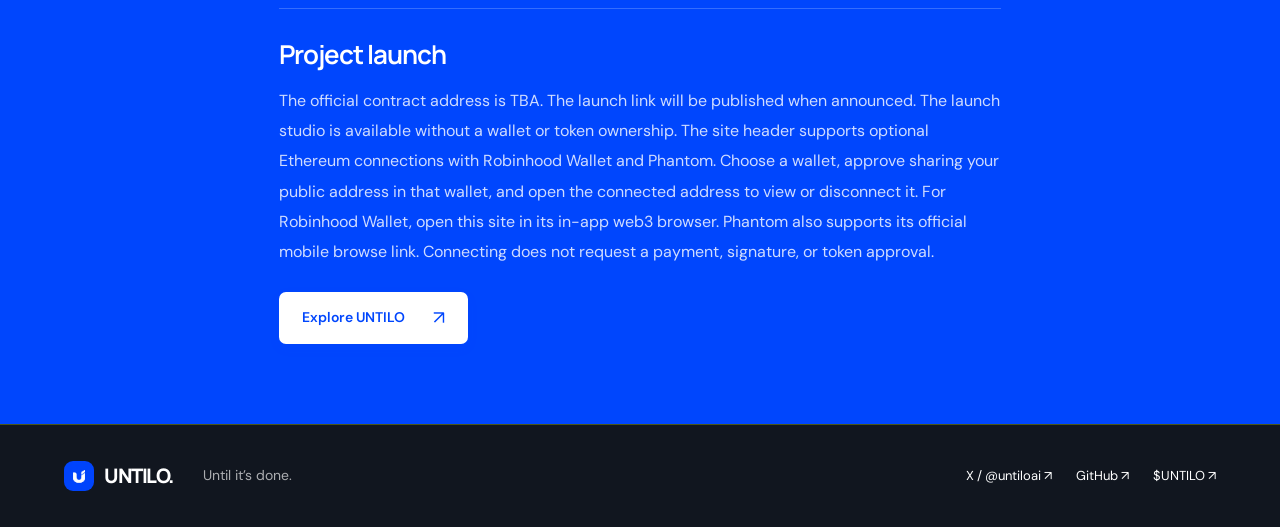
==== commit 70863deb: "Migrate frontend to Ethereum and Robinhood" ====
--- a/docs.html
+++ b/docs.html
@@ -1,2 +1,2 @@
 <!doctype html>
-<html lang="en"><head><meta charset="utf-8"><meta name="viewport" content="width=device-width, initial-scale=1"><meta name="theme-color" content="#0046fd"><meta name="description" content="UNTILO product notes: launch studio, launch kit contents, and the product roadmap."><title>Product notes &#8212; UNTILO</title><link rel="icon" href="untilo-logo.png"><link rel="stylesheet" href="styles.css?v=20261026-motion12"><link rel="stylesheet" href="polish.css?v=20261026-motion12"><style>.notes{max-width:850px;padding-top:65px;padding-bottom:80px}.notes h1{font-size:60px;letter-spacing:-3px;line-height:1.1;margin:20px 0 25px}.notes>p{font-size:15px;color:#727780}.notes section{border-top:1px solid #e3e6eb;padding-top:30px;margin-top:35px}.notes h2{font-size:26px;letter-spacing:-1px;margin-bottom:16px}.notes section p,.notes li{font-size:14px;line-height:1.9;color:#697383}.notes ul{padding-left:20px}.notes a:not(.button){color:#0046fd;text-decoration:underline;text-underline-offset:4px}.notes .button{margin-top:24px}.notes strong{color:#15181e}@media(max-width:640px){.notes{padding-top:40px}.notes h1{font-size:45px}.notes section p,.notes li{font-size:13px}}</style></head><body><header class="site-header"><a class="wordmark" href="index.html"><img src="untilo-logo.png" alt="" width="34" height="34"><span>UNTILO.</span></a><a class="button button-dark" href="index.html">Back to the project &#8599;</a></header><main class="section-wrap notes"><p class="eyebrow">UNTILO / PRODUCT NOTES</p><h1>A clear picture<br>of what&#8217;s here.</h1><p>UNTILO is being built around one outcome: helping new projects prepare a landing page and release materials. The launch studio brings the brief, page, copy, and release visuals into one place.</p><section><h2>What works today</h2><ul><li>Enter a project name, description, target audience, and optional HTTPS link.</li><li>Choose one of three color palettes and optionally upload a raster logo under 3 MB.</li><li>Preview a responsive landing page generated from a local template.</li><li>Edit and copy your launch post and introduction thread before downloading.</li><li>Open your landing page at full size. Download a ZIP containing the HTML page, edited social copy, launch poster, and social cover. Images are included as PNG and editable SVG.</li></ul></section><section><h2>How the studio works</h2><p>The animated mission diagram is a process playback, with stage progress, role focus, and an activity timeline. It describes the workflow rather than reporting live agent execution. The studio combines your brief with browser-local layouts and copy structures. The four stages organize the work into direction, copy, design, and file preparation. Publishing and social posting are completed separately after you review your files.</p><p>The page and downloadable assets are drafts. Review names, descriptions, claims, links, image formats, and social post lengths before publishing.</p></section><section><h2>Your files and brief</h2><p>Your brief and optional logo are processed in your browser. The text brief is automatically saved in this browser&#8217;s local storage for convenience; the logo is kept only in the current tab. Your brief and uploaded logo are not sent to an AI service. Clearing this site&#8217;s browser storage removes the saved text brief.</p><p>The website loads fonts from Google Fonts and is hosted on GitHub Pages. Those services may receive ordinary web requests. The layout uses system font fallbacks if the web fonts cannot load.</p></section><section><h2>Planned product direction</h2><p>Future work may connect live strategy, copy, design, and build agents; introduce review and revision flows; and add publishing integrations. These are roadmap ideas, not features available in this release.</p></section><section><h2>Project launch</h2><p>The official contract address is TBA. The launch link will be published when announced. The launch studio is available without a wallet or token ownership. The site header supports optional Solana connections with Backpack and Phantom. Choose a wallet, approve sharing your public address in that wallet, and open the connected address to view or disconnect it. Mobile browsers can open UNTILO inside the selected wallet using its official browse link. Connecting does not request a payment, signature, or token approval.</p></section><a class="button button-blue" href="index.html">Explore UNTILO <span>&#8599;</span></a></main><footer class="site-footer"><a class="wordmark" href="index.html"><img src="untilo-logo.png" alt="" width="30" height="30"><span>UNTILO.</span></a><span>Until it&#8217;s done.</span><div><a href="https://x.com/untiloai" target="_blank" rel="noopener noreferrer">X / @untiloai &#8599;</a><a href="https://github.com/GHOSTXrun/UNTILO" rel="noopener noreferrer" target="_blank">GitHub &#8599;</a><a href="index.html#launch">$UNTILO &#8599;</a></div></footer></body></html>
+<html lang="en"><head><meta charset="utf-8"><meta name="viewport" content="width=device-width, initial-scale=1"><meta name="theme-color" content="#0046fd"><meta name="description" content="UNTILO product notes: launch studio, launch kit contents, and the product roadmap."><title>Product notes &#8212; UNTILO</title><link rel="icon" href="untilo-logo.png"><link rel="stylesheet" href="styles.css?v=20261026-motion12"><link rel="stylesheet" href="polish.css?v=20261026-motion12"><style>.notes{max-width:850px;padding-top:65px;padding-bottom:80px}.notes h1{font-size:60px;letter-spacing:-3px;line-height:1.1;margin:20px 0 25px}.notes>p{font-size:15px;color:#727780}.notes section{border-top:1px solid #e3e6eb;padding-top:30px;margin-top:35px}.notes h2{font-size:26px;letter-spacing:-1px;margin-bottom:16px}.notes section p,.notes li{font-size:14px;line-height:1.9;color:#697383}.notes ul{padding-left:20px}.notes a:not(.button){color:#0046fd;text-decoration:underline;text-underline-offset:4px}.notes .button{margin-top:24px}.notes strong{color:#15181e}@media(max-width:640px){.notes{padding-top:40px}.notes h1{font-size:45px}.notes section p,.notes li{font-size:13px}}</style></head><body><header class="site-header"><a class="wordmark" href="index.html"><img src="untilo-logo.png" alt="" width="34" height="34"><span>UNTILO.</span></a><a class="button button-dark" href="index.html">Back to the project &#8599;</a></header><main class="section-wrap notes"><p class="eyebrow">UNTILO / PRODUCT NOTES</p><h1>A clear picture<br>of what&#8217;s here.</h1><p>UNTILO is being built around one outcome: helping new projects prepare a landing page and release materials. The launch studio brings the brief, page, copy, and release visuals into one place.</p><section><h2>What works today</h2><ul><li>Enter a project name, description, target audience, and optional HTTPS link.</li><li>Choose one of three color palettes and optionally upload a raster logo under 3 MB.</li><li>Preview a responsive landing page generated from a local template.</li><li>Edit and copy your launch post and introduction thread before downloading.</li><li>Open your landing page at full size. Download a ZIP containing the HTML page, edited social copy, launch poster, and social cover. Images are included as PNG and editable SVG.</li></ul></section><section><h2>How the studio works</h2><p>The animated mission diagram is a process playback, with stage progress, role focus, and an activity timeline. It describes the workflow rather than reporting live agent execution. The studio combines your brief with browser-local layouts and copy structures. The four stages organize the work into direction, copy, design, and file preparation. Publishing and social posting are completed separately after you review your files.</p><p>The page and downloadable assets are drafts. Review names, descriptions, claims, links, image formats, and social post lengths before publishing.</p></section><section><h2>Your files and brief</h2><p>Your brief and optional logo are processed in your browser. The text brief is automatically saved in this browser&#8217;s local storage for convenience; the logo is kept only in the current tab. Your brief and uploaded logo are not sent to an AI service. Clearing this site&#8217;s browser storage removes the saved text brief.</p><p>The website loads fonts from Google Fonts and is hosted on GitHub Pages. Those services may receive ordinary web requests. The layout uses system font fallbacks if the web fonts cannot load.</p></section><section><h2>Planned product direction</h2><p>Future work may connect live strategy, copy, design, and build agents; introduce review and revision flows; and add publishing integrations. These are roadmap ideas, not features available in this release.</p></section><section><h2>Project launch</h2><p>The official contract address is TBA. The launch link will be published when announced. The launch studio is available without a wallet or token ownership. The site header supports optional Ethereum connections with Robinhood Wallet and Phantom. Choose a wallet, approve sharing your public address in that wallet, and open the connected address to view or disconnect it. For Robinhood Wallet, open this site in its in-app web3 browser. Phantom also supports its official mobile browse link. Connecting does not request a payment, signature, or token approval.</p></section><a class="button button-blue" href="index.html">Explore UNTILO <span>&#8599;</span></a></main><footer class="site-footer"><a class="wordmark" href="index.html"><img src="untilo-logo.png" alt="" width="30" height="30"><span>UNTILO.</span></a><span>Until it&#8217;s done.</span><div><a href="https://x.com/untiloai" target="_blank" rel="noopener noreferrer">X / @untiloai &#8599;</a><a href="https://github.com/GHOSTXrun/UNTILO" rel="noopener noreferrer" target="_blank">GitHub &#8599;</a><a href="index.html#launch">$UNTILO &#8599;</a></div></footer></body></html>
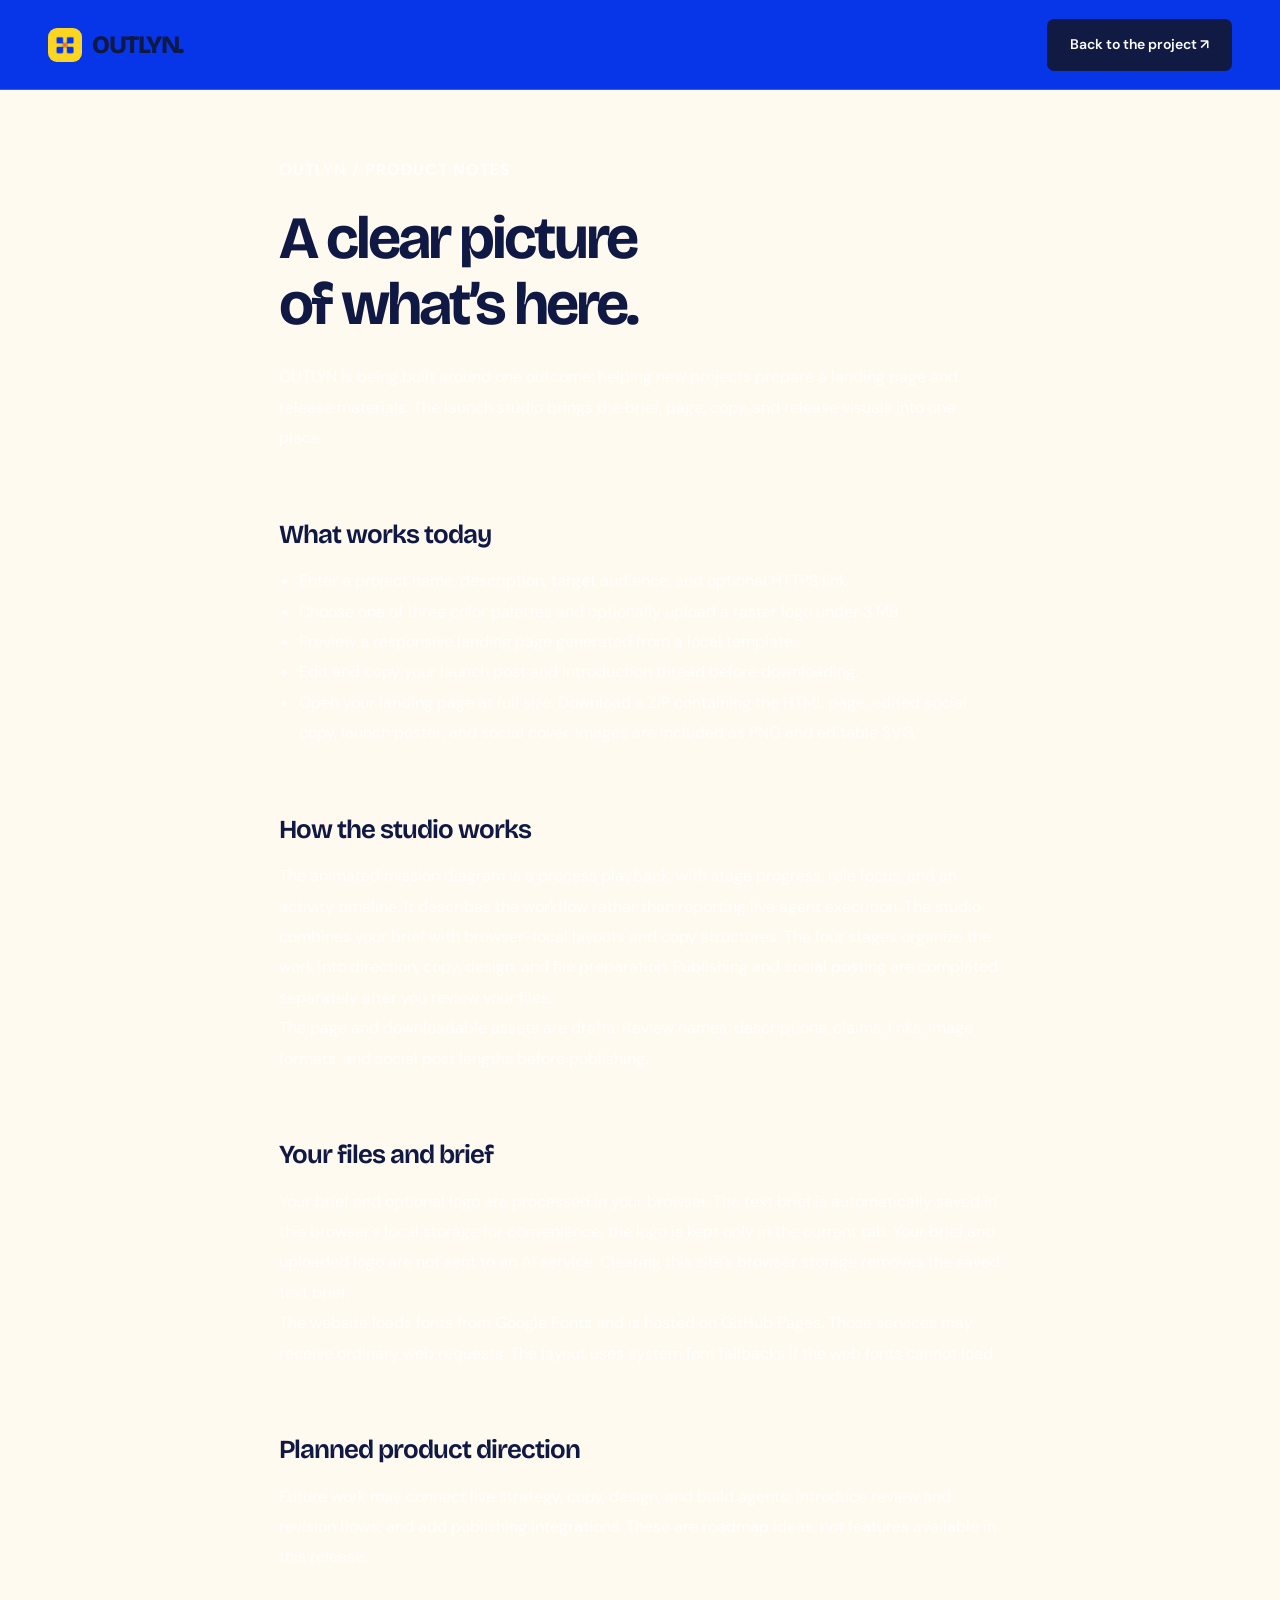
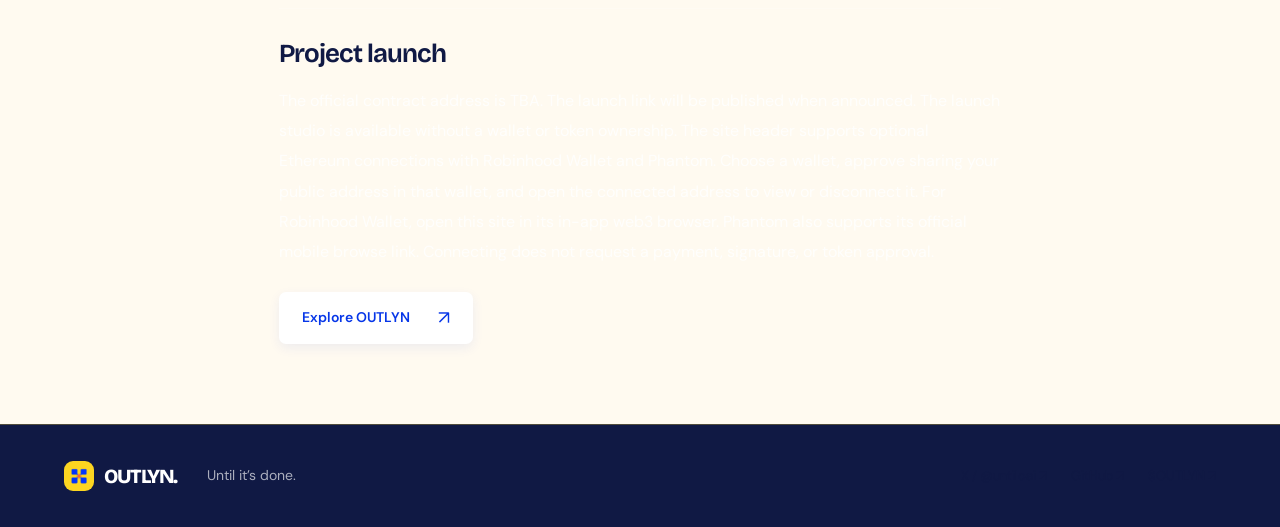
==== commit 66456423: "Rebrand launch site and studio as OUTLYN" ====
--- a/docs.html
+++ b/docs.html
@@ -1,2 +1,2 @@
 <!doctype html>
-<html lang="en"><head><meta charset="utf-8"><meta name="viewport" content="width=device-width, initial-scale=1"><meta name="theme-color" content="#0046fd"><meta name="description" content="UNTILO product notes: launch studio, launch kit contents, and the product roadmap."><title>Product notes &#8212; UNTILO</title><link rel="icon" href="untilo-logo.png"><link rel="stylesheet" href="styles.css?v=20261026-motion12"><link rel="stylesheet" href="polish.css?v=20261026-motion12"><style>.notes{max-width:850px;padding-top:65px;padding-bottom:80px}.notes h1{font-size:60px;letter-spacing:-3px;line-height:1.1;margin:20px 0 25px}.notes>p{font-size:15px;color:#727780}.notes section{border-top:1px solid #e3e6eb;padding-top:30px;margin-top:35px}.notes h2{font-size:26px;letter-spacing:-1px;margin-bottom:16px}.notes section p,.notes li{font-size:14px;line-height:1.9;color:#697383}.notes ul{padding-left:20px}.notes a:not(.button){color:#0046fd;text-decoration:underline;text-underline-offset:4px}.notes .button{margin-top:24px}.notes strong{color:#15181e}@media(max-width:640px){.notes{padding-top:40px}.notes h1{font-size:45px}.notes section p,.notes li{font-size:13px}}</style></head><body><header class="site-header"><a class="wordmark" href="index.html"><img src="untilo-logo.png" alt="" width="34" height="34"><span>UNTILO.</span></a><a class="button button-dark" href="index.html">Back to the project &#8599;</a></header><main class="section-wrap notes"><p class="eyebrow">UNTILO / PRODUCT NOTES</p><h1>A clear picture<br>of what&#8217;s here.</h1><p>UNTILO is being built around one outcome: helping new projects prepare a landing page and release materials. The launch studio brings the brief, page, copy, and release visuals into one place.</p><section><h2>What works today</h2><ul><li>Enter a project name, description, target audience, and optional HTTPS link.</li><li>Choose one of three color palettes and optionally upload a raster logo under 3 MB.</li><li>Preview a responsive landing page generated from a local template.</li><li>Edit and copy your launch post and introduction thread before downloading.</li><li>Open your landing page at full size. Download a ZIP containing the HTML page, edited social copy, launch poster, and social cover. Images are included as PNG and editable SVG.</li></ul></section><section><h2>How the studio works</h2><p>The animated mission diagram is a process playback, with stage progress, role focus, and an activity timeline. It describes the workflow rather than reporting live agent execution. The studio combines your brief with browser-local layouts and copy structures. The four stages organize the work into direction, copy, design, and file preparation. Publishing and social posting are completed separately after you review your files.</p><p>The page and downloadable assets are drafts. Review names, descriptions, claims, links, image formats, and social post lengths before publishing.</p></section><section><h2>Your files and brief</h2><p>Your brief and optional logo are processed in your browser. The text brief is automatically saved in this browser&#8217;s local storage for convenience; the logo is kept only in the current tab. Your brief and uploaded logo are not sent to an AI service. Clearing this site&#8217;s browser storage removes the saved text brief.</p><p>The website loads fonts from Google Fonts and is hosted on GitHub Pages. Those services may receive ordinary web requests. The layout uses system font fallbacks if the web fonts cannot load.</p></section><section><h2>Planned product direction</h2><p>Future work may connect live strategy, copy, design, and build agents; introduce review and revision flows; and add publishing integrations. These are roadmap ideas, not features available in this release.</p></section><section><h2>Project launch</h2><p>The official contract address is TBA. The launch link will be published when announced. The launch studio is available without a wallet or token ownership. The site header supports optional Ethereum connections with Robinhood Wallet and Phantom. Choose a wallet, approve sharing your public address in that wallet, and open the connected address to view or disconnect it. For Robinhood Wallet, open this site in its in-app web3 browser. Phantom also supports its official mobile browse link. Connecting does not request a payment, signature, or token approval.</p></section><a class="button button-blue" href="index.html">Explore UNTILO <span>&#8599;</span></a></main><footer class="site-footer"><a class="wordmark" href="index.html"><img src="untilo-logo.png" alt="" width="30" height="30"><span>UNTILO.</span></a><span>Until it&#8217;s done.</span><div><a href="https://x.com/untiloai" target="_blank" rel="noopener noreferrer">X / @untiloai &#8599;</a><a href="https://github.com/GHOSTXrun/UNTILO" rel="noopener noreferrer" target="_blank">GitHub &#8599;</a><a href="index.html#launch">$UNTILO &#8599;</a></div></footer></body></html>
+<html lang="en"><head><meta charset="utf-8"><meta name="viewport" content="width=device-width, initial-scale=1"><meta name="theme-color" content="#0636e8"><meta name="description" content="OUTLYN product notes: launch studio, launch kit contents, and the product roadmap."><title>Product notes &#8212; OUTLYN</title><link rel="icon" href="outlyn-logo.png"><link rel="stylesheet" href="styles.css?v=outlyn"><link rel="stylesheet" href="polish.css?v=outlyn"><style>.notes{max-width:850px;padding-top:65px;padding-bottom:80px}.notes h1{font-size:60px;letter-spacing:-3px;line-height:1.1;margin:20px 0 25px}.notes>p{font-size:15px;color:#727780}.notes section{border-top:1px solid #e3e6eb;padding-top:30px;margin-top:35px}.notes h2{font-size:26px;letter-spacing:-1px;margin-bottom:16px}.notes section p,.notes li{font-size:14px;line-height:1.9;color:#697383}.notes ul{padding-left:20px}.notes a:not(.button){color:#0636e8;text-decoration:underline;text-underline-offset:4px}.notes .button{margin-top:24px}.notes strong{color:#111a43}@media(max-width:640px){.notes{padding-top:40px}.notes h1{font-size:45px}.notes section p,.notes li{font-size:13px}}body{background:#fffaf0;color:#101944}.notes a:not(.button){color:#0636e8}.notes h1,.notes h2{font-family:var(--display)}</style></head><body><header class="site-header"><a class="wordmark" href="index.html"><img src="outlyn-logo.png" alt="" width="34" height="34"><span>OUTLYN.</span></a><a class="button button-dark" href="index.html">Back to the project &#8599;</a></header><main class="section-wrap notes"><p class="eyebrow">OUTLYN / PRODUCT NOTES</p><h1>A clear picture<br>of what&#8217;s here.</h1><p>OUTLYN is being built around one outcome: helping new projects prepare a landing page and release materials. The launch studio brings the brief, page, copy, and release visuals into one place.</p><section><h2>What works today</h2><ul><li>Enter a project name, description, target audience, and optional HTTPS link.</li><li>Choose one of three color palettes and optionally upload a raster logo under 3 MB.</li><li>Preview a responsive landing page generated from a local template.</li><li>Edit and copy your launch post and introduction thread before downloading.</li><li>Open your landing page at full size. Download a ZIP containing the HTML page, edited social copy, launch poster, and social cover. Images are included as PNG and editable SVG.</li></ul></section><section><h2>How the studio works</h2><p>The animated mission diagram is a process playback, with stage progress, role focus, and an activity timeline. It describes the workflow rather than reporting live agent execution. The studio combines your brief with browser-local layouts and copy structures. The four stages organize the work into direction, copy, design, and file preparation. Publishing and social posting are completed separately after you review your files.</p><p>The page and downloadable assets are drafts. Review names, descriptions, claims, links, image formats, and social post lengths before publishing.</p></section><section><h2>Your files and brief</h2><p>Your brief and optional logo are processed in your browser. The text brief is automatically saved in this browser&#8217;s local storage for convenience; the logo is kept only in the current tab. Your brief and uploaded logo are not sent to an AI service. Clearing this site&#8217;s browser storage removes the saved text brief.</p><p>The website loads fonts from Google Fonts and is hosted on GitHub Pages. Those services may receive ordinary web requests. The layout uses system font fallbacks if the web fonts cannot load.</p></section><section><h2>Planned product direction</h2><p>Future work may connect live strategy, copy, design, and build agents; introduce review and revision flows; and add publishing integrations. These are roadmap ideas, not features available in this release.</p></section><section><h2>Project launch</h2><p>The official contract address is TBA. The launch link will be published when announced. The launch studio is available without a wallet or token ownership. The site header supports optional Ethereum connections with Robinhood Wallet and Phantom. Choose a wallet, approve sharing your public address in that wallet, and open the connected address to view or disconnect it. For Robinhood Wallet, open this site in its in-app web3 browser. Phantom also supports its official mobile browse link. Connecting does not request a payment, signature, or token approval.</p></section><a class="button button-blue" href="index.html">Explore OUTLYN <span>&#8599;</span></a></main><footer class="site-footer"><a class="wordmark" href="index.html"><img src="outlyn-logo.png" alt="" width="30" height="30"><span>OUTLYN.</span></a><span>Until it&#8217;s done.</span><div><a href="https://x.com/untiloai" target="_blank" rel="noopener noreferrer">X / @untiloai &#8599;</a><a href="https://github.com/GHOSTXrun/UNTILO" rel="noopener noreferrer" target="_blank">GitHub &#8599;</a><a href="index.html#launch">$OUTLYN &#8599;</a></div></footer></body></html>
--- a/styles.css
+++ b/styles.css
@@ -1,6 +1,6 @@
 @charset "UTF-8";
-@import url('https://fonts.googleapis.com/css2?family=DM+Sans:wght@400;450;500;550;600;650;700&family=Manrope:wght@400;500;600;650;700;750;800&display=swap');
-:root{--blue:#0046fd;--ink:#15181e;--muted:#727780;--line:#e3e6eb;--paper:#f7f8fa;--font:'DM Sans',Arial,sans-serif;--display:'Manrope',Arial,sans-serif}*{box-sizing:border-box}html{scroll-behavior:smooth;scroll-padding-top:100px}body{margin:0;color:var(--ink);background:#fff;font-family:var(--font);-webkit-font-smoothing:antialiased}button,input,textarea,select{font:inherit}button,a{-webkit-tap-highlight-color:transparent}button{cursor:pointer}a{color:inherit;text-decoration:none}button:disabled{cursor:not-allowed}button:focus-visible,a:focus-visible,summary:focus-visible,input:focus-visible,select:focus-visible,textarea:focus-visible{outline:3px solid #749aff;outline-offset:4px}button{color:inherit}img{max-width:100%}button{border:0}p{line-height:1.7}h1,h2,h3,p{margin:0}h1,h2,h3{font-family:var(--display)}[hidden]{display:none!important}.section-wrap{max-width:1376px;margin:auto;padding-left:64px;padding-right:64px}.site-header{height:90px;display:flex;align-items:center;justify-content:space-between;gap:25px;padding:0 48px;max-width:1600px;margin:auto;border-bottom:1px solid var(--line);background:#fff}.wordmark{display:flex;align-items:center;gap:10px;font:800 25px var(--display);letter-spacing:-1.5px}.wordmark img{border-radius:9px;object-fit:cover}.wordmark-dot{color:var(--blue)}.site-header nav{display:flex;align-items:center;gap:35px;font-size:13px;font-weight:500}.site-header nav a:hover,.site-footer a:hover{color:var(--blue)}.nav-tag{font-size:8px;font-weight:700;vertical-align:middle;background:#edf2ff;padding:4px 5px;margin-left:4px;color:var(--blue);border-radius:3px;letter-spacing:.04em}.button{display:inline-flex;justify-content:center;align-items:center;gap:28px;min-height:50px;padding:0 22px;border-radius:7px;font-weight:600;font-size:13px;transition:background .2s,transform .2s}.button:hover:not(:disabled){transform:translateY(-2px)}.button span{font-size:19px;font-weight:400}.button-dark{background:var(--ink);color:#fff}.button-dark:hover{background:#303744}.button-blue{background:var(--blue);color:#fff;box-shadow:0 4px 12px #0046fd12}.button-blue:hover{background:#0038d6}.button-outline{border:1px solid var(--line);background:white}.button-outline:hover{background:var(--paper)}.text-link{display:inline-flex;align-items:center;gap:20px;font-size:13px;font-weight:600;background:none;padding:0}.text-link span{font-size:19px}.mobile-menu{display:none;background:none;font-size:24px}.hero{display:grid;grid-template-columns:1fr 1.05fr;gap:50px;padding-top:67px;padding-bottom:72px;align-items:center;min-height:720px}.announcement{display:inline-flex;align-items:center;gap:9px;font-size:9px;letter-spacing:1.1px;font-weight:700}.announcement>span:last-child{margin-left:4px;font-size:14px}.status-dot{display:inline-block;flex:0 0 6px;width:6px;height:6px;background:var(--blue);border-radius:50%;box-shadow:0 0 0 4px #0046fd0c}.hero h1{font-size:clamp(64px,6.2vw,91px);line-height:1.06;letter-spacing:-5px;font-weight:750;margin-top:28px;margin-bottom:25px}.hero-em{position:relative;white-space:nowrap}.hero-em svg{position:absolute;left:-2px;bottom:-17px;width:100%;height:22px;fill:none;stroke:var(--blue);stroke-width:4;stroke-linecap:round}.blue{color:var(--blue)}.hero-description{font-size:15px;max-width:365px;color:#656b75;margin-top:33px;line-height:1.8}.hero-actions{display:flex;align-items:center;gap:27px;margin-top:27px}.hero-footnote{display:flex;gap:14px;align-items:center;margin-top:34px;font-size:10px;font-weight:600}.hero-footnote small{display:block;font-size:9px;color:var(--muted);font-weight:400;margin-top:4px}.stacked-avatars{display:flex;padding-right:2px}.stacked-avatars i{display:grid;place-items:center;font:600 10px var(--display);font-style:normal;border-radius:50%;width:28px;height:28px;border:2px solid white;margin-left:-7px;background:#e1e9ff;color:var(--blue)}.stacked-avatars i:first-child{margin:0;background:#181d2c;color:#fff}.stacked-avatars i:nth-child(3){background:#d7ecd4;color:#315127}.stacked-avatars i:last-child{background:#f9e5d4;color:#79532e}.hero-art{position:relative;height:540px;background-color:#f0f4fc;background-image:radial-gradient(#bac9e070 .8px,transparent .8px);background-size:18px 18px;border:1px solid #e5eaf3;border-radius:14px;padding:24px 22px;overflow:hidden}.art-label{display:flex;align-items:center;gap:9px;font-size:8px;letter-spacing:1px;font-weight:600;color:#51617c}.art-label>span:last-child{margin-left:auto;font-size:7px;color:#8e98aa}.brief-float{position:relative;display:flex;align-items:center;gap:12px;background:#fff;border:1px solid #e2e7ef;box-shadow:0 10px 25px #223c7710;padding:16px;border-radius:9px;width:235px;z-index:2;transform:rotate(-5deg);margin-top:33px;margin-left:5px}.mini-icon{display:grid;place-items:center;color:var(--blue);background:#edf2ff;width:34px;height:34px;border-radius:7px;font-size:22px}.brief-float small,.asset-float small{display:block;font-size:7px;letter-spacing:1px;color:#7d8797;margin-bottom:5px;font-weight:600}.brief-float strong{font:650 15px var(--display);letter-spacing:-.5px}.brief-spark{margin-left:auto;color:var(--blue);font-size:25px}.browser-mock{position:absolute;top:159px;left:37px;width:calc(100% - 50px);background:white;border:1px solid #d5dce9;border-radius:10px;overflow:hidden;box-shadow:0 18px 45px #25406b1a;transform:rotate(-2deg)}.browser-top{height:30px;display:flex;align-items:center;justify-content:space-between;padding:0 12px;border-bottom:1px solid #e4e7ee;color:#9a9faa;font-size:7px;background:#fcfdff}.window-dots{display:flex;gap:4px}.window-dots i{width:4px;height:4px;background:#d9dfe9;border-radius:50%}.window-dots i:first-child{background:#adbde4}.mock-content{background:#fbfcff;padding:17px 22px}.mock-nav{display:flex;justify-content:space-between;align-items:center;font-size:7px}.mock-nav>b{font-size:14px;font-family:var(--display);letter-spacing:-1px;display:flex;gap:4px;align-items:center}.mock-mark{display:inline-grid;place-items:center;background:var(--blue);border-radius:5px;color:white;width:17px;height:17px;font-style:italic}.mock-nav i{font-style:normal;background:#eff2f8;padding:6px;border-radius:3px}.mock-hero{position:relative;padding:27px 0 24px}.mock-eyebrow{font-size:5px;letter-spacing:1px;font-weight:600;color:#68799b}.mock-hero h2{font-size:28px;line-height:1.1;letter-spacing:-1.6px;margin-top:9px;position:relative;z-index:1}.mock-hero h2 em{font-style:normal;color:var(--blue)}.mock-hero p{font-size:6px;color:#798293;margin:10px 0 12px;position:relative;z-index:1}.mock-button{font-size:6px;padding:8px 10px;background:var(--blue);color:white;display:inline-block;border-radius:3px;position:relative;z-index:1}.orb{position:absolute;right:0;top:28px;width:39%;aspect-ratio:1;display:grid;place-items:center;border:1px solid #c5d5ff;border-radius:50%;background:radial-gradient(circle at 30% 20%,#eff6ff,#bfd0ff 70%,#407aff);box-shadow:inset -10px -8px 20px #0046fd30,0 10px 25px #0046fd15;transform:rotate(-20deg)}.orb div{position:absolute;width:85%;height:42%;border-radius:50%;border:1px solid #fff9;transform:rotate(35deg)}.orb span{color:var(--blue);font:800 82px var(--display);font-style:italic;opacity:.8;transform:translateY(-8px)}.mock-bottom{border-top:1px solid #e5e9f1;padding-top:12px;display:flex;justify-content:space-between;font-size:5px;letter-spacing:.5px;color:#8c95a3}.asset-float{position:absolute;right:16px;bottom:56px;z-index:2;display:flex;align-items:center;gap:12px;padding:16px;background:white;border:1px solid #dce4ed;border-radius:9px;box-shadow:0 10px 30px #25406b16;transform:rotate(3deg)}.asset-icon{width:37px;height:43px;display:grid;place-items:center;font-size:24px;color:var(--blue);background:#ecf2ff;border:1px solid #d5e1ff;border-radius:4px}.asset-float strong{display:block;font-size:12px;letter-spacing:-.3px}.asset-float div>span{display:block;font-size:7px;color:#8790a0;margin-top:5px}.check-circle{display:inline-grid;place-items:center;width:23px;height:23px;border-radius:50%;background:#e9f3ea;color:#4c8154;font-size:12px}.art-bottom{position:absolute;bottom:18px;left:22px;right:22px;display:flex;justify-content:space-between;align-items:center;font-size:7px;color:#8290a5;letter-spacing:1.5px}.art-bottom>span:last-child{font-size:22px;color:var(--blue)}.capability-strip{display:flex;justify-content:center;align-items:center;gap:34px;border-top:1px solid var(--line);border-bottom:1px solid var(--line);padding:25px 30px;background:#fbfcfe}.capability-strip>span{font-size:8px;color:#8b929e;letter-spacing:1px}.capability-strip>b{font-size:12px;font-weight:550;white-space:nowrap}.capability-strip>i{font-size:18px;color:var(--blue);font-style:normal}.capability-strip>span:last-child{margin-left:16px}.process-section{padding-top:100px;padding-bottom:100px}.eyebrow{font-size:9px;letter-spacing:1.6px;font-weight:650;color:var(--blue);line-height:1.5}.section-heading-row{display:flex;justify-content:space-between;align-items:flex-end;gap:40px;margin-top:22px}h2{font-size:45px;letter-spacing:-2px;line-height:1.18;font-weight:650}.section-heading-row>p{font-size:13px;color:var(--muted);padding-bottom:3px}.process-grid{display:grid;grid-template-columns:repeat(3,1fr);margin-top:47px;border:1px solid var(--line);border-radius:10px;overflow:hidden}.process-grid article{padding:27px 30px 24px;border-right:1px solid var(--line)}.process-grid article:last-child{border:0}.step-top{display:flex;justify-content:space-between;align-items:center;font-size:11px;color:#8c929c}.process-symbol{display:grid;place-items:center;background:#f1f5ff;border:1px solid #e4ebfc;border-radius:9px;width:41px;height:41px;font-size:25px;color:var(--blue)}.process-grid h3{font-size:18px;font-weight:650;letter-spacing:-.5px;margin:32px 0 13px}.process-grid p{font-size:12px;color:var(--muted);max-width:265px;min-height:62px}.step-label{display:block;font-size:8px;letter-spacing:1.2px;color:#9a9fa8;margin-top:30px}.kit-section{background:var(--paper);padding:83px 0 95px;border-top:1px solid var(--line);border-bottom:1px solid var(--line)}.kit-section .section-heading-row .text-link{padding-bottom:5px}.kit-grid{display:grid;grid-template-columns:1.12fr 1fr 1fr;gap:20px;margin-top:38px}.kit-card{border:1px solid #e0e4ec;background:white;border-radius:10px;overflow:hidden}.card-caption{display:flex;justify-content:space-between;gap:8px;padding:18px 17px;font-size:7px;color:#6f798a;letter-spacing:.6px}.card-caption>span:last-child{color:#9ca4b0}.page-visual{height:281px;background:#eef0e8;position:relative;margin:0 12px;padding:23px 20px;overflow:hidden;border-radius:5px}.page-visual-nav{display:flex;justify-content:space-between;align-items:center}.page-visual-nav>b{font:750 20px var(--display);letter-spacing:-1px}.page-visual-nav>b>span{font-size:8px;vertical-align:top;margin-left:2px}.page-visual-nav>span{font-size:5px;color:#7e8275}.page-visual h3{font-size:31px;letter-spacing:-1.6px;line-height:1.06;margin-top:29px;position:relative;z-index:1}.page-visual h3 em{font-family:Georgia,serif;font-weight:400}.visual-ribbon{position:absolute;right:-28px;bottom:14px;width:130px;height:185px;transform:rotate(-25deg)}.visual-ribbon i{display:block;position:absolute;width:85px;height:160px;border:17px solid #a9bc72;border-radius:50%;top:0}.visual-ribbon i:nth-child(2){left:35px;border-color:#c0cc98}.visual-ribbon i:nth-child(3){left:69px;border-color:#d2dcb3}.visual-pill{display:inline-block;font-size:5px;margin-top:19px;padding:8px 10px;background:#252c1c;color:#fff;border-radius:3px;position:relative;z-index:1}.kit-card-footer{padding:24px 20px 28px}.kit-card-footer h3{font-size:15px;font-weight:650;letter-spacing:-.4px;margin-bottom:9px}.kit-card-footer p{font-size:11px;color:var(--muted);line-height:1.75}.social-visual{height:281px;margin:0 12px;background:#fcfcfd;border:1px solid #e9edf3;padding:17px 16px;border-radius:5px}.social-profile{display:flex;gap:7px;align-items:center}.profile-logo{display:grid;place-items:center;width:25px;height:25px;background:var(--blue);color:white;border-radius:50%;font:700 21px var(--display)}.social-profile b{display:block;font-size:8px}.social-profile small{display:block;font-size:6px;color:#8b919e;margin-top:3px}.social-profile>span:last-child{margin-left:auto;font-size:14px}.social-visual>p{font-size:10px;line-height:1.4;margin:13px 0}.social-thumb{height:102px;background:#dce6ff;border-radius:5px;display:flex;justify-content:space-between;align-items:center;padding:15px;color:var(--blue);overflow:hidden}.social-thumb>span{font:750 25px/.95 var(--display);letter-spacing:-1.5px}.social-thumb>span i{font-style:normal;color:#1c2851}.social-thumb>b{font-size:62px;font-weight:400;line-height:1;transform:rotate(-10deg)}.social-meta{font-size:10px;color:#848e9e;margin-top:12px;display:flex;justify-content:space-between;align-items:center}.social-meta>span{font-size:5px;letter-spacing:.6px}.poster-visual{height:281px;margin:0 12px;background:var(--blue);color:white;border-radius:5px;position:relative;overflow:hidden;padding:20px}.poster-visual>span{font-size:6px;letter-spacing:1px}.poster-star{position:absolute;font-size:190px;line-height:1;right:-14px;top:29px;color:#c2d6ff;font-family:Arial,sans-serif;transform:rotate(12deg)}.poster-visual>div:last-child{position:absolute;bottom:19px;left:20px;right:20px}.poster-visual b{display:block;font:650 45px/.93 var(--display);letter-spacing:-2px}.poster-visual>div:last-child>span{display:block;margin-top:18px;border-top:1px solid #ffffff50;padding-top:10px;font-size:6px;letter-spacing:1px}.team-section{padding-top:100px;padding-bottom:100px;display:grid;grid-template-columns:1fr 1fr;gap:100px;align-items:center}.team-copy h2{margin-top:20px}.team-copy>p:not(.eyebrow){font-size:13px;color:#66707c;max-width:360px;margin-top:22px}.team-copy>p.muted{font-size:11px;color:#9299a4;margin-top:15px}.team-copy .button{margin-top:26px}.team-board{border:1px solid var(--line);padding:21px 25px;border-radius:12px;box-shadow:0 12px 40px #1c2e4f05;position:relative}.team-board:before{content:'';position:absolute;inset:12px -10px -12px 10px;border:1px solid #e9edf5;border-radius:12px;z-index:-1;background:#fafbfe}.team-board-heading{display:flex;justify-content:space-between;align-items:center;font-size:8px;letter-spacing:.7px;padding-bottom:18px;border-bottom:1px solid var(--line)}.pill-blue{background:#eef3ff;color:var(--blue);font-size:7px;padding:5px 7px;border-radius:4px}.team-role{display:flex;align-items:center;gap:15px;padding:17px 0;border-bottom:1px solid #eef0f4}.role-icon{display:grid;place-items:center;width:40px;height:40px;border:1px solid #dfe7f9;background:#f4f7ff;color:var(--blue);font:650 15px var(--display);border-radius:8px}.team-role:nth-child(3) .role-icon{background:#f5f0ff;color:#7750b2;border-color:#e9e0f9}.team-role:nth-child(4) .role-icon{background:#f0f5eb;color:#688349;border-color:#e1ead8}.team-role:nth-child(5) .role-icon{background:#fff4e9;color:#ae7c47;border-color:#f1e5d4}.team-role h3{font-size:13px;letter-spacing:-.3px;font-weight:650}.team-role p{font-size:10px;color:#9197a2;margin-top:3px}.team-role>span:last-child{margin-left:auto;font-size:9px;color:#b2b7c0}.team-outcome{display:flex;align-items:center;gap:8px;padding-top:20px;font-size:7px;color:#7f8999;letter-spacing:.4px}.team-outcome .check-circle{width:18px;height:18px;font-size:10px}.team-outcome b{font-size:7px;margin-left:auto;color:var(--blue);font-weight:550}.launch-section{background:#0c1324;color:white;position:relative;overflow:hidden}.launch-section:after{content:'U';position:absolute;right:-40px;top:-190px;font:800 650px var(--display);color:#ffffff02;pointer-events:none}.launch-inner{padding-top:75px;padding-bottom:75px;display:grid;grid-template-columns:1fr .85fr;gap:120px;align-items:center}.launch-section .eyebrow{color:#9db7ff}.launch-section h2{margin-top:22px;font-size:52px;letter-spacing:-2.5px}.launch-section h2>span{color:#85a7ff}.launch-section p{font-size:14px;color:#a8b2c8;margin-top:17px}.launch-section p strong{color:#d0ffbc;font-weight:500}.launch-meta{display:flex;gap:42px;margin-top:30px}.launch-meta>span{font-size:7px;letter-spacing:1px;color:#71819d}.launch-meta b{display:block;margin-top:9px;font-size:9px;color:#d5dcec;font-weight:500;letter-spacing:.5px}.token-panel{position:relative;z-index:1;background:#172033;border:1px solid #2d374d;border-radius:12px;padding:25px}.token-panel-top{display:flex;align-items:center;gap:12px}.token-panel img{border-radius:11px}.token-panel-top b{display:block;font:750 19px var(--display);letter-spacing:-.6px}.token-panel-top div>span{display:block;font-size:7px;letter-spacing:1px;color:#8393b1;margin-top:5px}.pending-dot{display:block;width:7px;height:7px;border-radius:50%;background:#bfe99d;margin-left:auto;box-shadow:0 0 0 5px #bfe99d0c}.ca-label{font-size:7px;letter-spacing:1.2px;color:#8798b7;margin-top:27px}.ca-row{display:flex;justify-content:space-between;align-items:center;border-bottom:1px solid #303a4e;margin-top:9px;padding-bottom:13px}.ca-row strong{font:600 25px var(--display);letter-spacing:-1px}.ca-row>span{font-size:7px;border:1px solid #40506d;border-radius:4px;padding:5px 7px;color:#a6b6d1}.token-panel>p{font-size:10px;color:#8f9cb5;line-height:1.7;margin-top:13px}.token-pending{background:#27344e;color:#8e9fbc;justify-content:space-between;width:100%;font-size:11px;min-height:43px;margin-top:20px}.faq-section{display:grid;grid-template-columns:.8fr 1fr;gap:90px;padding-top:100px;padding-bottom:100px}.faq-section h2{margin-top:21px}.faq-list details{border-bottom:1px solid var(--line)}.faq-list details:first-child{border-top:1px solid var(--line)}.faq-list summary{display:flex;justify-content:space-between;gap:24px;align-items:center;cursor:pointer;padding:22px 0;font-size:13px;font-weight:600;list-style:none}.faq-list summary::-webkit-details-marker{display:none}.faq-list summary>span{font-size:20px;color:#8c95a5;font-weight:400}.faq-list details[open] summary>span{transform:rotate(45deg);color:var(--blue)}.faq-list p{font-size:12px;color:var(--muted);padding:0 30px 23px 0}.closing-section{text-align:center;padding-top:60px;padding-bottom:67px;background:#f4f7ff;border:1px solid #e3eaff;border-radius:12px;position:relative;overflow:hidden;max-width:1248px;margin-bottom:80px}.closing-section h2{font-size:60px;letter-spacing:-3px;line-height:1.08;margin:23px 0 28px}.closing-section h2 em{font-style:normal;color:var(--blue)}.closing-note{display:block;font-size:7px;letter-spacing:1.5px;color:#8e9ab0;margin-top:23px}.closing-star{position:absolute;font-size:220px;color:#e2eaff;left:-49px;top:42px;line-height:1;transform:rotate(10deg)}.site-footer{max-width:1376px;margin:auto;padding:30px 64px 33px;display:flex;gap:30px;align-items:center;border-top:1px solid var(--line)}.site-footer .wordmark{font-size:20px}.site-footer>span{font-size:11px;color:#8c929c}.site-footer>div{display:flex;gap:23px;margin-left:auto;font-size:10px}.site-footer>small{font-size:8px;color:#9ca2ad}.skip-link{position:fixed;top:-100px;left:20px;background:white;padding:12px;z-index:20}.skip-link:focus{top:10px}dialog{border:1px solid var(--line);padding:0;border-radius:15px;max-width:1080px;width:calc(100% - 48px);max-height:90dvh;overflow:auto;color:var(--ink);box-shadow:0 25px 100px #0d1f4c40}dialog::backdrop{background:#111d3e80;backdrop-filter:blur(6px)}.studio-header{display:flex;justify-content:space-between;align-items:center;gap:20px;padding:27px 30px 22px}.studio-header h2{font-size:25px;letter-spacing:-.8px;margin-top:7px}.studio-header .eyebrow{font-size:8px}.icon-button{background:#f2f4f8;width:33px;height:33px;border-radius:50%;font-size:24px;line-height:1;flex-shrink:0}.studio-workspace-note{display:flex;align-items:center;gap:10px;background:#f2f6ff;border-top:1px solid #e2eaff;border-bottom:1px solid #e2eaff;padding:11px 30px;font-size:8px;font-weight:600;color:var(--blue);letter-spacing:.5px}.studio-workspace-note>span:last-child{margin-left:auto;color:#7284a3;font-weight:400;letter-spacing:0}.studio-layout{display:grid;grid-template-columns:1fr 1fr}.studio-layout>form{padding:25px 30px 29px;border-right:1px solid var(--line)}.studio-layout label{display:flex;justify-content:space-between;align-items:center;gap:10px;font-size:11px;font-weight:600;margin:16px 0 8px}.studio-layout label:first-child{margin-top:0}.studio-layout label>span{color:#a8b2c5;font-size:9px}.studio-layout label>small{font-size:8px;color:#929dad;font-weight:400}.studio-layout input,.studio-layout textarea,.studio-layout select{width:100%;border:1px solid #dfe4ed;border-radius:5px;background:white;font-size:12px;padding:11px;color:var(--ink);outline-offset:2px}.studio-layout textarea{resize:vertical;min-height:83px;max-height:220px}.studio-layout input::placeholder,.studio-layout textarea::placeholder{color:#a0a8b6;font-size:11px}.form-two{display:grid;grid-template-columns:1fr 1fr;gap:13px;margin-top:16px}.studio-layout input[type=file]{font-size:10px;padding:8px;max-width:100%}.studio-layout input[type=file]::file-selector-button{font:inherit;border:0;background:#edf2ff;padding:6px;color:var(--blue);margin-right:9px;border-radius:3px;cursor:pointer}.file-status{font-size:9px;color:#929cac;line-height:1.5;margin-top:6px}.form-submit{width:100%;justify-content:space-between;margin-top:19px}.sample-button{background:none;display:block;margin:13px auto 0;font-size:10px;color:#7e8ba0;text-decoration:underline;text-underline-offset:3px}.studio-output{padding:25px;background:#fbfcff;min-width:0}.output-heading{display:flex;justify-content:space-between;gap:10px;font-size:8px;color:#73809a;letter-spacing:.7px}.output-heading>span:last-child{color:var(--blue);font-size:7px}.progress-list{display:grid;grid-template-columns:1fr 1fr;gap:9px;margin:17px 0 20px;padding:0;list-style:none}.progress-list li{display:flex;align-items:center;gap:7px;border:1px solid #e6eaf2;background:white;border-radius:6px;padding:9px;transition:border-color .2s,background .2s}.progress-list li>span{display:grid;place-items:center;width:25px;height:25px;background:#f1f4fa;color:#8a97b0;font:600 10px var(--display);border-radius:5px}.progress-list li b{display:block;font-size:9px;font-weight:600}.progress-list li small{display:block;font-size:7px;color:#929daf;margin-top:3px}.progress-list li i{font-size:11px;color:#a7b3c9;margin-left:auto;font-style:normal}.progress-list li.active{border-color:#96b3ff;background:#f2f6ff}.progress-list li.active>span{color:white;background:var(--blue)}.progress-list li.done i{color:#589b65}.progress-list li.done{border-color:#d4e5d9}#output-empty{padding:65px 20px 80px;text-align:center;border:1px dashed #dce3ef;border-radius:8px}#output-empty>span{display:grid;place-items:center;margin:auto auto 17px;width:50px;height:50px;border-radius:12px;background:#edf2ff;color:var(--blue);font-size:30px}#output-empty h3{font-size:19px;font-weight:600;letter-spacing:-.5px}#output-empty p{font-size:11px;color:#9aa3b3;margin-top:10px}.output-tabs{display:flex;border-bottom:1px solid var(--line);gap:17px;margin-bottom:13px}.output-tabs>button{background:none;font-size:10px;color:#8f9bb0;padding:10px 0;border-bottom:2px solid transparent}.output-tabs>button[aria-selected=true]{color:var(--blue);border-color:var(--blue)}#page-preview{width:100%;height:283px;border:1px solid #e0e6ef;background:white;border-radius:6px}#copy-preview{font:11px/1.7 var(--font);white-space:pre-wrap;overflow-wrap:anywhere;padding:15px;background:white;border:1px solid #e0e6ef;border-radius:6px;max-height:280px;overflow:auto;margin:0 0 12px}#copy-post{font-size:10px;min-height:35px}#poster-preview{display:block;max-height:281px;margin:auto;border-radius:5px;max-width:100%}.download-button{width:100%;justify-content:space-between;margin-top:15px;min-height:44px;font-size:11px}.download-button>span{font-size:10px}.asset-note{font-size:8px;color:#8c98ae;text-align:center;margin-top:8px}#studio-announcement{font-size:9px;color:var(--blue);margin-top:12px;min-height:16px}.toast{position:fixed;bottom:24px;left:50%;transform:translate(-50%,20px);background:#172039;color:white;font-size:12px;box-shadow:0 8px 25px #17203925;border-radius:7px;padding:13px 20px;z-index:30;opacity:0;transition:.2s;pointer-events:none;max-width:calc(100% - 40px);text-align:center}.toast.show{opacity:1;transform:translate(-50%,0)}body.modal-open{overflow:hidden}
+@import url('https://fonts.googleapis.com/css2?family=DM+Sans:wght@400;450;500;550;600;650;700&family=Bricolage+Grotesque:wght@400;500;600;700;800&display=swap');
+:root{--blue:#0636e8;--ink:#111a43;--muted:#727780;--line:#e3e6eb;--paper:#f7f8fa;--font:'DM Sans',Arial,sans-serif;--display:'Bricolage Grotesque',Arial,sans-serif}*{box-sizing:border-box}html{scroll-behavior:smooth;scroll-padding-top:100px}body{margin:0;color:var(--ink);background:#fff;font-family:var(--font);-webkit-font-smoothing:antialiased}button,input,textarea,select{font:inherit}button,a{-webkit-tap-highlight-color:transparent}button{cursor:pointer}a{color:inherit;text-decoration:none}button:disabled{cursor:not-allowed}button:focus-visible,a:focus-visible,summary:focus-visible,input:focus-visible,select:focus-visible,textarea:focus-visible{outline:3px solid #749aff;outline-offset:4px}button{color:inherit}img{max-width:100%}button{border:0}p{line-height:1.7}h1,h2,h3,p{margin:0}h1,h2,h3{font-family:var(--display)}[hidden]{display:none!important}.section-wrap{max-width:1376px;margin:auto;padding-left:64px;padding-right:64px}.site-header{height:90px;display:flex;align-items:center;justify-content:space-between;gap:25px;padding:0 48px;max-width:1600px;margin:auto;border-bottom:1px solid var(--line);background:#fff}.wordmark{display:flex;align-items:center;gap:10px;font:800 25px var(--display);letter-spacing:-1.5px}.wordmark img{border-radius:9px;object-fit:cover}.wordmark-dot{color:var(--blue)}.site-header nav{display:flex;align-items:center;gap:35px;font-size:13px;font-weight:500}.site-header nav a:hover,.site-footer a:hover{color:var(--blue)}.nav-tag{font-size:8px;font-weight:700;vertical-align:middle;background:#edf2ff;padding:4px 5px;margin-left:4px;color:var(--blue);border-radius:3px;letter-spacing:.04em}.button{display:inline-flex;justify-content:center;align-items:center;gap:28px;min-height:50px;padding:0 22px;border-radius:7px;font-weight:600;font-size:13px;transition:background .2s,transform .2s}.button:hover:not(:disabled){transform:translateY(-2px)}.button span{font-size:19px;font-weight:400}.button-dark{background:var(--ink);color:#fff}.button-dark:hover{background:#303744}.button-blue{background:var(--blue);color:#fff;box-shadow:0 4px 12px #0636e812}.button-blue:hover{background:#0038d6}.button-outline{border:1px solid var(--line);background:white}.button-outline:hover{background:var(--paper)}.text-link{display:inline-flex;align-items:center;gap:20px;font-size:13px;font-weight:600;background:none;padding:0}.text-link span{font-size:19px}.mobile-menu{display:none;background:none;font-size:24px}.hero{display:grid;grid-template-columns:1fr 1.05fr;gap:50px;padding-top:67px;padding-bottom:72px;align-items:center;min-height:720px}.announcement{display:inline-flex;align-items:center;gap:9px;font-size:9px;letter-spacing:1.1px;font-weight:700}.announcement>span:last-child{margin-left:4px;font-size:14px}.status-dot{display:inline-block;flex:0 0 6px;width:6px;height:6px;background:var(--blue);border-radius:50%;box-shadow:0 0 0 4px #0636e80c}.hero h1{font-size:clamp(64px,6.2vw,91px);line-height:1.06;letter-spacing:-5px;font-weight:750;margin-top:28px;margin-bottom:25px}.hero-em{position:relative;white-space:nowrap}.hero-em svg{position:absolute;left:-2px;bottom:-17px;width:100%;height:22px;fill:none;stroke:var(--blue);stroke-width:4;stroke-linecap:round}.blue{color:var(--blue)}.hero-description{font-size:15px;max-width:365px;color:#656b75;margin-top:33px;line-height:1.8}.hero-actions{display:flex;align-items:center;gap:27px;margin-top:27px}.hero-footnote{display:flex;gap:14px;align-items:center;margin-top:34px;font-size:10px;font-weight:600}.hero-footnote small{display:block;font-size:9px;color:var(--muted);font-weight:400;margin-top:4px}.stacked-avatars{display:flex;padding-right:2px}.stacked-avatars i{display:grid;place-items:center;font:600 10px var(--display);font-style:normal;border-radius:50%;width:28px;height:28px;border:2px solid white;margin-left:-7px;background:#e1e9ff;color:var(--blue)}.stacked-avatars i:first-child{margin:0;background:#181d2c;color:#fff}.stacked-avatars i:nth-child(3){background:#d7ecd4;color:#315127}.stacked-avatars i:last-child{background:#f9e5d4;color:#79532e}.hero-art{position:relative;height:540px;background-color:#f0f4fc;background-image:radial-gradient(#bac9e070 .8px,transparent .8px);background-size:18px 18px;border:1px solid #e5eaf3;border-radius:14px;padding:24px 22px;overflow:hidden}.art-label{display:flex;align-items:center;gap:9px;font-size:8px;letter-spacing:1px;font-weight:600;color:#51617c}.art-label>span:last-child{margin-left:auto;font-size:7px;color:#8e98aa}.brief-float{position:relative;display:flex;align-items:center;gap:12px;background:#fff;border:1px solid #e2e7ef;box-shadow:0 10px 25px #223c7710;padding:16px;border-radius:9px;width:235px;z-index:2;transform:rotate(-5deg);margin-top:33px;margin-left:5px}.mini-icon{display:grid;place-items:center;color:var(--blue);background:#edf2ff;width:34px;height:34px;border-radius:7px;font-size:22px}.brief-float small,.asset-float small{display:block;font-size:7px;letter-spacing:1px;color:#7d8797;margin-bottom:5px;font-weight:600}.brief-float strong{font:650 15px var(--display);letter-spacing:-.5px}.brief-spark{margin-left:auto;color:var(--blue);font-size:25px}.browser-mock{position:absolute;top:159px;left:37px;width:calc(100% - 50px);background:white;border:1px solid #d5dce9;border-radius:10px;overflow:hidden;box-shadow:0 18px 45px #25406b1a;transform:rotate(-2deg)}.browser-top{height:30px;display:flex;align-items:center;justify-content:space-between;padding:0 12px;border-bottom:1px solid #e4e7ee;color:#9a9faa;font-size:7px;background:#fcfdff}.window-dots{display:flex;gap:4px}.window-dots i{width:4px;height:4px;background:#d9dfe9;border-radius:50%}.window-dots i:first-child{background:#adbde4}.mock-content{background:#fbfcff;padding:17px 22px}.mock-nav{display:flex;justify-content:space-between;align-items:center;font-size:7px}.mock-nav>b{font-size:14px;font-family:var(--display);letter-spacing:-1px;display:flex;gap:4px;align-items:center}.mock-mark{display:inline-grid;place-items:center;background:var(--blue);border-radius:5px;color:white;width:17px;height:17px;font-style:italic}.mock-nav i{font-style:normal;background:#eff2f8;padding:6px;border-radius:3px}.mock-hero{position:relative;padding:27px 0 24px}.mock-eyebrow{font-size:5px;letter-spacing:1px;font-weight:600;color:#68799b}.mock-hero h2{font-size:28px;line-height:1.1;letter-spacing:-1.6px;margin-top:9px;position:relative;z-index:1}.mock-hero h2 em{font-style:normal;color:var(--blue)}.mock-hero p{font-size:6px;color:#798293;margin:10px 0 12px;position:relative;z-index:1}.mock-button{font-size:6px;padding:8px 10px;background:var(--blue);color:white;display:inline-block;border-radius:3px;position:relative;z-index:1}.orb{position:absolute;right:0;top:28px;width:39%;aspect-ratio:1;display:grid;place-items:center;border:1px solid #c5d5ff;border-radius:50%;background:radial-gradient(circle at 30% 20%,#eff6ff,#bfd0ff 70%,#407aff);box-shadow:inset -10px -8px 20px #0636e830,0 10px 25px #0636e815;transform:rotate(-20deg)}.orb div{position:absolute;width:85%;height:42%;border-radius:50%;border:1px solid #fff9;transform:rotate(35deg)}.orb span{color:var(--blue);font:800 82px var(--display);font-style:italic;opacity:.8;transform:translateY(-8px)}.mock-bottom{border-top:1px solid #e5e9f1;padding-top:12px;display:flex;justify-content:space-between;font-size:5px;letter-spacing:.5px;color:#8c95a3}.asset-float{position:absolute;right:16px;bottom:56px;z-index:2;display:flex;align-items:center;gap:12px;padding:16px;background:white;border:1px solid #dce4ed;border-radius:9px;box-shadow:0 10px 30px #25406b16;transform:rotate(3deg)}.asset-icon{width:37px;height:43px;display:grid;place-items:center;font-size:24px;color:var(--blue);background:#ecf2ff;border:1px solid #d5e1ff;border-radius:4px}.asset-float strong{display:block;font-size:12px;letter-spacing:-.3px}.asset-float div>span{display:block;font-size:7px;color:#8790a0;margin-top:5px}.check-circle{display:inline-grid;place-items:center;width:23px;height:23px;border-radius:50%;background:#e9f3ea;color:#4c8154;font-size:12px}.art-bottom{position:absolute;bottom:18px;left:22px;right:22px;display:flex;justify-content:space-between;align-items:center;font-size:7px;color:#8290a5;letter-spacing:1.5px}.art-bottom>span:last-child{font-size:22px;color:var(--blue)}.capability-strip{display:flex;justify-content:center;align-items:center;gap:34px;border-top:1px solid var(--line);border-bottom:1px solid var(--line);padding:25px 30px;background:#fbfcfe}.capability-strip>span{font-size:8px;color:#8b929e;letter-spacing:1px}.capability-strip>b{font-size:12px;font-weight:550;white-space:nowrap}.capability-strip>i{font-size:18px;color:var(--blue);font-style:normal}.capability-strip>span:last-child{margin-left:16px}.process-section{padding-top:100px;padding-bottom:100px}.eyebrow{font-size:9px;letter-spacing:1.6px;font-weight:650;color:var(--blue);line-height:1.5}.section-heading-row{display:flex;justify-content:space-between;align-items:flex-end;gap:40px;margin-top:22px}h2{font-size:45px;letter-spacing:-2px;line-height:1.18;font-weight:650}.section-heading-row>p{font-size:13px;color:var(--muted);padding-bottom:3px}.process-grid{display:grid;grid-template-columns:repeat(3,1fr);margin-top:47px;border:1px solid var(--line);border-radius:10px;overflow:hidden}.process-grid article{padding:27px 30px 24px;border-right:1px solid var(--line)}.process-grid article:last-child{border:0}.step-top{display:flex;justify-content:space-between;align-items:center;font-size:11px;color:#8c929c}.process-symbol{display:grid;place-items:center;background:#f1f5ff;border:1px solid #e4ebfc;border-radius:9px;width:41px;height:41px;font-size:25px;color:var(--blue)}.process-grid h3{font-size:18px;font-weight:650;letter-spacing:-.5px;margin:32px 0 13px}.process-grid p{font-size:12px;color:var(--muted);max-width:265px;min-height:62px}.step-label{display:block;font-size:8px;letter-spacing:1.2px;color:#9a9fa8;margin-top:30px}.kit-section{background:var(--paper);padding:83px 0 95px;border-top:1px solid var(--line);border-bottom:1px solid var(--line)}.kit-section .section-heading-row .text-link{padding-bottom:5px}.kit-grid{display:grid;grid-template-columns:1.12fr 1fr 1fr;gap:20px;margin-top:38px}.kit-card{border:1px solid #e0e4ec;background:white;border-radius:10px;overflow:hidden}.card-caption{display:flex;justify-content:space-between;gap:8px;padding:18px 17px;font-size:7px;color:#6f798a;letter-spacing:.6px}.card-caption>span:last-child{color:#9ca4b0}.page-visual{height:281px;background:#eef0e8;position:relative;margin:0 12px;padding:23px 20px;overflow:hidden;border-radius:5px}.page-visual-nav{display:flex;justify-content:space-between;align-items:center}.page-visual-nav>b{font:750 20px var(--display);letter-spacing:-1px}.page-visual-nav>b>span{font-size:8px;vertical-align:top;margin-left:2px}.page-visual-nav>span{font-size:5px;color:#7e8275}.page-visual h3{font-size:31px;letter-spacing:-1.6px;line-height:1.06;margin-top:29px;position:relative;z-index:1}.page-visual h3 em{font-family:Georgia,serif;font-weight:400}.visual-ribbon{position:absolute;right:-28px;bottom:14px;width:130px;height:185px;transform:rotate(-25deg)}.visual-ribbon i{display:block;position:absolute;width:85px;height:160px;border:17px solid #a9bc72;border-radius:50%;top:0}.visual-ribbon i:nth-child(2){left:35px;border-color:#c0cc98}.visual-ribbon i:nth-child(3){left:69px;border-color:#d2dcb3}.visual-pill{display:inline-block;font-size:5px;margin-top:19px;padding:8px 10px;background:#252c1c;color:#fff;border-radius:3px;position:relative;z-index:1}.kit-card-footer{padding:24px 20px 28px}.kit-card-footer h3{font-size:15px;font-weight:650;letter-spacing:-.4px;margin-bottom:9px}.kit-card-footer p{font-size:11px;color:var(--muted);line-height:1.75}.social-visual{height:281px;margin:0 12px;background:#fcfcfd;border:1px solid #e9edf3;padding:17px 16px;border-radius:5px}.social-profile{display:flex;gap:7px;align-items:center}.profile-logo{display:grid;place-items:center;width:25px;height:25px;background:var(--blue);color:white;border-radius:50%;font:700 21px var(--display)}.social-profile b{display:block;font-size:8px}.social-profile small{display:block;font-size:6px;color:#8b919e;margin-top:3px}.social-profile>span:last-child{margin-left:auto;font-size:14px}.social-visual>p{font-size:10px;line-height:1.4;margin:13px 0}.social-thumb{height:102px;background:#dce6ff;border-radius:5px;display:flex;justify-content:space-between;align-items:center;padding:15px;color:var(--blue);overflow:hidden}.social-thumb>span{font:750 25px/.95 var(--display);letter-spacing:-1.5px}.social-thumb>span i{font-style:normal;color:#1c2851}.social-thumb>b{font-size:62px;font-weight:400;line-height:1;transform:rotate(-10deg)}.social-meta{font-size:10px;color:#848e9e;margin-top:12px;display:flex;justify-content:space-between;align-items:center}.social-meta>span{font-size:5px;letter-spacing:.6px}.poster-visual{height:281px;margin:0 12px;background:var(--blue);color:white;border-radius:5px;position:relative;overflow:hidden;padding:20px}.poster-visual>span{font-size:6px;letter-spacing:1px}.poster-star{position:absolute;font-size:190px;line-height:1;right:-14px;top:29px;color:#c2d6ff;font-family:Arial,sans-serif;transform:rotate(12deg)}.poster-visual>div:last-child{position:absolute;bottom:19px;left:20px;right:20px}.poster-visual b{display:block;font:650 45px/.93 var(--display);letter-spacing:-2px}.poster-visual>div:last-child>span{display:block;margin-top:18px;border-top:1px solid #ffffff50;padding-top:10px;font-size:6px;letter-spacing:1px}.team-section{padding-top:100px;padding-bottom:100px;display:grid;grid-template-columns:1fr 1fr;gap:100px;align-items:center}.team-copy h2{margin-top:20px}.team-copy>p:not(.eyebrow){font-size:13px;color:#66707c;max-width:360px;margin-top:22px}.team-copy>p.muted{font-size:11px;color:#9299a4;margin-top:15px}.team-copy .button{margin-top:26px}.team-board{border:1px solid var(--line);padding:21px 25px;border-radius:12px;box-shadow:0 12px 40px #1c2e4f05;position:relative}.team-board:before{content:'';position:absolute;inset:12px -10px -12px 10px;border:1px solid #e9edf5;border-radius:12px;z-index:-1;background:#fafbfe}.team-board-heading{display:flex;justify-content:space-between;align-items:center;font-size:8px;letter-spacing:.7px;padding-bottom:18px;border-bottom:1px solid var(--line)}.pill-blue{background:#eef3ff;color:var(--blue);font-size:7px;padding:5px 7px;border-radius:4px}.team-role{display:flex;align-items:center;gap:15px;padding:17px 0;border-bottom:1px solid #eef0f4}.role-icon{display:grid;place-items:center;width:40px;height:40px;border:1px solid #dfe7f9;background:#f4f7ff;color:var(--blue);font:650 15px var(--display);border-radius:8px}.team-role:nth-child(3) .role-icon{background:#f5f0ff;color:#7750b2;border-color:#e9e0f9}.team-role:nth-child(4) .role-icon{background:#f0f5eb;color:#688349;border-color:#e1ead8}.team-role:nth-child(5) .role-icon{background:#fff4e9;color:#ae7c47;border-color:#f1e5d4}.team-role h3{font-size:13px;letter-spacing:-.3px;font-weight:650}.team-role p{font-size:10px;color:#9197a2;margin-top:3px}.team-role>span:last-child{margin-left:auto;font-size:9px;color:#b2b7c0}.team-outcome{display:flex;align-items:center;gap:8px;padding-top:20px;font-size:7px;color:#7f8999;letter-spacing:.4px}.team-outcome .check-circle{width:18px;height:18px;font-size:10px}.team-outcome b{font-size:7px;margin-left:auto;color:var(--blue);font-weight:550}.launch-section{background:#0c1324;color:white;position:relative;overflow:hidden}.launch-section:after{content:'U';position:absolute;right:-40px;top:-190px;font:800 650px var(--display);color:#ffffff02;pointer-events:none}.launch-inner{padding-top:75px;padding-bottom:75px;display:grid;grid-template-columns:1fr .85fr;gap:120px;align-items:center}.launch-section .eyebrow{color:#9db7ff}.launch-section h2{margin-top:22px;font-size:52px;letter-spacing:-2.5px}.launch-section h2>span{color:#85a7ff}.launch-section p{font-size:14px;color:#a8b2c8;margin-top:17px}.launch-section p strong{color:#d0ffbc;font-weight:500}.launch-meta{display:flex;gap:42px;margin-top:30px}.launch-meta>span{font-size:7px;letter-spacing:1px;color:#71819d}.launch-meta b{display:block;margin-top:9px;font-size:9px;color:#d5dcec;font-weight:500;letter-spacing:.5px}.token-panel{position:relative;z-index:1;background:#172033;border:1px solid #2d374d;border-radius:12px;padding:25px}.token-panel-top{display:flex;align-items:center;gap:12px}.token-panel img{border-radius:11px}.token-panel-top b{display:block;font:750 19px var(--display);letter-spacing:-.6px}.token-panel-top div>span{display:block;font-size:7px;letter-spacing:1px;color:#8393b1;margin-top:5px}.pending-dot{display:block;width:7px;height:7px;border-radius:50%;background:#bfe99d;margin-left:auto;box-shadow:0 0 0 5px #bfe99d0c}.ca-label{font-size:7px;letter-spacing:1.2px;color:#8798b7;margin-top:27px}.ca-row{display:flex;justify-content:space-between;align-items:center;border-bottom:1px solid #303a4e;margin-top:9px;padding-bottom:13px}.ca-row strong{font:600 25px var(--display);letter-spacing:-1px}.ca-row>span{font-size:7px;border:1px solid #40506d;border-radius:4px;padding:5px 7px;color:#a6b6d1}.token-panel>p{font-size:10px;color:#8f9cb5;line-height:1.7;margin-top:13px}.token-pending{background:#27344e;color:#8e9fbc;justify-content:space-between;width:100%;font-size:11px;min-height:43px;margin-top:20px}.faq-section{display:grid;grid-template-columns:.8fr 1fr;gap:90px;padding-top:100px;padding-bottom:100px}.faq-section h2{margin-top:21px}.faq-list details{border-bottom:1px solid var(--line)}.faq-list details:first-child{border-top:1px solid var(--line)}.faq-list summary{display:flex;justify-content:space-between;gap:24px;align-items:center;cursor:pointer;padding:22px 0;font-size:13px;font-weight:600;list-style:none}.faq-list summary::-webkit-details-marker{display:none}.faq-list summary>span{font-size:20px;color:#8c95a5;font-weight:400}.faq-list details[open] summary>span{transform:rotate(45deg);color:var(--blue)}.faq-list p{font-size:12px;color:var(--muted);padding:0 30px 23px 0}.closing-section{text-align:center;padding-top:60px;padding-bottom:67px;background:#f4f7ff;border:1px solid #e3eaff;border-radius:12px;position:relative;overflow:hidden;max-width:1248px;margin-bottom:80px}.closing-section h2{font-size:60px;letter-spacing:-3px;line-height:1.08;margin:23px 0 28px}.closing-section h2 em{font-style:normal;color:var(--blue)}.closing-note{display:block;font-size:7px;letter-spacing:1.5px;color:#8e9ab0;margin-top:23px}.closing-star{position:absolute;font-size:220px;color:#e2eaff;left:-49px;top:42px;line-height:1;transform:rotate(10deg)}.site-footer{max-width:1376px;margin:auto;padding:30px 64px 33px;display:flex;gap:30px;align-items:center;border-top:1px solid var(--line)}.site-footer .wordmark{font-size:20px}.site-footer>span{font-size:11px;color:#8c929c}.site-footer>div{display:flex;gap:23px;margin-left:auto;font-size:10px}.site-footer>small{font-size:8px;color:#9ca2ad}.skip-link{position:fixed;top:-100px;left:20px;background:white;padding:12px;z-index:20}.skip-link:focus{top:10px}dialog{border:1px solid var(--line);padding:0;border-radius:15px;max-width:1080px;width:calc(100% - 48px);max-height:90dvh;overflow:auto;color:var(--ink);box-shadow:0 25px 100px #0d1f4c40}dialog::backdrop{background:#111d3e80;backdrop-filter:blur(6px)}.studio-header{display:flex;justify-content:space-between;align-items:center;gap:20px;padding:27px 30px 22px}.studio-header h2{font-size:25px;letter-spacing:-.8px;margin-top:7px}.studio-header .eyebrow{font-size:8px}.icon-button{background:#f2f4f8;width:33px;height:33px;border-radius:50%;font-size:24px;line-height:1;flex-shrink:0}.studio-workspace-note{display:flex;align-items:center;gap:10px;background:#f2f6ff;border-top:1px solid #e2eaff;border-bottom:1px solid #e2eaff;padding:11px 30px;font-size:8px;font-weight:600;color:var(--blue);letter-spacing:.5px}.studio-workspace-note>span:last-child{margin-left:auto;color:#7284a3;font-weight:400;letter-spacing:0}.studio-layout{display:grid;grid-template-columns:1fr 1fr}.studio-layout>form{padding:25px 30px 29px;border-right:1px solid var(--line)}.studio-layout label{display:flex;justify-content:space-between;align-items:center;gap:10px;font-size:11px;font-weight:600;margin:16px 0 8px}.studio-layout label:first-child{margin-top:0}.studio-layout label>span{color:#a8b2c5;font-size:9px}.studio-layout label>small{font-size:8px;color:#929dad;font-weight:400}.studio-layout input,.studio-layout textarea,.studio-layout select{width:100%;border:1px solid #dfe4ed;border-radius:5px;background:white;font-size:12px;padding:11px;color:var(--ink);outline-offset:2px}.studio-layout textarea{resize:vertical;min-height:83px;max-height:220px}.studio-layout input::placeholder,.studio-layout textarea::placeholder{color:#a0a8b6;font-size:11px}.form-two{display:grid;grid-template-columns:1fr 1fr;gap:13px;margin-top:16px}.studio-layout input[type=file]{font-size:10px;padding:8px;max-width:100%}.studio-layout input[type=file]::file-selector-button{font:inherit;border:0;background:#edf2ff;padding:6px;color:var(--blue);margin-right:9px;border-radius:3px;cursor:pointer}.file-status{font-size:9px;color:#929cac;line-height:1.5;margin-top:6px}.form-submit{width:100%;justify-content:space-between;margin-top:19px}.sample-button{background:none;display:block;margin:13px auto 0;font-size:10px;color:#7e8ba0;text-decoration:underline;text-underline-offset:3px}.studio-output{padding:25px;background:#fbfcff;min-width:0}.output-heading{display:flex;justify-content:space-between;gap:10px;font-size:8px;color:#73809a;letter-spacing:.7px}.output-heading>span:last-child{color:var(--blue);font-size:7px}.progress-list{display:grid;grid-template-columns:1fr 1fr;gap:9px;margin:17px 0 20px;padding:0;list-style:none}.progress-list li{display:flex;align-items:center;gap:7px;border:1px solid #e6eaf2;background:white;border-radius:6px;padding:9px;transition:border-color .2s,background .2s}.progress-list li>span{display:grid;place-items:center;width:25px;height:25px;background:#f1f4fa;color:#8a97b0;font:600 10px var(--display);border-radius:5px}.progress-list li b{display:block;font-size:9px;font-weight:600}.progress-list li small{display:block;font-size:7px;color:#929daf;margin-top:3px}.progress-list li i{font-size:11px;color:#a7b3c9;margin-left:auto;font-style:normal}.progress-list li.active{border-color:#96b3ff;background:#f2f6ff}.progress-list li.active>span{color:white;background:var(--blue)}.progress-list li.done i{color:#589b65}.progress-list li.done{border-color:#d4e5d9}#output-empty{padding:65px 20px 80px;text-align:center;border:1px dashed #dce3ef;border-radius:8px}#output-empty>span{display:grid;place-items:center;margin:auto auto 17px;width:50px;height:50px;border-radius:12px;background:#edf2ff;color:var(--blue);font-size:30px}#output-empty h3{font-size:19px;font-weight:600;letter-spacing:-.5px}#output-empty p{font-size:11px;color:#9aa3b3;margin-top:10px}.output-tabs{display:flex;border-bottom:1px solid var(--line);gap:17px;margin-bottom:13px}.output-tabs>button{background:none;font-size:10px;color:#8f9bb0;padding:10px 0;border-bottom:2px solid transparent}.output-tabs>button[aria-selected=true]{color:var(--blue);border-color:var(--blue)}#page-preview{width:100%;height:283px;border:1px solid #e0e6ef;background:white;border-radius:6px}#copy-preview{font:11px/1.7 var(--font);white-space:pre-wrap;overflow-wrap:anywhere;padding:15px;background:white;border:1px solid #e0e6ef;border-radius:6px;max-height:280px;overflow:auto;margin:0 0 12px}#copy-post{font-size:10px;min-height:35px}#poster-preview{display:block;max-height:281px;margin:auto;border-radius:5px;max-width:100%}.download-button{width:100%;justify-content:space-between;margin-top:15px;min-height:44px;font-size:11px}.download-button>span{font-size:10px}.asset-note{font-size:8px;color:#8c98ae;text-align:center;margin-top:8px}#studio-announcement{font-size:9px;color:var(--blue);margin-top:12px;min-height:16px}.toast{position:fixed;bottom:24px;left:50%;transform:translate(-50%,20px);background:#172039;color:white;font-size:12px;box-shadow:0 8px 25px #17203925;border-radius:7px;padding:13px 20px;z-index:30;opacity:0;transition:.2s;pointer-events:none;max-width:calc(100% - 40px);text-align:center}.toast.show{opacity:1;transform:translate(-50%,0)}body.modal-open{overflow:hidden}
 @media(min-width:1600px){.hero{padding-top:90px;padding-bottom:90px;min-height:780px}.hero h1{font-size:96px}.hero-art{height:570px}.browser-mock{top:172px}.asset-float{bottom:65px}}
 @media(max-width:1150px){.section-wrap{padding-left:38px;padding-right:38px}.site-header{padding:0 30px}.hero{gap:28px}.hero h1{font-size:71px;letter-spacing:-4.5px}.hero-art{height:500px}.browser-mock{left:22px;width:calc(100% - 34px)}.asset-float{right:10px;bottom:43px;padding:13px;gap:9px}.asset-float strong{font-size:11px}.asset-float div>span{font-size:6px}.art-bottom{bottom:13px}.capability-strip{gap:22px}.capability-strip>span:last-child{display:none}.team-section{gap:55px}.launch-inner{gap:60px}.kit-grid{gap:13px}.page-visual{padding:20px 13px}.page-visual h3{font-size:28px}.social-visual{padding:15px 11px}.poster-visual b{font-size:40px}.kit-card-footer{padding:21px 15px}.kit-card-footer h3{font-size:13px}.card-caption{padding:16px 13px;font-size:6px}.closing-section{margin-left:38px;margin-right:38px}.site-footer{padding-left:38px;padding-right:38px;gap:20px}.site-footer>small{display:none}}
 @media(max-width:850px){.site-header nav{gap:18px;font-size:11px}.hero{gap:25px;padding-top:50px;padding-bottom:55px;min-height:auto}.hero h1{font-size:59px;letter-spacing:-3.6px}.hero-description{font-size:13px}.hero-actions{gap:16px;flex-wrap:wrap}.hero-actions .button{font-size:11px;padding:0 17px;gap:15px}.hero-actions .text-link{font-size:11px;gap:12px}.hero-art{height:465px}.brief-float{width:207px;padding:13px;margin-left:0}.brief-float strong{font-size:13px}.browser-mock{top:157px;left:15px;width:calc(100% - 24px)}.mock-content{padding:15px}.mock-hero h2{font-size:25px}.orb span{font-size:62px}.asset-float{gap:8px;bottom:37px;padding:12px}.asset-float strong{font-size:10px}.asset-icon{width:28px;height:33px}.asset-float .check-circle{width:18px;height:18px;font-size:10px}.hero-footnote{font-size:9px;gap:9px}.hero-footnote small{font-size:8px}.stacked-avatars i{width:24px;height:24px;font-size:8px}.art-label{font-size:6px;gap:7px}.art-label>span:last-child{font-size:5px}.capability-strip{gap:18px}.capability-strip>span{font-size:6px}.capability-strip>b{font-size:10px}.section-heading-row{gap:25px}h2{font-size:37px}.section-heading-row>p{font-size:11px}.process-grid article{padding:23px 21px}.process-grid h3{font-size:15px}.process-grid p{font-size:11px}.kit-grid{grid-template-columns:1fr 1fr}.kit-grid .visual-card{grid-column:1/-1;display:grid;grid-template-columns:1fr 1fr}.visual-card .card-caption{grid-column:1/-1}.visual-card .poster-visual{height:220px;margin-bottom:12px}.visual-card .kit-card-footer{align-self:center;padding:30px}.visual-card .poster-star{right:15px;font-size:170px;top:13px}.visual-card .poster-visual b{font-size:39px}.team-section{gap:35px}.team-copy>p:not(.eyebrow){font-size:12px}.team-board{padding:19px}.team-board-heading{font-size:6px}.team-role{gap:10px}.team-outcome{font-size:6px}.team-outcome b{font-size:6px}.launch-inner{gap:35px;grid-template-columns:1fr 1fr}.launch-section h2{font-size:41px}.token-panel{padding:20px}.faq-section{gap:40px}.closing-section h2{font-size:52px}.closing-star{font-size:180px;left:-65px}.studio-layout>form{padding:22px}.studio-output{padding:22px 18px}.studio-header{padding:23px}.studio-header h2{font-size:22px}.studio-workspace-note{padding-left:23px;padding-right:23px}.studio-workspace-note>span:last-child{font-size:7px}.form-two{grid-template-columns:1fr;gap:16px}.site-footer>span{display:none}}
@@ -8,28 +8,28 @@
 @media(prefers-reduced-motion:reduce){html{scroll-behavior:auto}*,*:before,*:after{animation:none!important;transition:none!important}}
 
 /* UNTILO brand canvas: sampled from the supplied logo. */
-body{background:#0046fd;color:#fff}
-.site-header{background:#0046fd;border-color:#ffffff30}
+body{background:#0636e8;color:#fff}
+.site-header{background:#0636e8;border-color:#ffffff30}
 .wordmark-dot,.blue{color:#fff}
 .site-header nav a:hover,.site-footer a:hover{color:#c8d9ff}
 .nav-tag{background:#ffffff1a;color:#fff}
-.header-cta{background:#fff;color:#0046fd}
+.header-cta{background:#fff;color:#0636e8}
 .header-cta:hover{background:#edf3ff}
 .announcement .status-dot{background:#fff;box-shadow:0 0 0 4px #ffffff15}
 .hero-em svg{stroke:#fff}
 .hero-description{color:#ffffffcf}
 .hero-footnote small{color:#ffffffa6}
-.hero-footnote .stacked-avatars i{border-color:#0046fd}
-.hero-actions .button-blue,.closing-section .button-blue{background:#fff;color:#0046fd;box-shadow:0 7px 20px #002a9e20}
+.hero-footnote .stacked-avatars i{border-color:#0636e8}
+.hero-actions .button-blue,.closing-section .button-blue{background:#fff;color:#0636e8;box-shadow:0 7px 20px #002a9e20}
 .hero-actions .button-blue:hover,.closing-section .button-blue:hover{background:#e9f0ff}
 .hero-art{color:var(--ink);box-shadow:0 20px 70px #002db42b;border-color:#ffffff55}
-.capability-strip{background:#0046fd;border-color:#ffffff30}
+.capability-strip{background:#0636e8;border-color:#ffffff30}
 .capability-strip>span{color:#ffffffa6}
 .capability-strip>i{color:#fff}
 .eyebrow{color:#d6e3ff}
 .section-heading-row>p{color:#ffffffbf}
 .process-grid{border-color:#ffffff55;background:#fff;color:var(--ink)}
-.kit-section{background:#0046fd;border-color:#ffffff30}
+.kit-section{background:#0636e8;border-color:#ffffff30}
 .kit-card{color:var(--ink);box-shadow:0 10px 30px #002dac20}
 .team-copy>p:not(.eyebrow){color:#ffffffcf}
 .team-copy>p.muted{color:#ffffffa6}
@@ -37,7 +37,7 @@
 .team-copy .button-outline:hover{background:#ffffff12}
 .team-board{background:#fff;color:var(--ink);box-shadow:0 15px 50px #002db430}
 .team-board:before{background:#ffffff18;border-color:#ffffff40}
-.launch-section{background:#0046fd;border-top:1px solid #ffffff30;border-bottom:1px solid #ffffff30}
+.launch-section{background:#0636e8;border-top:1px solid #ffffff30;border-bottom:1px solid #ffffff30}
 .launch-section .eyebrow{color:#d6e3ff}
 .launch-section h2>span{color:#fff}
 .launch-section p{color:#ffffffbf}
@@ -59,50 +59,50 @@
 .site-footer{border-color:#ffffff30}
 .site-footer>span,.site-footer>small{color:#ffffffa6}
 dialog{color:var(--ink);background:#fff}
-.studio-header .eyebrow{color:#0046fd}
+.studio-header .eyebrow{color:#0636e8}
 body .notes>p,body .notes section p,body .notes li{color:#ffffffcf}
 body .notes section{border-color:#ffffff35}
 body .notes strong{color:#fff}
 body .notes a:not(.button){color:#fff}
-body .notes .button-blue{background:#fff;color:#0046fd}
-@media(max-width:640px){.site-header nav{background:#0046fd;border-color:#ffffff35}.mobile-menu{color:#fff}}
+body .notes .button-blue{background:#fff;color:#0636e8}
+@media(max-width:640px){.site-header nav{background:#0636e8;border-color:#ffffff35}.mobile-menu{color:#fff}}
 
 
 .concept-section{padding-top:90px;padding-bottom:70px}
 .project-intro{gap:64px;grid-template-columns:1fr 1.03fr;padding-top:65px;padding-bottom:65px;min-height:740px}
 .project-intro h1{font-size:clamp(60px,5.6vw,83px);line-height:1.08;letter-spacing:-4px;margin-top:28px}
 .project-intro .intro-line{display:block;color:#fff}
-.project-intro .intro-orange{color:#fa5116}
-.project-intro .intro-orange .hero-em svg{stroke:#fa5116}
+.project-intro .intro-orange{color:#ff6445}
+.project-intro .intro-orange .hero-em svg{stroke:#ff6445}
 .project-intro .hero-description{color:#fff}
 .project-intro .hero-description strong{font-weight:650}
-.intro-principles>span:nth-of-type(odd){color:#fa5116}
+.intro-principles>span:nth-of-type(odd){color:#ff6445}
 .project-intro .hero-description{max-width:440px;font-size:14px;line-height:1.85;margin-top:31px}
 .intro-principles{display:flex;align-items:center;gap:9px;flex-wrap:wrap;margin-top:20px;font:500 7px/1.8 ui-monospace,SFMono-Regular,Consolas,monospace;letter-spacing:.5px;color:#ffffffb3}
 .intro-principles>i{font-style:normal;color:#ffffff60}
 .intro-endnote{margin-top:30px;padding-top:18px;border-top:1px solid #ffffff35;max-width:390px}
 .intro-endnote strong{display:block;font:500 11px var(--display);letter-spacing:.1px}
 .intro-endnote>span{display:block;font-size:9px;color:#ffffff99;margin-top:7px;line-height:1.7}
-.project-hero-art{margin:0;position:relative;align-self:center;background:#ff5a2d;border:1px solid #101621;box-shadow:10px 10px 0 #002b9d;aspect-ratio:1}
+.project-hero-art{margin:0;position:relative;align-self:center;background:#ff6445;border:1px solid #101944;box-shadow:10px 10px 0 #102583;aspect-ratio:1}
 .project-hero-art>img{width:100%;height:100%;display:block;object-fit:cover;aspect-ratio:1}
-.project-hero-art>figcaption{position:absolute;bottom:0;left:0;right:0;display:flex;justify-content:space-between;gap:15px;padding:12px 15px;background:#101621;color:#fff;font:500 6px/1.5 ui-monospace,SFMono-Regular,Consolas,monospace;letter-spacing:1px}
+.project-hero-art>figcaption{position:absolute;bottom:0;left:0;right:0;display:flex;justify-content:space-between;gap:15px;padding:12px 15px;background:#101944;color:#fff;font:500 6px/1.5 ui-monospace,SFMono-Regular,Consolas,monospace;letter-spacing:1px}
 @media(min-width:1600px){.project-intro{padding-top:80px;padding-bottom:80px}.project-intro h1{font-size:88px}}
 @media(max-width:1150px){.project-intro{gap:38px;min-height:680px}.project-intro h1{font-size:65px;letter-spacing:-3.5px}.project-intro .hero-description{font-size:13px}.intro-principles{font-size:6px;gap:7px}.project-intro .hero-actions{gap:20px}.project-intro .hero-actions .text-link{font-size:11px;gap:12px}}
 @media(max-width:850px){.project-intro{gap:30px;min-height:620px;padding-top:50px;padding-bottom:50px}.project-intro h1{font-size:54px;letter-spacing:-3px}.project-intro .hero-description{font-size:12px}.project-intro .announcement{font-size:7px;letter-spacing:.5px}.project-intro .hero-actions{gap:16px}.intro-endnote{margin-top:24px}.intro-endnote strong{font-size:10px}.project-hero-art>figcaption{font-size:5px;padding:10px}}
-@media(max-width:640px){.project-intro{display:flex;gap:35px;min-height:0;padding-top:38px;padding-bottom:45px}.project-intro h1{font-size:clamp(53px,13.5vw,76px);letter-spacing:-3.3px;line-height:1.08;margin-top:24px}.project-intro .hero-description{font-size:13px;margin-top:30px}.project-intro .announcement{font-size:6px;letter-spacing:.6px}.project-intro .hero-actions{gap:20px}.project-intro .hero-actions .button{font-size:11px;gap:18px}.project-intro .hero-actions .text-link{font-size:10px;gap:9px}.intro-principles{font-size:6px;gap:6px;max-width:340px}.intro-endnote{margin-top:25px}.intro-endnote strong{font-size:11px}.intro-endnote>span{font-size:9px}.project-hero-art{align-self:stretch;width:100%;max-width:440px;margin-left:auto;margin-right:auto;box-shadow:6px 6px 0 #002b9d}.project-hero-art>figcaption{font-size:5px;padding:12px}}
-.segmented-header{max-width:none;height:72px;padding:0 0 0 34px;gap:0;position:sticky;top:0;z-index:15;border-bottom:1px solid #ffffff45;box-shadow:0 3px 18px #0031bc0b}
+@media(max-width:640px){.project-intro{display:flex;gap:35px;min-height:0;padding-top:38px;padding-bottom:45px}.project-intro h1{font-size:clamp(53px,13.5vw,76px);letter-spacing:-3.3px;line-height:1.08;margin-top:24px}.project-intro .hero-description{font-size:13px;margin-top:30px}.project-intro .announcement{font-size:6px;letter-spacing:.6px}.project-intro .hero-actions{gap:20px}.project-intro .hero-actions .button{font-size:11px;gap:18px}.project-intro .hero-actions .text-link{font-size:10px;gap:9px}.intro-principles{font-size:6px;gap:6px;max-width:340px}.intro-endnote{margin-top:25px}.intro-endnote strong{font-size:11px}.intro-endnote>span{font-size:9px}.project-hero-art{align-self:stretch;width:100%;max-width:440px;margin-left:auto;margin-right:auto;box-shadow:6px 6px 0 #102583}.project-hero-art>figcaption{font-size:5px;padding:12px}}
+.segmented-header{max-width:none;height:72px;padding:0 0 0 34px;gap:0;position:sticky;top:0;z-index:15;border-bottom:1px solid #ffffff45;box-shadow:0 3px 18px #102eaa0b}
 .segmented-header>.wordmark{margin-right:auto;padding-right:28px;flex-shrink:0}
 .segmented-header .segmented-nav{display:flex;gap:0;align-items:stretch;align-self:stretch;font-family:ui-monospace,SFMono-Regular,Consolas,monospace}
 .segmented-header .segmented-nav>a{display:flex;align-items:center;justify-content:center;gap:7px;padding:0 23px;border-left:1px solid #ffffff35;white-space:nowrap;font-size:9px;letter-spacing:.7px;font-weight:600;color:white;transition:background .15s,color .15s}
 .segmented-header .segmented-nav>a>span{font-size:8px}
 .segmented-header .segmented-nav>a:hover{background:#ffffff12;color:white}
-.segmented-header .segmented-nav>a[aria-current=location]{background:#dfff00;color:#101600}
+.segmented-header .segmented-nav>a[aria-current=location]{background:#ffda26;color:#101944}
 .header-wallet{display:flex;align-items:center;justify-content:center;align-self:stretch;min-width:165px;padding:0 24px;border-left:1px solid #ffffff35;background:transparent;color:white;font:600 9px ui-monospace,SFMono-Regular,Consolas,monospace;letter-spacing:.5px;white-space:nowrap}
-.header-wallet:hover{background:#ffffff12}.header-wallet:disabled{opacity:.65}.header-wallet.is-connected{color:#dfff00}
+.header-wallet:hover{background:#ffffff12}.header-wallet:disabled{opacity:.65}.header-wallet.is-connected{color:#ffda26}
 @media(max-width:380px){.site-header.segmented-header{padding-left:12px;padding-right:12px;gap:9px}.segmented-header>.wordmark{font-size:19px;gap:7px}.segmented-header>.wordmark img{width:25px;height:25px}.segmented-header .header-wallet{min-width:119px;padding:0 10px;font-size:7px}}
 @media(max-width:1150px){.segmented-header{padding-left:24px}.segmented-header>.wordmark{font-size:22px;padding-right:20px}.segmented-header .segmented-nav>a{padding:0 15px;font-size:8px;gap:5px}.header-wallet{min-width:142px;padding:0 18px;font-size:8px}}
 @media(max-width:900px){.segmented-header{padding-left:20px}.segmented-header>.wordmark{font-size:20px;padding-right:15px}.segmented-header>.wordmark img{width:29px;height:29px}.segmented-header .segmented-nav>a{padding:0 10px;font-size:7px;gap:4px;letter-spacing:.2px}.segmented-header .segmented-nav>a>span{font-size:6px}.header-wallet{min-width:122px;padding:0 13px;font-size:7px}}
-@media(max-width:720px){.segmented-header{height:66px;padding:0 18px;gap:14px}.segmented-header>.wordmark{padding-right:0;font-size:22px}.segmented-header .mobile-menu{display:block;width:22px;font-size:23px;flex-shrink:0}.header-wallet{border-left:1px solid #ffffff35;border-right:1px solid #ffffff35;padding:0 13px;min-width:124px;font-size:8px;margin-left:auto;min-height:66px}.segmented-header .segmented-nav{display:none;position:absolute;top:66px;left:0;right:0;background:#0046fd;box-shadow:0 15px 25px #002da333;padding:0;border-bottom:1px solid #ffffff45;gap:0;align-items:stretch}.segmented-header .segmented-nav.open{display:grid;grid-template-columns:repeat(2,1fr)}.segmented-header .segmented-nav>a{min-height:58px;justify-content:flex-start;padding:0 22px;font-size:10px;letter-spacing:.7px;border-top:1px solid #ffffff35;border-left:0;border-right:1px solid #ffffff35;gap:9px}.segmented-header .segmented-nav>a:nth-child(even){border-right:0}.segmented-header .segmented-nav>a>span{font-size:9px}}
+@media(max-width:720px){.segmented-header{height:66px;padding:0 18px;gap:14px}.segmented-header>.wordmark{padding-right:0;font-size:22px}.segmented-header .mobile-menu{display:block;width:22px;font-size:23px;flex-shrink:0}.header-wallet{border-left:1px solid #ffffff35;border-right:1px solid #ffffff35;padding:0 13px;min-width:124px;font-size:8px;margin-left:auto;min-height:66px}.segmented-header .segmented-nav{display:none;position:absolute;top:66px;left:0;right:0;background:#0636e8;box-shadow:0 15px 25px #002da333;padding:0;border-bottom:1px solid #ffffff45;gap:0;align-items:stretch}.segmented-header .segmented-nav.open{display:grid;grid-template-columns:repeat(2,1fr)}.segmented-header .segmented-nav>a{min-height:58px;justify-content:flex-start;padding:0 22px;font-size:10px;letter-spacing:.7px;border-top:1px solid #ffffff35;border-left:0;border-right:1px solid #ffffff35;gap:9px}.segmented-header .segmented-nav>a:nth-child(even){border-right:0}.segmented-header .segmented-nav>a>span{font-size:9px}}
 .concept-heading{display:grid;grid-template-columns:1.2fr 1fr;gap:95px;align-items:end;margin-top:23px}
 .concept-heading>p{font-size:14px;color:#ffffffcf;max-width:430px}
 .concept-statement{margin-top:38px;border-top:1px solid #ffffff35;border-bottom:1px solid #ffffff35;padding:23px 0;display:flex;align-items:center;gap:40px}
@@ -114,14 +114,14 @@
 .concept-principles article>span{font-size:7px;letter-spacing:1px;color:#ffffff99}
 .concept-principles h3{font-size:15px;letter-spacing:-.4px;margin:15px 0 10px;line-height:1.4}
 .concept-principles p{font-size:11px;color:#ffffffba}
-.workflow-section{padding:65px 0 70px;border-top:1px solid #ffffff30;border-bottom:1px solid #ffffff30;background:#003fef}
-.mission-console{margin-top:35px;border:1px solid #ffffff70;border-radius:10px;overflow:hidden;background:#fff;color:#15181e;box-shadow:0 20px 60px #00259c25}
+.workflow-section{padding:65px 0 70px;border-top:1px solid #ffffff30;border-bottom:1px solid #ffffff30;background:#092dcb}
+.mission-console{margin-top:35px;border:1px solid #ffffff70;border-radius:10px;overflow:hidden;background:#fff;color:#111a43;box-shadow:0 20px 60px #00259c25}
 .mission-topbar{display:flex;align-items:center;justify-content:space-between;gap:15px;background:#0d1831;color:white;padding:17px 21px;font-size:7px;letter-spacing:1px}
 .mission-stage-label{color:#a7c1ff}
 .mission-topbar>span:last-child{color:#7686a4;font-size:6px}
 .mission-body{display:grid;grid-template-columns:220px minmax(300px,1fr) 265px}
 .mission-brief{padding:25px 22px;background:#f7f9fe;border-right:1px solid #e0e7f1}
-.console-eyebrow{font-size:7px;letter-spacing:1.1px;color:#0046fd;font-weight:600}
+.console-eyebrow{font-size:7px;letter-spacing:1.1px;color:#0636e8;font-weight:600}
 .mission-brief h3{font-size:21px;line-height:1.25;letter-spacing:-.8px;margin-top:20px}
 .mission-brief>p{font-size:10px;color:#8691a5;line-height:1.8;margin-top:14px}
 .mission-brief dl{margin:23px 0 0}
@@ -129,18 +129,18 @@
 .mission-brief dt{font-size:6px;letter-spacing:.4px;color:#8b98ad}
 .mission-brief dd{margin:0;font-size:8px;font-weight:500;text-align:right}
 .mission-principle{display:flex;gap:8px;align-items:center;margin-top:19px}
-.mission-principle>span{font-size:20px;color:#0046fd}
+.mission-principle>span{font-size:20px;color:#0636e8}
 .mission-principle>p{font-size:8px;color:#8b97ab;line-height:1.8}
 .mission-map{min-height:455px;position:relative;background:#fcfdff;overflow:hidden}
 .map-grid{position:absolute;inset:0;background-image:linear-gradient(#e5ebf260 1px,transparent 1px),linear-gradient(90deg,#e5ebf260 1px,transparent 1px);background-size:20px 20px}
 .mission-connections{position:absolute;inset:0;width:100%;height:100%;pointer-events:none}
 .mission-connections path{fill:none;stroke:#bfd1fb;stroke-width:1.3;stroke-dasharray:5 6}
-.mission-node{display:flex;align-items:center;gap:9px;position:absolute;width:135px;min-height:56px;padding:10px;background:#fff;border:1px solid #dae2f0;border-radius:6px;box-shadow:3px 4px 0 #e9eef8;text-align:left;color:#15181e;transition:border-color .18s,box-shadow .18s}
-.mission-node>i{display:grid;place-items:center;flex-shrink:0;width:31px;height:31px;background:#edf2ff;color:#0046fd;font:650 12px var(--display);font-style:normal;border-radius:4px}
+.mission-node{display:flex;align-items:center;gap:9px;position:absolute;width:135px;min-height:56px;padding:10px;background:#fff;border:1px solid #dae2f0;border-radius:6px;box-shadow:3px 4px 0 #e9eef8;text-align:left;color:#111a43;transition:border-color .18s,box-shadow .18s}
+.mission-node>i{display:grid;place-items:center;flex-shrink:0;width:31px;height:31px;background:#edf2ff;color:#0636e8;font:650 12px var(--display);font-style:normal;border-radius:4px}
 .mission-node small{display:block;font-size:5px;color:#9aa5b8;letter-spacing:.6px;white-space:nowrap}
 .mission-node b{display:block;font:600 10px var(--display);margin-top:4px;letter-spacing:-.2px}
-.mission-node[aria-pressed=true]{border-color:#0046fd;box-shadow:3px 4px 0 #0046fd}
-.mission-node[aria-pressed=true]>i{background:#0046fd;color:#fff}
+.mission-node[aria-pressed=true]{border-color:#0636e8;box-shadow:3px 4px 0 #0636e8}
+.mission-node[aria-pressed=true]>i{background:#0636e8;color:#fff}
 .mission-node.stage-involved{background:#f0f5ff}
 .node-coordinator{top:7%;left:calc(50% - 67px)}
 .node-strategy{top:32%;left:6%}.node-copy{top:32%;right:6%}
@@ -153,18 +153,18 @@
 .mission-detail h3{font-size:20px;line-height:1.25;letter-spacing:-.6px;margin:12px 0}
 .mission-detail #stage-content>p{font-size:11px;line-height:1.85;color:#7c899e;min-height:103px}
 .detail-output-label{display:block;font-size:6px;letter-spacing:1px;color:#a0acc0;margin-top:15px}
-.detail-output{display:block;font-size:10px;font-weight:500;margin-top:7px;color:#0046fd}
+.detail-output{display:block;font-size:10px;font-weight:500;margin-top:7px;color:#0636e8}
 .role-detail{border-top:1px solid #e3e9f3;margin-top:22px;padding-top:17px}
-.role-detail>span{font-size:7px;letter-spacing:.7px;color:#0046fd}
+.role-detail>span{font-size:7px;letter-spacing:.7px;color:#0636e8}
 .role-detail>p{font-size:10px;line-height:1.8;color:#8693a8;margin-top:9px}
 .mission-steps{display:grid;grid-template-columns:repeat(6,1fr);border-top:1px solid #e0e7f1;background:#f9fbff}
-.mission-steps button{display:grid;grid-template-columns:22px 1fr;gap:5px 8px;padding:20px 17px;text-align:left;border-right:1px solid #e0e7f1;background:transparent;color:#15181e;border-top:3px solid transparent}
+.mission-steps button{display:grid;grid-template-columns:22px 1fr;gap:5px 8px;padding:20px 17px;text-align:left;border-right:1px solid #e0e7f1;background:transparent;color:#111a43;border-top:3px solid transparent}
 .mission-steps button:last-child{border-right:0}
 .mission-steps button>span{font-size:9px;color:#a6b1c4;grid-row:1/3}
 .mission-steps button>b{font-size:11px;font-weight:600}
 .mission-steps button>small{font-size:7px;color:#91a0b8}
-.mission-steps button[aria-pressed=true]{border-top-color:#0046fd;background:#edf3ff}
-.mission-steps button[aria-pressed=true]>span,.mission-steps button[aria-pressed=true]>b{color:#0046fd}
+.mission-steps button[aria-pressed=true]{border-top-color:#0636e8;background:#edf3ff}
+.mission-steps button[aria-pressed=true]>span,.mission-steps button[aria-pressed=true]>b{color:#0636e8}
 .workflow-bottom{display:flex;align-items:center;justify-content:space-between;gap:30px;margin-top:22px}
 .workflow-bottom>p{font-size:10px;color:#ffffffb3}.workflow-bottom .text-link{font-size:11px;white-space:nowrap}
 .handoff-section{padding-top:90px;padding-bottom:90px;display:grid;grid-template-columns:1fr 1fr;gap:100px;align-items:center}
@@ -181,62 +181,91 @@
 @media(max-width:640px){.site-header nav{gap:19px}.concept-section{padding-top:55px;padding-bottom:45px}.concept-heading{display:block;margin-top:20px}.concept-heading>p{font-size:13px;margin-top:22px}.concept-statement{padding:20px 0;margin-top:25px}.concept-statement>span{font-size:7px}.concept-statement>p{font-size:13px;line-height:2.1}.concept-statement i{margin:0 3px}.concept-statement b{display:block;margin-left:0}.concept-principles{gap:25px 20px;margin-top:28px}.concept-principles article>span{font-size:6px}.concept-principles h3{font-size:14px;line-height:1.4}.concept-principles p{font-size:11px}.workflow-section{padding:45px 0}.mission-console{margin-top:27px}.mission-topbar{padding:15px;font-size:6px;gap:9px;letter-spacing:.4px}.mission-body{grid-template-columns:1fr}.mission-brief{border-right:0;border-bottom:1px solid #e0e7f1;padding:20px;display:grid;grid-template-columns:1fr 1fr;gap:0 15px}.mission-brief>.console-eyebrow{grid-column:1/-1}.mission-brief h3{font-size:19px;margin-top:15px;grid-row:2;grid-column:1}.mission-brief>p{grid-column:1;font-size:10px;line-height:1.7;margin-top:10px}.mission-brief dl{grid-row:2/4;grid-column:2;margin-top:9px}.mission-brief dl>div{display:block;padding:7px 0}.mission-brief dt{font-size:5px}.mission-brief dd{font-size:8px;text-align:left;margin-top:5px}.mission-principle{grid-column:1/-1;margin-top:15px;padding-top:11px;border-top:1px solid #e0e7f1}.mission-principle>p{font-size:8px}.mission-principle>p br{display:none}.mission-map{min-height:405px}.mission-node{width:115px;gap:7px;min-height:52px}.mission-node>i{width:28px;height:28px}.node-coordinator,.node-owner{left:calc(50% - 57px)}.node-strategy,.node-design{left:5%}.node-copy,.node-build{right:5%}.mission-map-caption{font-size:5px;letter-spacing:.7px}.mission-detail{display:block;padding:22px 20px}.stage-number{margin-top:17px}.mission-detail h3{font-size:22px}.mission-detail #stage-content>p{font-size:12px;min-height:0}.detail-output-label{font-size:7px}.detail-output{font-size:11px}.role-detail{border-left:0;border-top:1px solid #e3e9f3;padding:17px 0 0;margin-top:20px}.role-detail>p{font-size:11px}.mission-steps{grid-template-columns:repeat(3,1fr)}.mission-steps button{padding:14px;border-bottom:1px solid #e0e7f1}.mission-steps button:nth-child(3){border-right:0}.mission-steps button:nth-child(n+4){border-bottom:0}.mission-steps button>span{font-size:8px}.mission-steps button>b{font-size:11px}.workflow-bottom{display:block;margin-top:20px}.workflow-bottom>p{font-size:10px}.workflow-bottom .text-link{margin-top:15px;font-size:12px}.handoff-section{grid-template-columns:1fr;gap:30px;padding-top:55px;padding-bottom:55px}.handoff-section>div>p:not(.eyebrow){font-size:13px}.handoff-checks{padding:24px 20px}.handoff-checks h3{font-size:20px}.handoff-checks article{gap:12px}.handoff-checks b{font-size:12px}.handoff-checks p{font-size:11px}}
 
 /* Bold chapter breaks carry the brand colors through the entire page. */
-.capability-strip{background:#dfff00;color:#11161f;border-top:1px solid #11161f;border-bottom:1px solid #11161f;padding-top:23px;padding-bottom:23px}
-.capability-strip>span,.capability-strip>i{color:#11161f}
+.capability-strip{background:#ffda26;color:#101944;border-top:1px solid #101944;border-bottom:1px solid #101944;padding-top:23px;padding-bottom:23px}
+.capability-strip>span,.capability-strip>i{color:#101944}
 .capability-strip>b{font-family:ui-monospace,SFMono-Regular,Consolas,monospace;font-size:11px;font-weight:700;text-transform:uppercase}
-.chapter-divider{border-top:1px solid #11161f;border-bottom:1px solid #11161f;color:#11161f;background-image:repeating-linear-gradient(115deg,transparent,transparent 5px,#11161f04 5px,#11161f04 6px)}
-.divider-orange{background-color:#fb4f16}.divider-lime{background-color:#dfff00}.divider-ink{background-color:#11161f;color:#dfff00}
+.chapter-divider{border-top:1px solid #101944;border-bottom:1px solid #101944;color:#101944;background-image:repeating-linear-gradient(115deg,transparent,transparent 5px,#10194404 5px,#10194404 6px)}
+.divider-orange{background-color:#ff6445}.divider-lime{background-color:#ffda26}.divider-ink{background-color:#101944;color:#ffda26}
 .chapter-divider-inner{max-width:1376px;margin:auto;min-height:67px;display:grid;grid-template-columns:175px 1fr 225px;align-items:center;font-family:ui-monospace,SFMono-Regular,Consolas,monospace;padding:0 64px}
 .chapter-id{font-size:8px;letter-spacing:1.2px;padding-right:20px}
-.chapter-divider strong{font:700 14px/1.5 var(--display);letter-spacing:-.2px;padding:20px 28px;border-left:1px solid #11161f35;border-right:1px solid #11161f35}
+.chapter-divider strong{font:700 14px/1.5 var(--display);letter-spacing:-.2px;padding:20px 28px;border-left:1px solid #10194435;border-right:1px solid #10194435}
 .chapter-detail{display:flex;align-items:center;justify-content:flex-end;gap:23px;font-size:7px;font-weight:600;letter-spacing:1px;padding-left:20px;line-height:1.6}
-.chapter-detail>b{font-size:22px;font-weight:400;line-height:1}.divider-ink strong{border-color:#dfff0035}
-.concept-principles article{border-top:2px solid #dfff00;padding-top:18px}
-.concept-principles article:nth-child(even){border-color:#fb4f16}
-.concept-principles article>span{color:#dfff00}.concept-principles article:nth-child(even)>span{color:#ff855d}
-.concept-statement{border-color:#ffffff45}.concept-statement>span{color:#dfff00}
-.concept-statement b{color:#dfff00}
-.mission-console{border-color:#11161f;border-radius:0;box-shadow:7px 7px 0 #11161f}
-.mission-topbar{background:#11161f;color:#dfff00}.mission-stage-label{color:#dfff00}.mission-topbar>span:last-child{color:#e0e5ee}
-.mission-steps button[aria-pressed=true]{background:#dfff00;border-top-color:#11161f}
-.mission-steps button[aria-pressed=true]>span,.mission-steps button[aria-pressed=true]>b{color:#11161f}
+.chapter-detail>b{font-size:22px;font-weight:400;line-height:1}.divider-ink strong{border-color:#ffda2635}
+.concept-principles article{border-top:2px solid #ffda26;padding-top:18px}
+.concept-principles article:nth-child(even){border-color:#ff6445}
+.concept-principles article>span{color:#ffda26}.concept-principles article:nth-child(even)>span{color:#ff855d}
+.concept-statement{border-color:#ffffff45}.concept-statement>span{color:#ffda26}
+.concept-statement b{color:#ffda26}
+.mission-console{border-color:#101944;border-radius:0;box-shadow:7px 7px 0 #101944}
+.mission-topbar{background:#101944;color:#ffda26}.mission-stage-label{color:#ffda26}.mission-topbar>span:last-child{color:#e0e5ee}
+.mission-steps button[aria-pressed=true]{background:#ffda26;border-top-color:#101944}
+.mission-steps button[aria-pressed=true]>span,.mission-steps button[aria-pressed=true]>b{color:#101944}
 .mission-node{border-color:#9ba4b5;border-radius:0;box-shadow:3px 4px 0 #151c2826}
-.mission-node[aria-pressed=true]{border-color:#11161f;box-shadow:3px 4px 0 #11161f}
-.mission-node[aria-pressed=true]>i{background:#fb4f16;color:#11161f}
-.kit-card{border:1px solid #11161f;border-radius:0;box-shadow:5px 5px 0 #11161f}
-.kit-card .card-caption{border-bottom:1px solid #11161f;margin-bottom:12px;background:#dfff00;color:#11161f}
-.kit-card .card-caption>span:last-child{color:#11161f}
-.kit-card:nth-child(2) .card-caption{background:#fb4f16}
-.kit-card:nth-child(3) .card-caption{background:#11161f;color:#dfff00}
-.kit-card:nth-child(3) .card-caption>span:last-child{color:#dfff00}
-.handoff-checks{background:#11161f;border:1px solid #11161f;border-radius:0;box-shadow:7px 7px 0 #fb4f16}
-.handoff-checks h3{color:#dfff00}.handoff-checks article>span{background:#dfff00;color:#11161f;border-color:#dfff00}
-.token-panel{background:#11161f;border-color:#11161f;border-radius:0;box-shadow:7px 7px 0 #dfff00}
-.token-panel .ca-row strong{color:#dfff00}.token-panel .ca-row>span{color:#dfff00;border-color:#dfff0060}
-.faq-list summary>span{color:#dfff00}.faq-list details[open] summary>span{color:#fb4f16}
-.closing-section{background:#fb4f16;color:#11161f;border:1px solid #11161f;border-radius:0;box-shadow:8px 8px 0 #11161f;margin-top:65px}
-.closing-section .eyebrow,.closing-section h2 em,.closing-note{color:#11161f}
-.closing-section .button-blue{background:#11161f;color:#dfff00;border-radius:0;box-shadow:4px 4px 0 #dfff00}
-.closing-section .button-blue:hover{background:#222b3b}.closing-star{color:#11161f12}
-.site-footer{max-width:none;background:#11161f;border-top:1px solid #dfff0045;padding-top:29px;padding-bottom:29px}
-.site-footer .wordmark{color:#fff}.site-footer a:hover{color:#dfff00}
+.mission-node[aria-pressed=true]{border-color:#101944;box-shadow:3px 4px 0 #101944}
+.mission-node[aria-pressed=true]>i{background:#ff6445;color:#101944}
+.kit-card{border:1px solid #101944;border-radius:0;box-shadow:5px 5px 0 #101944}
+.kit-card .card-caption{border-bottom:1px solid #101944;margin-bottom:12px;background:#ffda26;color:#101944}
+.kit-card .card-caption>span:last-child{color:#101944}
+.kit-card:nth-child(2) .card-caption{background:#ff6445}
+.kit-card:nth-child(3) .card-caption{background:#101944;color:#ffda26}
+.kit-card:nth-child(3) .card-caption>span:last-child{color:#ffda26}
+.handoff-checks{background:#101944;border:1px solid #101944;border-radius:0;box-shadow:7px 7px 0 #ff6445}
+.handoff-checks h3{color:#ffda26}.handoff-checks article>span{background:#ffda26;color:#101944;border-color:#ffda26}
+.token-panel{background:#101944;border-color:#101944;border-radius:0;box-shadow:7px 7px 0 #ffda26}
+.token-panel .ca-row strong{color:#ffda26}.token-panel .ca-row>span{color:#ffda26;border-color:#ffda2660}
+.faq-list summary>span{color:#ffda26}.faq-list details[open] summary>span{color:#ff6445}
+.closing-section{background:#ff6445;color:#101944;border:1px solid #101944;border-radius:0;box-shadow:8px 8px 0 #101944;margin-top:65px}
+.closing-section .eyebrow,.closing-section h2 em,.closing-note{color:#101944}
+.closing-section .button-blue{background:#101944;color:#ffda26;border-radius:0;box-shadow:4px 4px 0 #ffda26}
+.closing-section .button-blue:hover{background:#222b3b}.closing-star{color:#10194412}
+.site-footer{max-width:none;background:#101944;border-top:1px solid #ffda2645;padding-top:29px;padding-bottom:29px}
+.site-footer .wordmark{color:#fff}.site-footer a:hover{color:#ffda26}
 @media(max-width:1150px){.chapter-divider-inner{padding-left:38px;padding-right:38px;grid-template-columns:130px 1fr 185px}.chapter-divider strong{font-size:12px;padding:20px}.chapter-detail{gap:12px;font-size:6px}.chapter-id{font-size:7px}}
 @media(max-width:850px){.chapter-divider-inner{grid-template-columns:105px 1fr 145px;min-height:62px}.chapter-divider strong{font-size:10px;padding:18px 15px}.chapter-detail{font-size:5px;letter-spacing:.4px;padding-left:13px}.chapter-detail>b{font-size:19px}.chapter-id{font-size:6px;letter-spacing:.7px}.capability-strip>b{font-size:9px}}
-@media(max-width:640px){.chapter-divider-inner{padding:17px 23px;min-height:95px;grid-template-columns:1fr 1fr;gap:12px 10px}.chapter-id{font-size:7px;letter-spacing:1px;padding:0}.chapter-detail{grid-column:2;grid-row:1;font-size:6px;padding:0;letter-spacing:.4px;gap:10px}.chapter-detail>b{font-size:17px}.chapter-divider strong{grid-row:2;grid-column:1/-1;border:0;border-top:1px solid #11161f30;padding:10px 0 0;font-size:12px;letter-spacing:-.2px}.divider-ink strong{border-top-color:#dfff0035}.capability-strip{padding-top:18px;padding-bottom:18px}.capability-strip>b{font-size:9px}.capability-strip>span:first-child{color:#11161f}.mission-console{box-shadow:4px 4px 0 #11161f}.kit-card{box-shadow:4px 4px 0 #11161f}.handoff-checks{box-shadow:5px 5px 0 #fb4f16}.token-panel{box-shadow:5px 5px 0 #dfff00}.closing-section{margin-top:40px;box-shadow:5px 5px 0 #11161f}.site-footer{padding-left:23px;padding-right:23px}}
+@media(max-width:640px){.chapter-divider-inner{padding:17px 23px;min-height:95px;grid-template-columns:1fr 1fr;gap:12px 10px}.chapter-id{font-size:7px;letter-spacing:1px;padding:0}.chapter-detail{grid-column:2;grid-row:1;font-size:6px;padding:0;letter-spacing:.4px;gap:10px}.chapter-detail>b{font-size:17px}.chapter-divider strong{grid-row:2;grid-column:1/-1;border:0;border-top:1px solid #10194430;padding:10px 0 0;font-size:12px;letter-spacing:-.2px}.divider-ink strong{border-top-color:#ffda2635}.capability-strip{padding-top:18px;padding-bottom:18px}.capability-strip>b{font-size:9px}.capability-strip>span:first-child{color:#101944}.mission-console{box-shadow:4px 4px 0 #101944}.kit-card{box-shadow:4px 4px 0 #101944}.handoff-checks{box-shadow:5px 5px 0 #ff6445}.token-panel{box-shadow:5px 5px 0 #ffda26}.closing-section{margin-top:40px;box-shadow:5px 5px 0 #101944}.site-footer{padding-left:23px;padding-right:23px}}
 
 /* Concept section text color requested by the project owner. */
 #concept, #concept * { color: #111111; }
 
-.contract-strip{background:#dfff00;color:#11161f;border-top:1px solid #11161f;border-bottom:1px solid #11161f}
+.contract-strip{background:#ffda26;color:#101944;border-top:1px solid #101944;border-bottom:1px solid #101944}
 .contract-strip-inner{max-width:1600px;margin:auto;display:grid;grid-template-columns:180px minmax(200px,1fr) 300px 190px;min-height:112px;padding:0 48px}
-.contract-brand,.contract-address,.contract-notice,.contract-action{display:flex;justify-content:center;flex-direction:column;padding:22px 25px;border-right:1px solid #11161f35;min-width:0}
+.contract-brand,.contract-address,.contract-notice,.contract-action{display:flex;justify-content:center;flex-direction:column;padding:22px 25px;border-right:1px solid #10194435;min-width:0}
 .contract-brand{padding-left:0}.contract-action{border-right:0;padding-right:0}
-.contract-strip small{display:block;font:500 7px/1.6 ui-monospace,SFMono-Regular,Consolas,monospace;letter-spacing:1px;color:#11161f99;margin-bottom:9px}
+.contract-strip small{display:block;font:500 7px/1.6 ui-monospace,SFMono-Regular,Consolas,monospace;letter-spacing:1px;color:#10194499;margin-bottom:9px}
 .contract-brand strong{font:750 26px/1.2 var(--display);letter-spacing:-1px}.contract-address strong{font:700 27px/1.3 var(--display);letter-spacing:-.7px;overflow-wrap:anywhere;user-select:all}
-.contract-notice{flex-direction:row;align-items:center;justify-content:flex-start;gap:13px}.contract-notice i{width:7px;height:7px;border-radius:50%;background:#0046fd;box-shadow:0 0 0 5px #0046fd15;flex-shrink:0}.contract-notice p{font-size:9px;line-height:1.8}
-.contract-action button{min-height:54px;width:100%;background:#0046fd;color:white;border:1px solid #11161f;box-shadow:3px 3px 0 #11161f;font:600 9px ui-monospace,SFMono-Regular,Consolas,monospace;letter-spacing:.6px;display:flex;align-items:center;justify-content:center;gap:20px}.contract-action button>span{font-size:17px}.contract-action button:disabled{opacity:1;background:#11161f;color:#dfff00;box-shadow:3px 3px 0 #0046fd}.contract-action button:hover:not(:disabled){background:#0037d1}
-.contract-network{background:#11161f;color:#dfff00;border-bottom:1px solid #11161f}.contract-network>div{max-width:1600px;padding:0 48px;margin:auto;display:grid;grid-template-columns:repeat(4,1fr) 190px}.contract-network span,.contract-network a{padding:15px 25px;border-right:1px solid #ffffff20;min-width:0}.contract-network span:first-child{padding-left:0}.contract-network span{font:500 6px/1.5 ui-monospace,SFMono-Regular,Consolas,monospace;letter-spacing:.9px;color:#a2acbf}.contract-network b{display:block;font-size:9px;letter-spacing:.2px;color:#dfff00;margin-top:5px}.contract-network a{display:flex;align-items:center;justify-content:center;border:0;color:white;font:500 7px ui-monospace,SFMono-Regular,Consolas,monospace;letter-spacing:.5px}
+.contract-notice{flex-direction:row;align-items:center;justify-content:flex-start;gap:13px}.contract-notice i{width:7px;height:7px;border-radius:50%;background:#0636e8;box-shadow:0 0 0 5px #0636e815;flex-shrink:0}.contract-notice p{font-size:9px;line-height:1.8}
+.contract-action button{min-height:54px;width:100%;background:#0636e8;color:white;border:1px solid #101944;box-shadow:3px 3px 0 #101944;font:600 9px ui-monospace,SFMono-Regular,Consolas,monospace;letter-spacing:.6px;display:flex;align-items:center;justify-content:center;gap:20px}.contract-action button>span{font-size:17px}.contract-action button:disabled{opacity:1;background:#101944;color:#ffda26;box-shadow:3px 3px 0 #0636e8}.contract-action button:hover:not(:disabled){background:#0037d1}
+.contract-network{background:#101944;color:#ffda26;border-bottom:1px solid #101944}.contract-network>div{max-width:1600px;padding:0 48px;margin:auto;display:grid;grid-template-columns:repeat(4,1fr) 190px}.contract-network span,.contract-network a{padding:15px 25px;border-right:1px solid #ffffff20;min-width:0}.contract-network span:first-child{padding-left:0}.contract-network span{font:500 6px/1.5 ui-monospace,SFMono-Regular,Consolas,monospace;letter-spacing:.9px;color:#a2acbf}.contract-network b{display:block;font-size:9px;letter-spacing:.2px;color:#ffda26;margin-top:5px}.contract-network a{display:flex;align-items:center;justify-content:center;border:0;color:white;font:500 7px ui-monospace,SFMono-Regular,Consolas,monospace;letter-spacing:.5px}
 @media(max-width:1150px){.contract-strip-inner{grid-template-columns:145px minmax(180px,1fr) 230px 150px;padding:0 30px}.contract-brand,.contract-address,.contract-notice,.contract-action{padding-left:20px;padding-right:20px}.contract-brand{padding-left:0}.contract-action{padding-right:0}.contract-brand strong{font-size:23px}.contract-address strong{font-size:24px}.contract-notice p{font-size:8px}.contract-strip small{font-size:6px}.contract-network>div{padding:0 30px;grid-template-columns:repeat(4,1fr) 150px}.contract-network span,.contract-network a{padding-left:20px;padding-right:20px}}
 @media(max-width:850px){.contract-strip-inner{grid-template-columns:135px 1fr 160px;padding:0 30px}.contract-notice{display:none}.contract-brand strong{font-size:22px}.contract-network>div{grid-template-columns:repeat(4,1fr)}.contract-network a{display:none}.contract-network span:last-of-type{border-right:0}}
-@media(max-width:640px){.contract-strip-inner{padding:0 23px;grid-template-columns:1fr 1fr;min-height:0}.contract-brand{padding:18px 12px 15px 0;border-bottom:1px solid #11161f35}.contract-brand strong{font-size:23px}.contract-strip small{font-size:6px;margin-bottom:7px}.contract-action{grid-column:2;grid-row:1;padding:16px 0 16px 18px;border-bottom:1px solid #11161f35}.contract-action button{min-height:44px;font-size:8px;gap:15px}.contract-address{grid-column:1/-1;padding:18px 0 21px;border-right:0}.contract-address strong{font-size:22px;letter-spacing:-.5px}.contract-notice{display:none}.contract-network>div{padding:0 23px;grid-template-columns:1fr 1fr}.contract-network span{padding:13px 0;font-size:5px}.contract-network span:nth-child(2){padding-left:18px;border-right:0}.contract-network span:nth-child(3){border-top:1px solid #ffffff20}.contract-network span:nth-child(4){border-top:1px solid #ffffff20;padding-left:18px}.contract-network b{font-size:8px}}
-
+@media(max-width:640px){.contract-strip-inner{padding:0 23px;grid-template-columns:1fr 1fr;min-height:0}.contract-brand{padding:18px 12px 15px 0;border-bottom:1px solid #10194435}.contract-brand strong{font-size:23px}.contract-strip small{font-size:6px;margin-bottom:7px}.contract-action{grid-column:2;grid-row:1;padding:16px 0 16px 18px;border-bottom:1px solid #10194435}.contract-action button{min-height:44px;font-size:8px;gap:15px}.contract-address{grid-column:1/-1;padding:18px 0 21px;border-right:0}.contract-address strong{font-size:22px;letter-spacing:-.5px}.contract-notice{display:none}.contract-network>div{padding:0 23px;grid-template-columns:1fr 1fr}.contract-network span{padding:13px 0;font-size:5px}.contract-network span:nth-child(2){padding-left:18px;border-right:0}.contract-network span:nth-child(3){border-top:1px solid #ffffff20}.contract-network span:nth-child(4){border-top:1px solid #ffffff20;padding-left:18px}.contract-network b{font-size:8px}}
+
+
+
+/* OUTLYN brand surfaces */
+.project-intro{
+  background:radial-gradient(ellipse at 80% 34%,#224cff,transparent 64%);
+}
+.project-intro .intro-orange,
+.intro-principles>span:nth-of-type(odd){
+  color:#ffda26;
+}
+.project-intro .intro-orange .hero-em svg{
+  stroke:#ffda26;
+}
+.project-hero-art{
+  background:#ffda26;
+  border-color:#101944;
+  box-shadow:10px 10px 0 #101944;
+}
+.project-hero-art>figcaption{
+  background:#101944;
+}
+.wordmark-dot{
+  color:#ffb49f;
+}
+:where(a,button,input,select,textarea):focus-visible{
+  outline:2px solid #fff;
+  outline-offset:3px;
+  box-shadow:0 0 0 5px #101944;
+}
--- a/polish.css
+++ b/polish.css
@@ -64,7 +64,7 @@
 .progress-list li{padding:12px;gap:9px;min-height:72px}.progress-list li>span{width:29px;height:29px;font-size:13px}.progress-list li b{font-size:13px}.progress-list li small{font-size:10px;line-height:1.6}.progress-list li i{font-size:14px}
 .output-tabs{gap:23px}.output-tabs>button{font-size:13px;min-height:46px;padding:12px 0}
 #output-empty h3{font-size:24px}#output-empty p{font-size:14px}
-.page-review-toolbar{display:flex;align-items:center;justify-content:space-between;gap:15px;margin-bottom:9px}.page-review-toolbar>span{font-size:10px;letter-spacing:.4px;color:#8290a7}.page-review-toolbar .text-link{font-size:12px;color:#0046fd;min-height:36px;cursor:pointer}
+.page-review-toolbar{display:flex;align-items:center;justify-content:space-between;gap:15px;margin-bottom:9px}.page-review-toolbar>span{font-size:10px;letter-spacing:.4px;color:#8290a7}.page-review-toolbar .text-link{font-size:12px;color:#0636e8;min-height:36px;cursor:pointer}
 #page-preview{height:355px}
 .copy-editor-label{display:flex;justify-content:space-between;align-items:center;gap:12px;font-size:13px;font-weight:600;margin:13px 0 8px}.copy-editor-label>span{font-size:11px;font-weight:400;color:#78879e}
 .copy-editor{width:100%;resize:vertical;min-height:145px;max-height:400px;padding:13px;border:1px solid #dce3ef;border-radius:6px;background:white;font:14px/1.75 var(--font);color:#19243b}
@@ -74,6 +74,6 @@
 #studio-announcement{font-size:12px;line-height:1.8;min-height:21px}.toast{font-size:14px;line-height:1.7;max-width:calc(100% - 32px)}
 body .notes>p,body .notes section p,body .notes li{font-size:16px;line-height:1.9}
 @media(max-width:1200px){.segmented-header .segmented-nav>a{font-size:10px;padding:0 12px}.segmented-header .segmented-nav>a>span{font-size:9px}.header-wallet{font-size:10px;min-width:145px;padding:0 15px}.contract-strip-inner{grid-template-columns:165px minmax(160px,1fr) 255px 170px}.contract-notice p{font-size:11px}.chapter-divider-inner{grid-template-columns:135px 1fr 205px}.chapter-divider strong{font-size:15px}.chapter-detail{font-size:10px}.concept-principles h3{font-size:17px}.mission-body{grid-template-columns:205px minmax(280px,1fr) 255px}.mission-brief{padding:23px 17px}.mission-detail{padding:23px 17px}.mission-node{width:135px;padding:9px;gap:7px}.mission-node b{font-size:12px}.mission-node small{font-size:7px}.node-coordinator,.node-owner{left:calc(50% - 67px)}.mission-steps button{padding:18px 10px}.mission-steps button>small{font-size:9px}.handoff-section{gap:50px}.card-caption{font-size:9px}.site-footer{flex-wrap:wrap}.site-footer>small{display:block}}
-@media(max-width:1000px){.segmented-header{height:70px;padding:0 24px;gap:18px}.segmented-header>.wordmark{font-size:24px;margin-right:auto}.segmented-header .mobile-menu{display:block;width:27px;font-size:25px}.segmented-header .header-wallet{min-height:70px;min-width:165px;border-left:1px solid #ffffff35;border-right:1px solid #ffffff35;font-size:11px}.segmented-header .segmented-nav{display:none;position:absolute;top:70px;left:0;right:0;padding:0;background:#0046fd;border-bottom:1px solid #ffffff40;gap:0}.segmented-header .segmented-nav.open{display:grid;grid-template-columns:repeat(3,1fr)}.segmented-header .segmented-nav>a{min-height:60px;padding:0 20px;font-size:12px;justify-content:flex-start;border-top:1px solid #ffffff35}.segmented-header .segmented-nav>a>span{font-size:11px}.mission-body{grid-template-columns:215px 1fr}.mission-detail{grid-column:1/-1;display:grid;grid-template-columns:1fr 1fr;gap:15px 30px;border-left:0;border-top:1px solid #e0e7f1;padding:25px}.mission-detail>.console-eyebrow{grid-column:1/-1}.role-detail{margin:10px 0 0;padding:0 0 0 25px;border-top:0;border-left:1px solid #e3e9f3}.stage-number{margin-top:0}.mission-map{min-height:530px}.mission-node{width:145px}.node-coordinator,.node-owner{left:calc(50% - 72px)}.mission-steps button{display:block}.mission-steps button>span{display:block;margin-bottom:6px}.mission-steps button>b{font-size:13px}.mission-steps button>small{display:none}.chapter-divider-inner{grid-template-columns:1fr 1fr;gap:12px;padding-top:17px;padding-bottom:17px}.chapter-id{font-size:11px}.chapter-divider strong{grid-column:1/-1;grid-row:2;border:0;border-top:1px solid #11161f30;padding:12px 0 0;font-size:16px}.chapter-detail{grid-column:2;grid-row:1;font-size:11px}.divider-ink strong{border-top-color:#dfff0035}.contract-strip-inner{grid-template-columns:155px 1fr 180px}.contract-notice{display:none}.contract-network>div{grid-template-columns:repeat(4,1fr)}.contract-network a{display:none}.contract-network span:last-of-type{border-right:0}.concept-heading{gap:30px}.concept-heading>p{font-size:15px}.concept-principles{grid-template-columns:1fr 1fr}.kit-grid{grid-template-columns:1fr 1fr}.kit-grid .visual-card{grid-column:1/-1;display:grid;grid-template-columns:1fr 1fr}.visual-card .card-caption{grid-column:1/-1}.visual-card .kit-card-footer{align-self:center}.handoff-section{gap:35px}.project-intro .hero-description{font-size:16px}.studio-layout{grid-template-columns:1fr 1fr}.studio-layout>form{padding:23px}.studio-output{padding:23px}.form-two{grid-template-columns:1fr;gap:15px}.progress-list{grid-template-columns:1fr}.progress-list li small{font-size:11px}.studio-workspace-note{flex-wrap:wrap}.studio-workspace-note>span:last-child{margin-left:0}.output-tabs{gap:16px}.output-tabs>button{font-size:12px}}
+@media(max-width:1000px){.segmented-header{height:70px;padding:0 24px;gap:18px}.segmented-header>.wordmark{font-size:24px;margin-right:auto}.segmented-header .mobile-menu{display:block;width:27px;font-size:25px}.segmented-header .header-wallet{min-height:70px;min-width:165px;border-left:1px solid #ffffff35;border-right:1px solid #ffffff35;font-size:11px}.segmented-header .segmented-nav{display:none;position:absolute;top:70px;left:0;right:0;padding:0;background:#0636e8;border-bottom:1px solid #ffffff40;gap:0}.segmented-header .segmented-nav.open{display:grid;grid-template-columns:repeat(3,1fr)}.segmented-header .segmented-nav>a{min-height:60px;padding:0 20px;font-size:12px;justify-content:flex-start;border-top:1px solid #ffffff35}.segmented-header .segmented-nav>a>span{font-size:11px}.mission-body{grid-template-columns:215px 1fr}.mission-detail{grid-column:1/-1;display:grid;grid-template-columns:1fr 1fr;gap:15px 30px;border-left:0;border-top:1px solid #e0e7f1;padding:25px}.mission-detail>.console-eyebrow{grid-column:1/-1}.role-detail{margin:10px 0 0;padding:0 0 0 25px;border-top:0;border-left:1px solid #e3e9f3}.stage-number{margin-top:0}.mission-map{min-height:530px}.mission-node{width:145px}.node-coordinator,.node-owner{left:calc(50% - 72px)}.mission-steps button{display:block}.mission-steps button>span{display:block;margin-bottom:6px}.mission-steps button>b{font-size:13px}.mission-steps button>small{display:none}.chapter-divider-inner{grid-template-columns:1fr 1fr;gap:12px;padding-top:17px;padding-bottom:17px}.chapter-id{font-size:11px}.chapter-divider strong{grid-column:1/-1;grid-row:2;border:0;border-top:1px solid #10194430;padding:12px 0 0;font-size:16px}.chapter-detail{grid-column:2;grid-row:1;font-size:11px}.divider-ink strong{border-top-color:#ffda2635}.contract-strip-inner{grid-template-columns:155px 1fr 180px}.contract-notice{display:none}.contract-network>div{grid-template-columns:repeat(4,1fr)}.contract-network a{display:none}.contract-network span:last-of-type{border-right:0}.concept-heading{gap:30px}.concept-heading>p{font-size:15px}.concept-principles{grid-template-columns:1fr 1fr}.kit-grid{grid-template-columns:1fr 1fr}.kit-grid .visual-card{grid-column:1/-1;display:grid;grid-template-columns:1fr 1fr}.visual-card .card-caption{grid-column:1/-1}.visual-card .kit-card-footer{align-self:center}.handoff-section{gap:35px}.project-intro .hero-description{font-size:16px}.studio-layout{grid-template-columns:1fr 1fr}.studio-layout>form{padding:23px}.studio-output{padding:23px}.form-two{grid-template-columns:1fr;gap:15px}.progress-list{grid-template-columns:1fr}.progress-list li small{font-size:11px}.studio-workspace-note{flex-wrap:wrap}.studio-workspace-note>span:last-child{margin-left:0}.output-tabs{gap:16px}.output-tabs>button{font-size:12px}}
 @media(max-width:640px){.eyebrow,.project-intro .announcement{font-size:10px;line-height:1.8;letter-spacing:.4px}.project-intro .hero-description{font-size:16px;line-height:1.85}.project-intro h1{font-size:clamp(48px,12vw,70px)}.intro-principles{font-size:9px;gap:7px}.intro-endnote strong{font-size:13px}.intro-endnote>span{font-size:12px}.project-intro .hero-actions{gap:10px 18px}.project-intro .hero-actions .button{font-size:13px;min-height:50px;padding:0 17px}.project-intro .hero-actions .text-link{font-size:12px}.project-hero-art>figcaption{font-size:7px;letter-spacing:0;padding:12px 10px}.segmented-header{height:66px;padding:0 17px;gap:12px}.segmented-header>.wordmark{font-size:22px;gap:7px;padding:0}.segmented-header>.wordmark img{width:27px;height:27px}.segmented-header .header-wallet{font-size:9px;min-width:135px;min-height:66px;padding:0 11px}.segmented-header .segmented-nav{top:66px}.segmented-header .segmented-nav.open{grid-template-columns:1fr 1fr}.segmented-header .segmented-nav>a{font-size:12px;padding:0 18px;min-height:60px}.segmented-header .segmented-nav>a>span{font-size:10px}.capability-strip{gap:14px 16px;padding:20px 23px}.capability-strip>span{font-size:10px}.capability-strip>b{font-size:11px}.contract-strip-inner{grid-template-columns:1fr 1fr;padding:0 23px}.contract-strip small{font-size:9px;letter-spacing:.2px}.contract-action button{font-size:11px;gap:15px;min-height:46px}.contract-brand strong{font-size:25px}.contract-address strong{font-size:25px}.contract-network span{font-size:9px;line-height:1.7}.contract-network b{font-size:12px}.chapter-divider-inner{padding:17px 23px;gap:11px}.chapter-id{font-size:10px;letter-spacing:0}.chapter-detail{font-size:9px;gap:9px;letter-spacing:0}.chapter-divider strong{font-size:14px;line-height:1.7;padding-top:11px}.concept-heading>p{font-size:16px;line-height:1.85}.concept-statement>span{font-size:10px}.concept-statement>p{font-size:16px;line-height:2}.concept-principles{grid-template-columns:1fr;gap:25px}.concept-principles article>span{font-size:11px}.concept-principles h3{font-size:20px;margin-top:12px}.concept-principles p{font-size:15px}.section-heading-row>p{font-size:15px}.mission-topbar{font-size:9px;padding:15px 13px;flex-wrap:wrap;gap:10px}.mission-topbar>span:last-child{display:none}.mission-body{grid-template-columns:1fr}.mission-brief{display:block;padding:23px}.mission-brief h3{font-size:25px;margin-top:15px}.mission-brief h3 br{display:none}.mission-brief>p{font-size:14px}.mission-brief dl{display:grid;grid-template-columns:1fr 1fr;gap:0 15px;margin-top:19px}.mission-brief dl>div{display:block;padding:12px 0}.mission-brief dt{font-size:9px}.mission-brief dd{font-size:12px;text-align:left;margin-top:6px}.mission-principle>p{font-size:12px}.mission-map{min-height:460px}.mission-node{width:133px;min-height:69px;padding:9px;gap:7px}.mission-node>i{width:29px;height:29px;font-size:14px}.mission-node small{font-size:7px;letter-spacing:0}.mission-node b{font-size:12px}.node-coordinator,.node-owner{left:calc(50% - 66px)}.node-strategy,.node-design{left:3%}.node-copy,.node-build{right:3%}.mission-map-caption{font-size:7px;letter-spacing:.1px}.mission-detail{display:block;padding:23px}.stage-number{font-size:11px;margin-top:15px}.mission-detail h3{font-size:25px}.mission-detail #stage-content>p{font-size:15px}.role-detail{border-left:0;border-top:1px solid #e3e9f3;padding:18px 0 0;margin-top:21px}.role-detail>span{font-size:11px}.role-detail>p{font-size:14px}.detail-output-label{font-size:10px}.detail-output{font-size:15px}.mission-steps{grid-template-columns:repeat(3,1fr)}.mission-steps button{min-height:82px;padding:16px 12px}.mission-steps button>span{font-size:11px}.mission-steps button>b{font-size:13px}.workflow-bottom>p{font-size:14px}.workflow-bottom .text-link{font-size:14px}.kit-grid{grid-template-columns:1fr}.kit-grid .visual-card{display:block;grid-column:auto}.card-caption{font-size:9px;line-height:1.7}.kit-card-footer h3{font-size:21px}.kit-card-footer p{font-size:15px}.handoff-section{grid-template-columns:1fr}.handoff-section>div>p:not(.eyebrow){font-size:16px}.handoff-checks h3{font-size:24px}.handoff-checks b{font-size:16px}.handoff-checks p{font-size:14px}.launch-section p{font-size:16px}.launch-meta>span{font-size:10px}.launch-meta b{font-size:13px}.token-panel-top div>span{font-size:11px}.ca-label{font-size:10px}.token-panel>p{font-size:14px}.token-pending{font-size:12px}.faq-list summary{font-size:16px;padding:23px 0}.faq-list p{font-size:15px;line-height:1.85}.closing-section .eyebrow{font-size:10px}.closing-note{font-size:10px}.site-footer{gap:15px 20px}.site-footer>div{width:100%;margin-left:0;flex-wrap:wrap;gap:14px 25px;font-size:13px}.site-footer>small{font-size:11px}.site-footer>span{display:block;font-size:13px;margin-left:auto}.studio-layout{grid-template-columns:1fr}.studio-header{padding:20px 18px;gap:12px}.studio-header h2{font-size:23px;max-width:none}.studio-header .eyebrow{font-size:10px}.studio-workspace-note{font-size:10px;padding:12px 18px}.studio-workspace-note>span:last-child{font-size:11px;margin-left:0}.studio-layout>form,.studio-output{padding:23px 18px}.studio-layout label{font-size:14px}.studio-layout label>small{font-size:10px}.form-two{grid-template-columns:1fr;gap:16px}.studio-layout input,.studio-layout textarea,.studio-layout select{font-size:16px}.file-status,.draft-status{font-size:12px}.output-heading{font-size:11px}.output-heading>span:last-child{font-size:10px}.progress-list{grid-template-columns:1fr 1fr;gap:9px}.progress-list li{padding:10px;gap:7px}.progress-list li>span{width:24px;height:26px;font-size:12px}.progress-list li b{font-size:12px}.progress-list li small{font-size:9px}.progress-list li i{display:none}.output-tabs>button{font-size:12px;min-height:47px}.output-tabs{gap:19px}.page-review-toolbar>span{font-size:9px}.page-review-toolbar .text-link{font-size:12px}#page-preview{height:395px}.copy-editor{font-size:16px;line-height:1.7}.copy-editor-label{font-size:14px}.asset-note{font-size:11px}.download-button{font-size:14px;min-height:52px}.asset-downloads .button{font-size:12px;min-height:48px}.toast{font-size:13px}.notes section p,.notes li{font-size:16px}}
 @media(max-width:380px){.segmented-header{padding-left:12px;padding-right:12px;gap:8px}.segmented-header>.wordmark{font-size:20px}.segmented-header>.wordmark img{width:24px;height:24px}.segmented-header .header-wallet{font-size:8px;min-width:119px;padding:0 9px}.project-intro .hero-actions{flex-wrap:wrap}.mission-node{width:118px;padding:8px;gap:5px}.mission-node small{font-size:6px}.mission-node b{font-size:11px}.mission-node>i{width:26px;height:26px}.node-coordinator,.node-owner{left:calc(50% - 59px)}.mission-map-caption{font-size:6px}.progress-list{grid-template-columns:1fr}.progress-list li small{font-size:11px}.progress-list li b{font-size:13px}.chapter-detail{font-size:8px}}
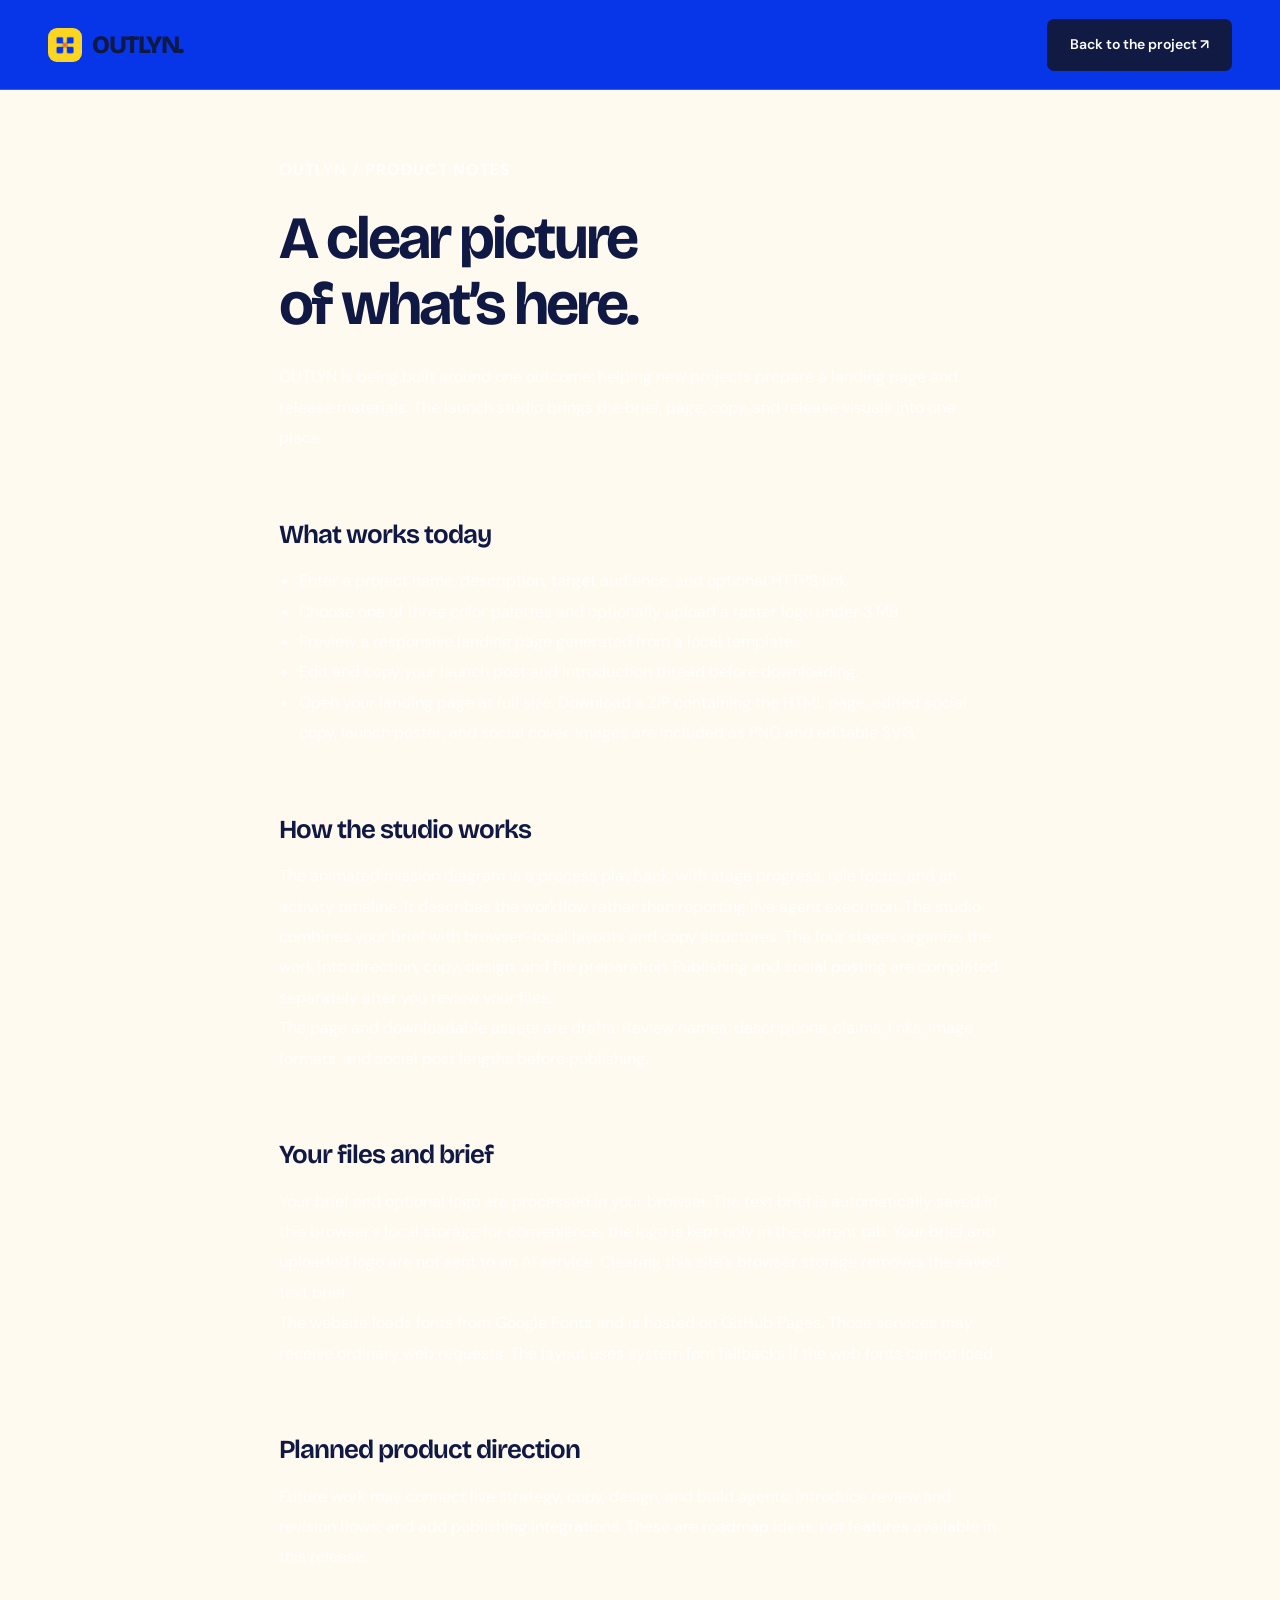
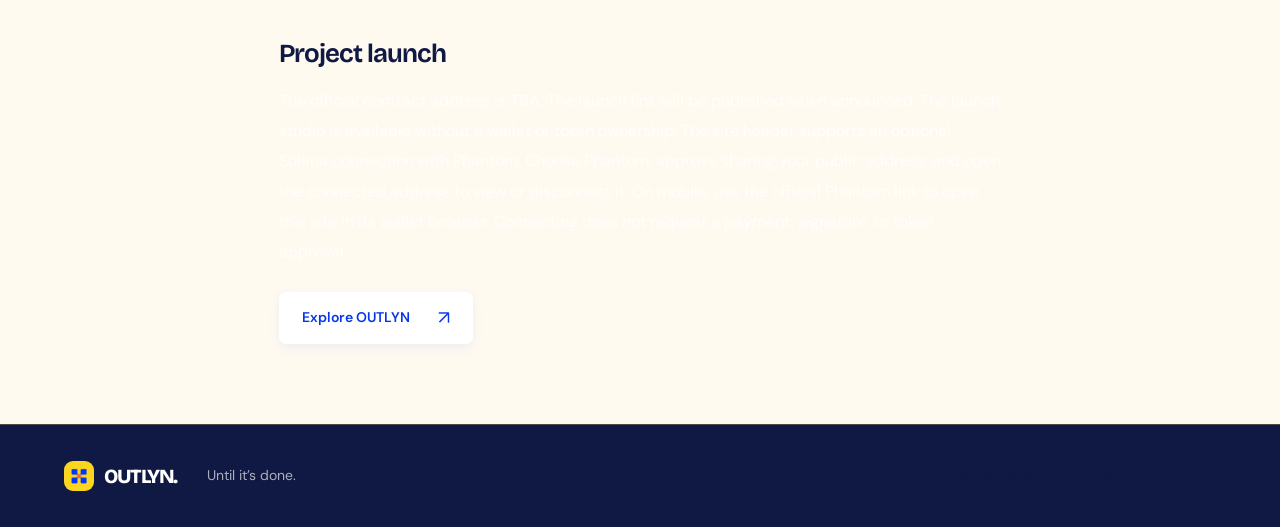
==== commit 9464d052: "Switch OUTLYN frontend and wallet connection to Solana" ====
--- a/docs.html
+++ b/docs.html
@@ -1,2 +1,2 @@
 <!doctype html>
-<html lang="en"><head><meta charset="utf-8"><meta name="viewport" content="width=device-width, initial-scale=1"><meta name="theme-color" content="#0636e8"><meta name="description" content="OUTLYN product notes: launch studio, launch kit contents, and the product roadmap."><title>Product notes &#8212; OUTLYN</title><link rel="icon" href="outlyn-logo.png"><link rel="stylesheet" href="styles.css?v=outlyn"><link rel="stylesheet" href="polish.css?v=outlyn"><style>.notes{max-width:850px;padding-top:65px;padding-bottom:80px}.notes h1{font-size:60px;letter-spacing:-3px;line-height:1.1;margin:20px 0 25px}.notes>p{font-size:15px;color:#727780}.notes section{border-top:1px solid #e3e6eb;padding-top:30px;margin-top:35px}.notes h2{font-size:26px;letter-spacing:-1px;margin-bottom:16px}.notes section p,.notes li{font-size:14px;line-height:1.9;color:#697383}.notes ul{padding-left:20px}.notes a:not(.button){color:#0636e8;text-decoration:underline;text-underline-offset:4px}.notes .button{margin-top:24px}.notes strong{color:#111a43}@media(max-width:640px){.notes{padding-top:40px}.notes h1{font-size:45px}.notes section p,.notes li{font-size:13px}}body{background:#fffaf0;color:#101944}.notes a:not(.button){color:#0636e8}.notes h1,.notes h2{font-family:var(--display)}</style></head><body><header class="site-header"><a class="wordmark" href="index.html"><img src="outlyn-logo.png" alt="" width="34" height="34"><span>OUTLYN.</span></a><a class="button button-dark" href="index.html">Back to the project &#8599;</a></header><main class="section-wrap notes"><p class="eyebrow">OUTLYN / PRODUCT NOTES</p><h1>A clear picture<br>of what&#8217;s here.</h1><p>OUTLYN is being built around one outcome: helping new projects prepare a landing page and release materials. The launch studio brings the brief, page, copy, and release visuals into one place.</p><section><h2>What works today</h2><ul><li>Enter a project name, description, target audience, and optional HTTPS link.</li><li>Choose one of three color palettes and optionally upload a raster logo under 3 MB.</li><li>Preview a responsive landing page generated from a local template.</li><li>Edit and copy your launch post and introduction thread before downloading.</li><li>Open your landing page at full size. Download a ZIP containing the HTML page, edited social copy, launch poster, and social cover. Images are included as PNG and editable SVG.</li></ul></section><section><h2>How the studio works</h2><p>The animated mission diagram is a process playback, with stage progress, role focus, and an activity timeline. It describes the workflow rather than reporting live agent execution. The studio combines your brief with browser-local layouts and copy structures. The four stages organize the work into direction, copy, design, and file preparation. Publishing and social posting are completed separately after you review your files.</p><p>The page and downloadable assets are drafts. Review names, descriptions, claims, links, image formats, and social post lengths before publishing.</p></section><section><h2>Your files and brief</h2><p>Your brief and optional logo are processed in your browser. The text brief is automatically saved in this browser&#8217;s local storage for convenience; the logo is kept only in the current tab. Your brief and uploaded logo are not sent to an AI service. Clearing this site&#8217;s browser storage removes the saved text brief.</p><p>The website loads fonts from Google Fonts and is hosted on GitHub Pages. Those services may receive ordinary web requests. The layout uses system font fallbacks if the web fonts cannot load.</p></section><section><h2>Planned product direction</h2><p>Future work may connect live strategy, copy, design, and build agents; introduce review and revision flows; and add publishing integrations. These are roadmap ideas, not features available in this release.</p></section><section><h2>Project launch</h2><p>The official contract address is TBA. The launch link will be published when announced. The launch studio is available without a wallet or token ownership. The site header supports optional Ethereum connections with Robinhood Wallet and Phantom. Choose a wallet, approve sharing your public address in that wallet, and open the connected address to view or disconnect it. For Robinhood Wallet, open this site in its in-app web3 browser. Phantom also supports its official mobile browse link. Connecting does not request a payment, signature, or token approval.</p></section><a class="button button-blue" href="index.html">Explore OUTLYN <span>&#8599;</span></a></main><footer class="site-footer"><a class="wordmark" href="index.html"><img src="outlyn-logo.png" alt="" width="30" height="30"><span>OUTLYN.</span></a><span>Until it&#8217;s done.</span><div><a href="https://x.com/untiloai" target="_blank" rel="noopener noreferrer">X / @untiloai &#8599;</a><a href="https://github.com/GHOSTXrun/UNTILO" rel="noopener noreferrer" target="_blank">GitHub &#8599;</a><a href="index.html#launch">$OUTLYN &#8599;</a></div></footer></body></html>
+<html lang="en"><head><meta charset="utf-8"><meta name="viewport" content="width=device-width, initial-scale=1"><meta name="theme-color" content="#0636e8"><meta name="description" content="OUTLYN product notes: launch studio, launch kit contents, and the product roadmap."><title>Product notes &#8212; OUTLYN</title><link rel="icon" href="outlyn-logo.png"><link rel="stylesheet" href="styles.css?v=outlyn"><link rel="stylesheet" href="polish.css?v=outlyn"><style>.notes{max-width:850px;padding-top:65px;padding-bottom:80px}.notes h1{font-size:60px;letter-spacing:-3px;line-height:1.1;margin:20px 0 25px}.notes>p{font-size:15px;color:#727780}.notes section{border-top:1px solid #e3e6eb;padding-top:30px;margin-top:35px}.notes h2{font-size:26px;letter-spacing:-1px;margin-bottom:16px}.notes section p,.notes li{font-size:14px;line-height:1.9;color:#697383}.notes ul{padding-left:20px}.notes a:not(.button){color:#0636e8;text-decoration:underline;text-underline-offset:4px}.notes .button{margin-top:24px}.notes strong{color:#111a43}@media(max-width:640px){.notes{padding-top:40px}.notes h1{font-size:45px}.notes section p,.notes li{font-size:13px}}body{background:#fffaf0;color:#101944}.notes a:not(.button){color:#0636e8}.notes h1,.notes h2{font-family:var(--display)}</style></head><body><header class="site-header"><a class="wordmark" href="index.html"><img src="outlyn-logo.png" alt="" width="34" height="34"><span>OUTLYN.</span></a><a class="button button-dark" href="index.html">Back to the project &#8599;</a></header><main class="section-wrap notes"><p class="eyebrow">OUTLYN / PRODUCT NOTES</p><h1>A clear picture<br>of what&#8217;s here.</h1><p>OUTLYN is being built around one outcome: helping new projects prepare a landing page and release materials. The launch studio brings the brief, page, copy, and release visuals into one place.</p><section><h2>What works today</h2><ul><li>Enter a project name, description, target audience, and optional HTTPS link.</li><li>Choose one of three color palettes and optionally upload a raster logo under 3 MB.</li><li>Preview a responsive landing page generated from a local template.</li><li>Edit and copy your launch post and introduction thread before downloading.</li><li>Open your landing page at full size. Download a ZIP containing the HTML page, edited social copy, launch poster, and social cover. Images are included as PNG and editable SVG.</li></ul></section><section><h2>How the studio works</h2><p>The animated mission diagram is a process playback, with stage progress, role focus, and an activity timeline. It describes the workflow rather than reporting live agent execution. The studio combines your brief with browser-local layouts and copy structures. The four stages organize the work into direction, copy, design, and file preparation. Publishing and social posting are completed separately after you review your files.</p><p>The page and downloadable assets are drafts. Review names, descriptions, claims, links, image formats, and social post lengths before publishing.</p></section><section><h2>Your files and brief</h2><p>Your brief and optional logo are processed in your browser. The text brief is automatically saved in this browser&#8217;s local storage for convenience; the logo is kept only in the current tab. Your brief and uploaded logo are not sent to an AI service. Clearing this site&#8217;s browser storage removes the saved text brief.</p><p>The website loads fonts from Google Fonts and is hosted on GitHub Pages. Those services may receive ordinary web requests. The layout uses system font fallbacks if the web fonts cannot load.</p></section><section><h2>Planned product direction</h2><p>Future work may connect live strategy, copy, design, and build agents; introduce review and revision flows; and add publishing integrations. These are roadmap ideas, not features available in this release.</p></section><section><h2>Project launch</h2><p>The official contract address is TBA. The launch link will be published when announced. The launch studio is available without a wallet or token ownership. The site header supports an optional Solana connection with Phantom. Choose Phantom, approve sharing your public address, and open the connected address to view or disconnect it. On mobile, use the official Phantom link to open this site in its wallet browser. Connecting does not request a payment, signature, or token approval.</p></section><a class="button button-blue" href="index.html">Explore OUTLYN <span>&#8599;</span></a></main><footer class="site-footer"><a class="wordmark" href="index.html"><img src="outlyn-logo.png" alt="" width="30" height="30"><span>OUTLYN.</span></a><span>Until it&#8217;s done.</span><div><a href="https://x.com/untiloai" target="_blank" rel="noopener noreferrer">X / @untiloai &#8599;</a><a href="https://github.com/GHOSTXrun/UNTILO" rel="noopener noreferrer" target="_blank">GitHub &#8599;</a><a href="index.html#launch">$OUTLYN &#8599;</a></div></footer></body></html>
